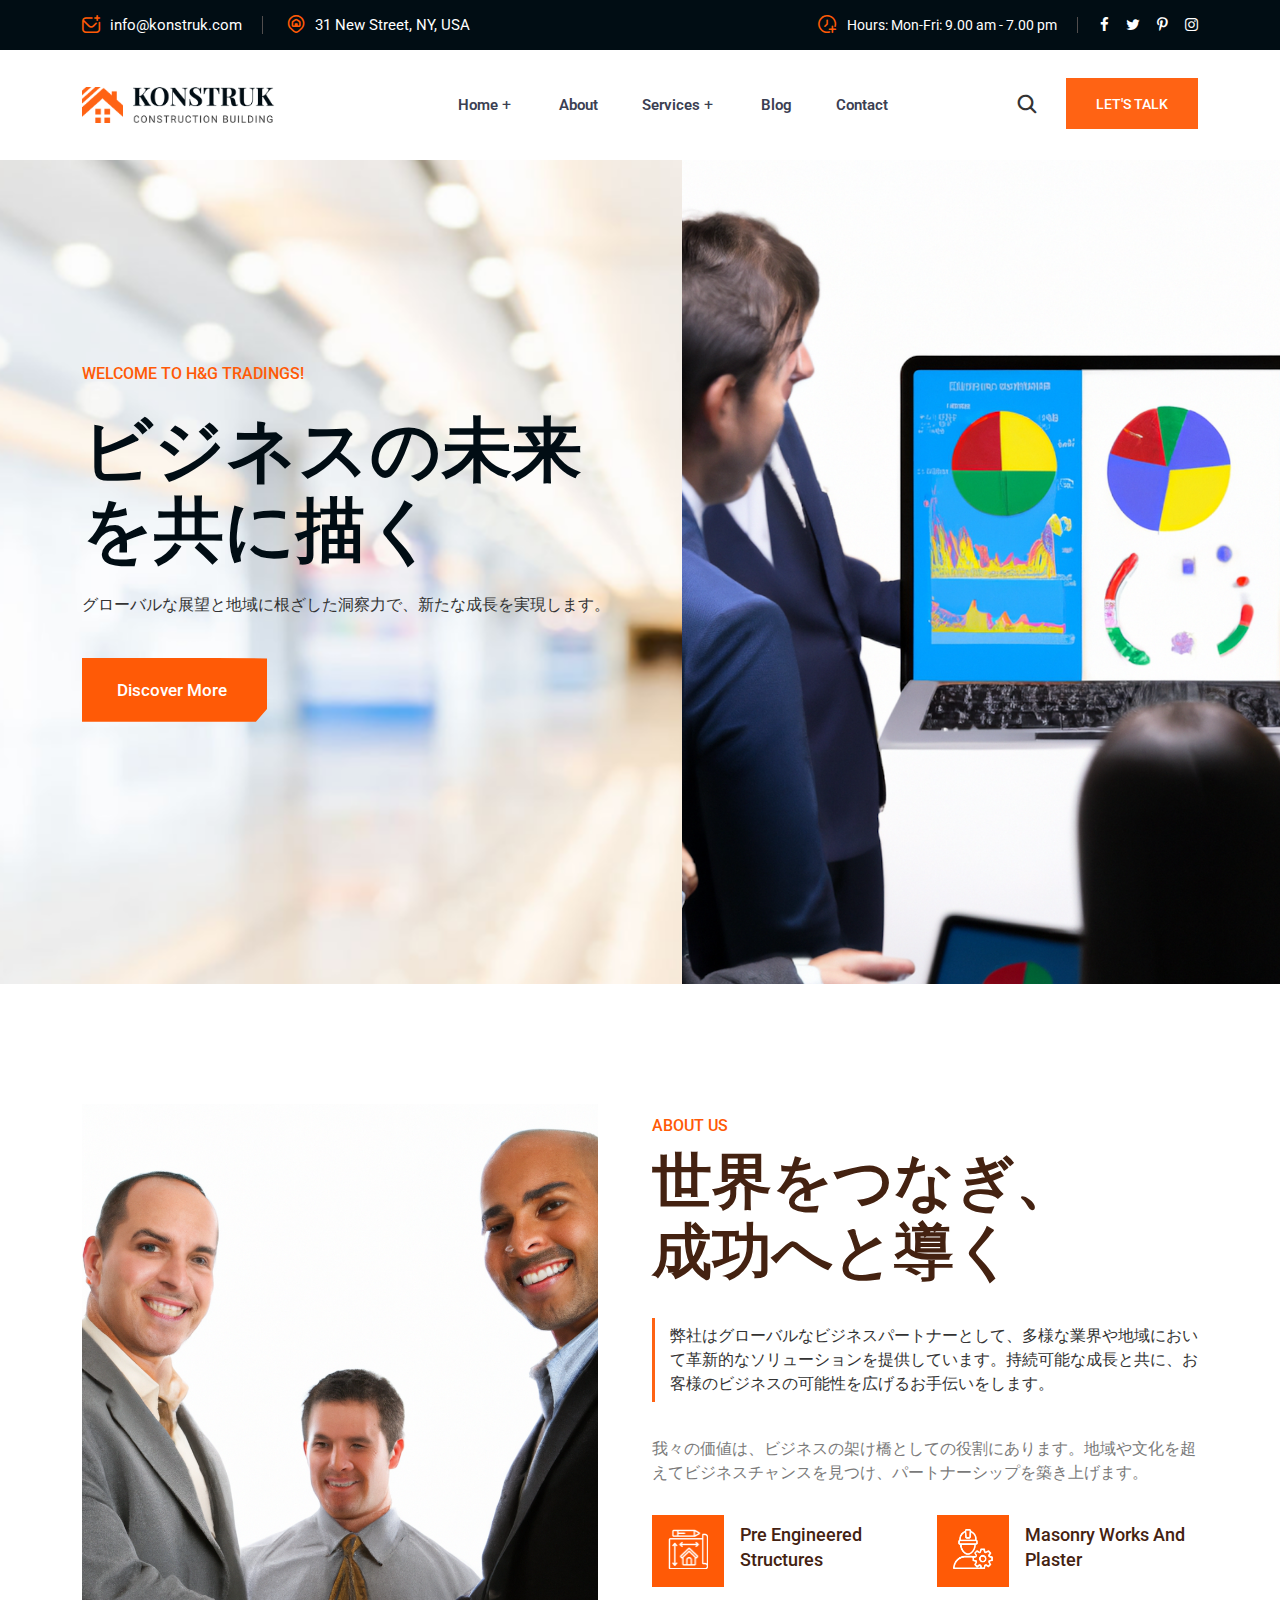
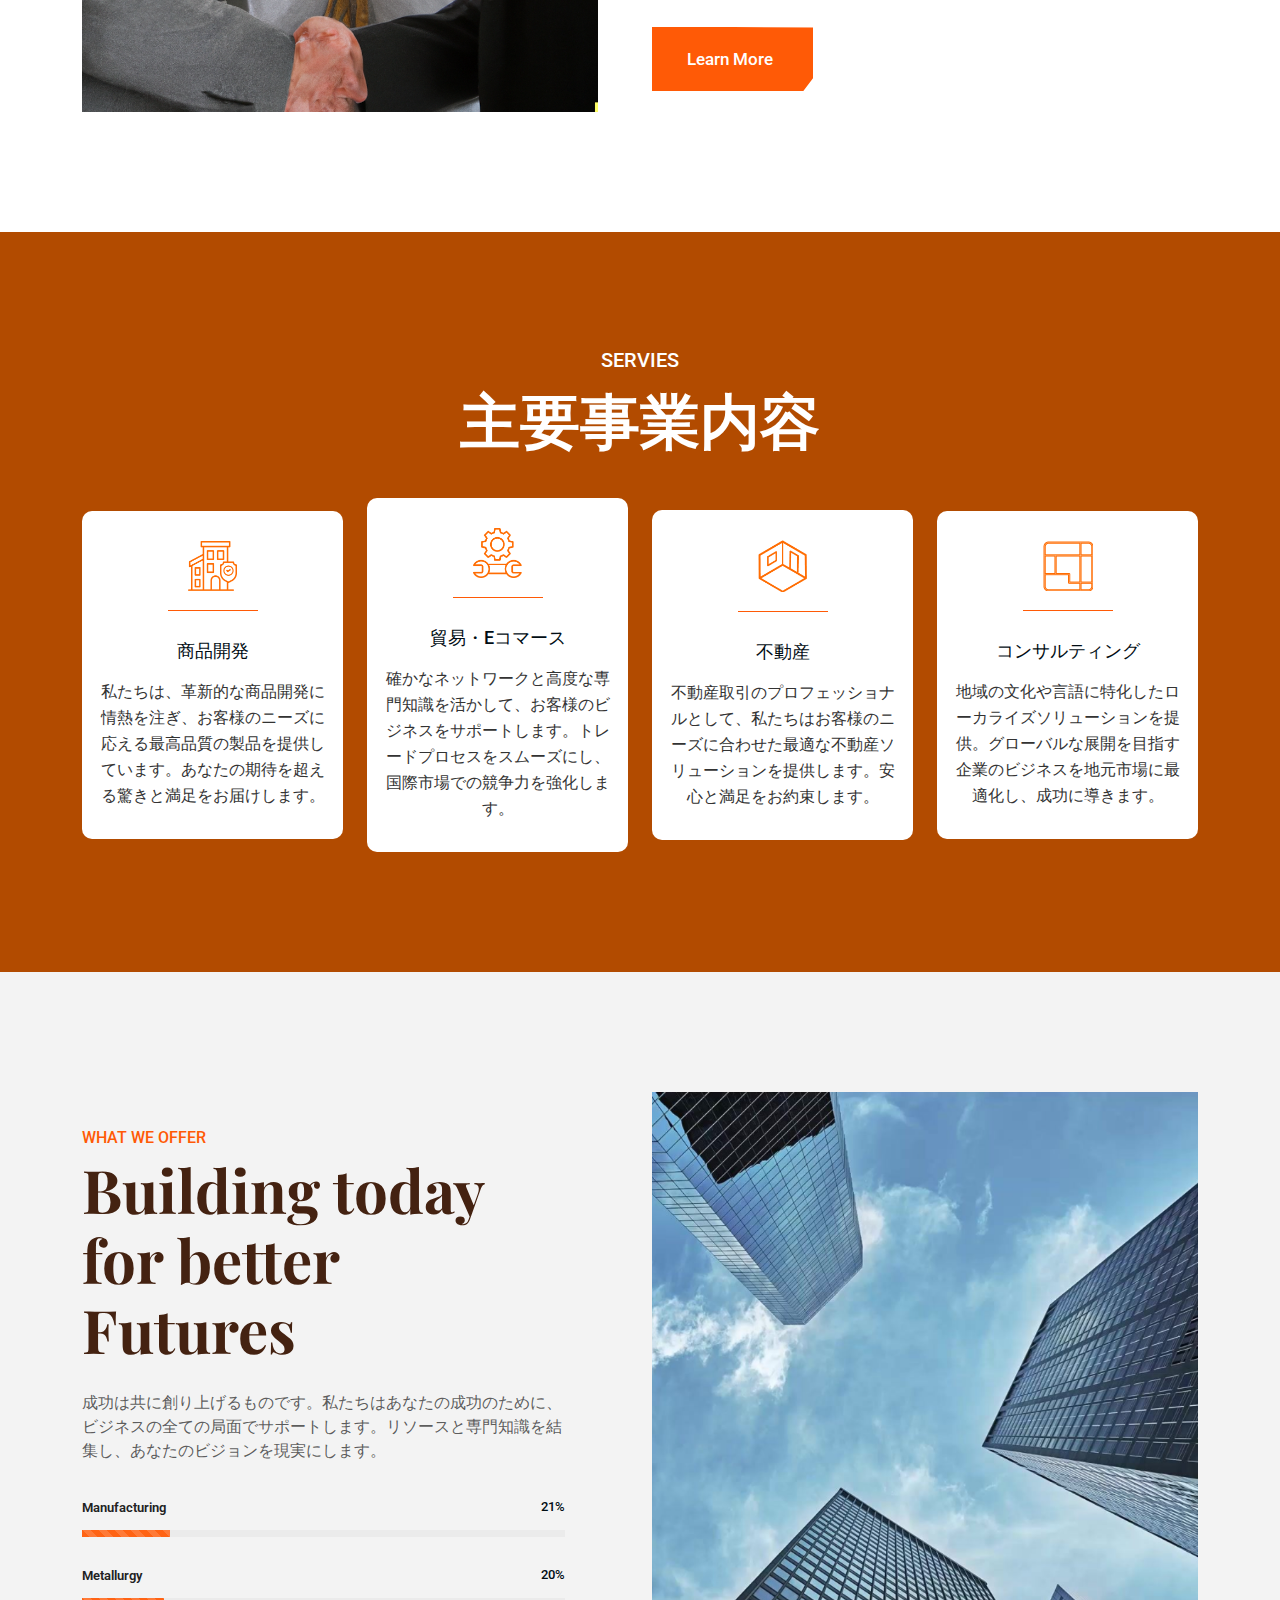
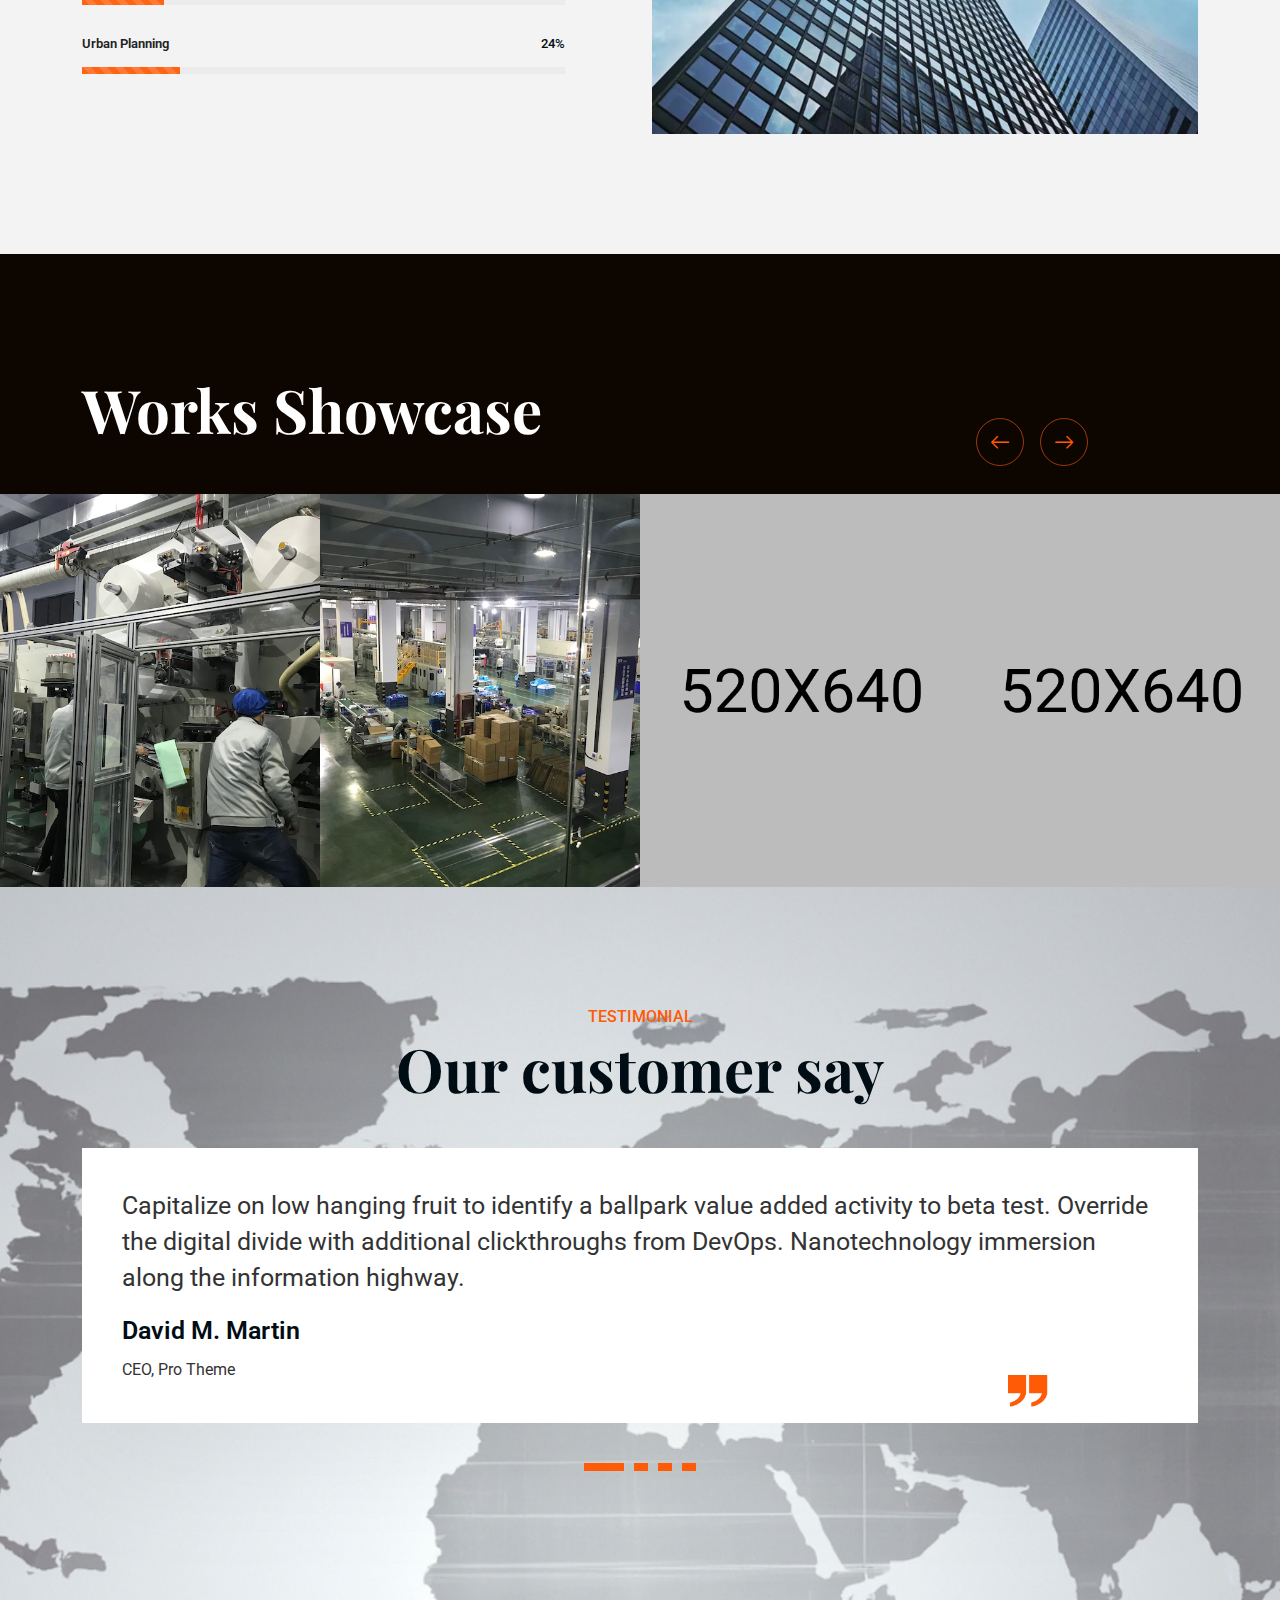
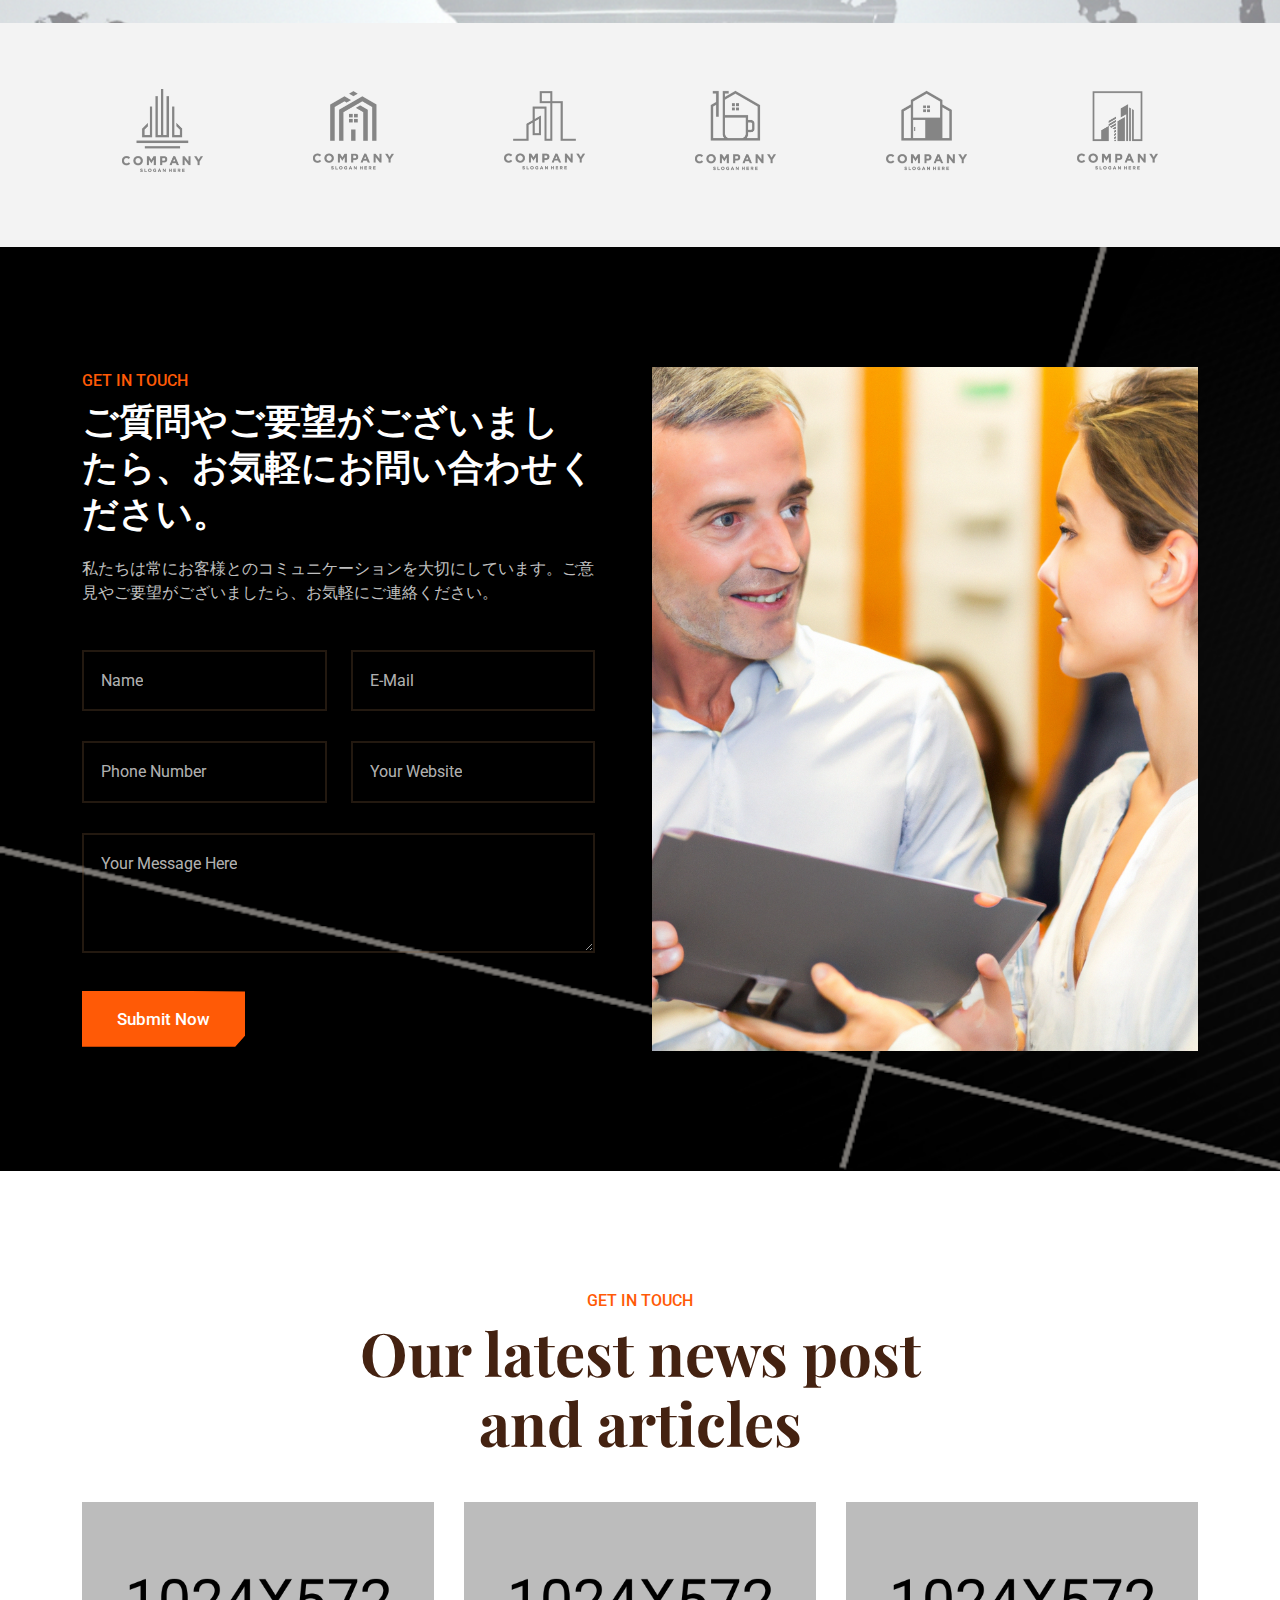
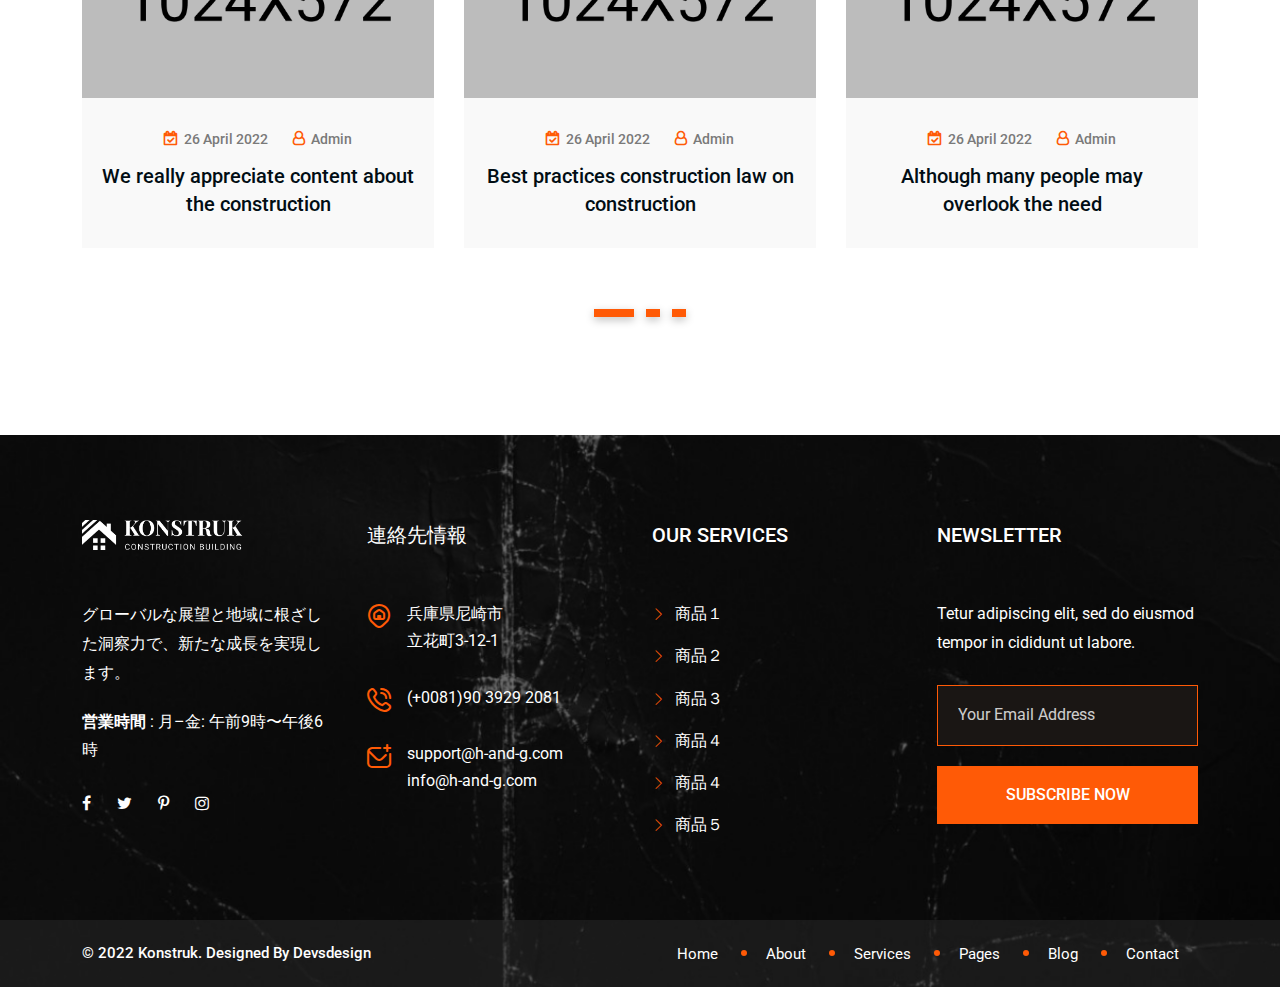
==== index.html @ 62e55e3c "initial commit" ====
<!DOCTYPE html>
<html lang="zxx"> 
	<head>
		<!-- meta tag -->
		<meta charset="utf-8">
		<title> Construction 7 - Konstruk - Construction & Building HTML Template</title>
		<meta name="description" content="">
		<!-- responsive tag -->
		<meta http-equiv="x-ua-compatible" content="ie=edge">
		<meta name="viewport" content="width=device-width, initial-scale=1">
		<!-- favicon -->
		<link rel="apple-touch-icon" href="apple-touch-icon.png">
		<link rel="shortcut icon" type="image/x-icon" href="assets/images/fav.png">
		<!-- Bootstrap v4.4.1 css -->
		<link rel="stylesheet" type="text/css" href="assets/css/bootstrap.min.css">
		<!-- font-awesome css -->
		<link rel="stylesheet" type="text/css" href="assets/css/font-awesome.min.css">
		<!-- Uicons Regular Rounded css -->
		<link rel="stylesheet" type="text/css" href="assets/css/uicons-regular-rounded.css">
		<!-- flaticon css -->
		<link rel="stylesheet" type="text/css" href="assets/fonts/flaticon.css">
		<!-- animate css -->
		<link rel="stylesheet" type="text/css" href="assets/css/animate.css">
		<!-- slick css -->
		<link rel="stylesheet" type="text/css" href="assets/css/slick.css">
		<!-- owl.carousel css -->
		<link rel="stylesheet" type="text/css" href="assets/css/owl.carousel.css">
		<!-- off canvas css -->
		<link rel="stylesheet" type="text/css" href="assets/css/off-canvas.css">
		<!-- magnific popup css -->
		<link rel="stylesheet" type="text/css" href="assets/css/magnific-popup.css">
		<!-- Main Menu css -->
		<link rel="stylesheet" href="assets/css/rsmenu-main.css">
		<!-- spacing css -->
		<link rel="stylesheet" type="text/css" href="assets/css/rs-spacing.css">
		<!-- style css -->
		<link rel="stylesheet" type="text/css" href="style.css"> <!-- This stylesheet dynamically changed from style.less -->
		<!-- responsive css -->
		<link rel="stylesheet" type="text/css" href="assets/css/responsive.css">
		
	</head>
	<body class="home-orange-color3">
		
		<div class="offwrap"></div>

		<!--Preloader start here-->
	   	<div id="pre-load">
            <div id="loader" class="loader">
                <div class="loader-container">
                    <div class="loader-icon"><img src="assets/images/fav.png" alt="Konstruk - Construction & Building Html Template "></div>
                </div>
            </div>              
        </div>
		<!--Preloader area end here-->
			
		<!-- Main content Start -->
		<div class="main-content">

			<!--Full width header Start-->
			<div class="full-width-header">
				<!--Header Start-->
				<header id="rs-header" class="rs-header header-style2 header-orange-modify2">
					<!-- Toolbar Area Start -->
					<div class="toolbar-area topbar-style1 topber-modify6 hidden-md">
						<div class="container">
							<div class="row rs-vertical-middle">
							   <div class="col-lg-7">
									<div class="toolbar-contact">
										<ul class="rs-contact-info">                   
											<li>
					                            <i class="fi fi-rr-envelope-plus"></i>                  
					                            <a href="mailto:info@konstruk.com">info@konstruk.com</a>               
					                        </li>
                                            <li>
                                              	<i class="fi-rr-map-marker-home"></i>                                      
                                                31 New Street, NY, USA             
                                            </li>
										</ul>
									</div>
								</div>
								<div class="col-lg-5">
									<div class="toolbar-sl-share">
										<ul class="clearfix">
											<li class="opening"> <em><i class="fi fi-rr-time-add"></i> Hours: Mon-Fri: 9.00 am - 7.00 pm</em> </li>
											<li><a href="#"><i class="fa fa-facebook"></i></a></li>
											<li><a href="#"><i class="fa fa-twitter"></i></a></li>
											<li><a href="#"><i class="fa fa-pinterest-p"></i></a></li>
											<li><a href="#"><i class="fa fa-instagram"></i></a></li>
										</ul>
									</div>
								</div>
							</div>
						</div>
					</div>
					<!-- Toolbar Area End -->
					
					<!-- Menu Start -->
					<div class="menu-area menu-sticky">
						<div class="container">
							<div class="row-table">
								<div class="col-cell header-logo">                                  
								    <div class="logo-area">
								        <a href="index.html">
								            <img class="normal-logo" src="assets/images/logo-orange2.png" alt="logo">  
								            <img class="sticky-logo" src="assets/images/logo-orange2.png" alt="logo">
								        </a>
								    </div>
								</div>
								<div class="col-cell">
									<div class="rs-menu-area">
										<div class="main-menu">
											<nav class="rs-menu hidden-md">
												<ul class="nav-menu">
													<li class="menu-item-has-children">
														<a href="index.html">Home</a>
														<ul class="sub-menu">
															<li><a href="#">Japanese</a></li>
															<li><a href="#">Chinese</a></li>
														</ul>
													</li>
													<li>
														<a href="about.html">About</a>
													</li>
													<li class="menu-item-has-children">
														<a href="services.html">Services</a>
														<ul class="sub-menu">
															
															<li class="last-item menu-item-has-children">
															    <a href="#">商品開発</a>
															    <ul class="sub-menu">
															        <li><a href="nursing.html">介護用品</a></li>
															        <li><a href="property-maintenance.html">ペット用品</a></li>
															        <li><a href="preconstruction.html">ガーデニング用品</a></li>
															    </ul>
															</li>

															<li><a href="services-style1.html">貿易・Eコマース</a></li>
															<li><a href="services-style2.html">不動産</a></li>
														</ul>
													</li>
													
													<li>
														<a href="blog.html">Blog</a>
													</li>
													<li>
														<a href="contact.html">Contact</a>
													</li>
												</ul> <!-- //.nav-menu -->
											</nav>
										</div> <!-- //.main-menu -->
									</div>
								</div>
								<div class="col-cell">
									<div class="expand-btn-inner">
										<ul>
											<li class="search-parent">
											    <a class="hidden-xs rs-search" href="#">
											        <i class="fi fi-rr-search"></i>
											    </a>
											    <div class="sticky_form">
											        <form role="search" class="bs-search search-form" method="get">
											            <div class="search-wrap">
											                 <label class="screen-reader-text active">
											                     Search for:     </label>
											                 <input type="search" placeholder="Searching..." name="s" class="search-input" value="">
											                 <button type="submit" value="Search"><i class="fi fi-rr-search"></i></button>
											             </div>
											         </form>
											     </div>
											</li>
                                            <li class="btn-quote"><a class="quote-button" href="#">Let's Talk</a></li>
											<li class="humburger">
											    <a id="nav-expander" class="nav-expander bar" href="#">
											        <div class="bar">
											            <span class="dot1"></span>
											            <span class="dot2"></span>
											            <span class="dot3"></span>
											            <span class="dot4"></span>
											            <span class="dot5"></span>
											            <span class="dot6"></span>
											            <span class="dot7"></span>
											            <span class="dot8"></span>
											            <span class="dot9"></span>
											        </div>
											    </a>
											</li>
										</ul>
									</div>
								</div>
							</div>
						</div>
					</div>
					<!-- Menu End -->

					<!-- Canvas Mobile Menu start -->
					<nav class="right_menu_togle mobile-navbar-menu" id="mobile-navbar-menu">
					    <div class="close-btn">
					        <a id="nav-close2" class="nav-close">
					            <div class="line">
					                <span class="line1"></span>
					                <span class="line2"></span>
					            </div>
					        </a>
					    </div>
					    <ul class="nav-menu">
					    	<li class="menu-item-has-children current-menu-item">
					    		<a href="index.html">Home</a>
					    		<ul class="sub-menu">
					    			<li><a href="#">Multipages</a></li>
					    			<li><a href="#">Onepages</a></li>
					    		</ul>
					    	</li>
					    	<li>
					    		<a href="about.html">About</a>
					    	</li>
					    	<li class="menu-item-has-children">
					    		<a href="services.html">Services</a>
					    		<ul class="sub-menu">
					    			<li><a href="services-style1.html">Services Style 1</a></li>
					    			<li><a href="services-style2.html">Services Style 2</a></li>
					    			<li class="last-item menu-item-has-children">
					    			    <a href="#">Service Single</a>
					    			    <ul class="sub-menu">
					    			        <li><a href="general-construction.html">General Construction</a></li>
					    			        <li><a href="property-maintenance.html">Property Maintenance</a></li>
					    			        <li><a href="preconstruction.html">Preconstruction</a></li>
					    			        <li><a href="virtual-design-build.html">Virtual Design & Build</a></li>
					    			        <li><a href="project-managment.html">Project Managment</a></li>
					    			        <li><a href="design-build.html">Design Build</a></li>
					    			    </ul>
					    			</li>
					    		</ul>
					    	</li>
					    	<li>
					    		<a href="blog.html">Blog</a>
					    	</li>
					    	<li>
					    		<a href="contact.html">Contact</a>
					    	</li>
					    </ul> 
					    <!-- //.nav-menu -->
					   
					    <!-- //.nav-menu -->
					    <div class="canvas-contact">
					          <div class="address-area">
					              <div class="address-list">
					                  <div class="info-icon">
					                      <i class="fi fi-rr-map-marker-home"></i>
					                  </div>
					                  <div class="info-content">
					                      <h4 class="title">Contact</h4>
					                      <em>31 New Street, NY, USA</em>
					                  </div>
					              </div>
					              <div class="address-list">
					                  <div class="info-icon">
					                      <i class="fi fi-rr-envelope-plus"></i>
					                  </div>
					                  <div class="info-content">
					                      <h4 class="title">Email</h4>
					                      <em><a href="mailto:info@konstruk.com">Info@konstruk.com</a></em>
					                  </div>
					              </div>
					              <div class="address-list">
					                  <div class="info-icon">
					                      <i class="fi fi-rr-phone-call"></i>
					                  </div>
					                  <div class="info-content">
					                      <h4 class="title">Free Call</h4>
					                      <em>+019988772</em>
					                  </div>
					              </div>
					          </div>
					    </div>
					</nav>
					<!-- Canvas Menu end -->
				</header>
				<!--Header End-->
			</div>
			<!--Full width header End-->

			<!-- Banner Start -->
			<div class="rs-banner banner-style3">
    			<div class="container">
    				<div class="row">
	    				<div class="col-lg-6">
			    			<div class="content-wrap">
			    				<span class="sub-title wow fadeInDown ">Welcome to H&G Tradings!</span>
			    				<h1 class="title wow fadeInLeft">
			    					ビジネスの未来を共に描く
			    				</h1>
			    				<div class="description wow fadeInLeft2">
			    				    <p>
										グローバルな展望と地域に根ざした洞察力で、新たな成長を実現します。
			    				 	</p>  
			    				</div>
			    				<div class="banner-btn mt-40 wow fadeInUp">
			    					<a class="readon more orange-btn2" href="contact.html">Discover More</a>
			    				</div>
			    			</div>
	    				</div>
	    				<div class="col-lg-6">
	    					<div class="banner-images">
	    						<img src="assets/images/banner/style1/img-14.png" alt="Images">
	    					</div>
	    				</div>
    				</div>
    			</div>
			</div>
			<!-- Banner End -->

			<!-- About Start -->
			<div class="rs-about about-style3 about-modify1 pt-120 pb-120 md-pt-80 md-pb-80">
				<div class="container">
					<div class="row y-middle">
						<div class="col-lg-6 md-mb-50">
							<div class="image-part2">
								<img src="assets/images/about/style5/about-14.png" alt="About">
							</div>
						</div>
						<div class="col-lg-6">
							<div class="sec-title">
								<span class="sub-text sub-text9">About Us</span>
								<h2 class="title title7 pb-30">
									世界をつなぎ、<br>
									成功へと導く
								</h2>
								<p class="desc desc9 desc-small">
									弊社はグローバルなビジネスパートナーとして、多様な業界や地域において革新的なソリューションを提供しています。持続可能な成長と共に、お客様のビジネスの可能性を広げるお手伝いをします。
								</p>
								<p class="desc desc6 pt-30">
									我々の価値は、ビジネスの架け橋としての役割にあります。地域や文化を超えてビジネスチャンスを見つけ、パートナーシップを築き上げます。
								</p>
								<!-- Services Start -->
								<div class="rs-services services-style19 pt-30 pb-40">
									<div class="row">
										<div class="col-lg-6 md-mb-30">
											<div class="services-item">
												<div class="services-icon">
													<img src="assets/images/about/style5/ser1.png" alt="Images">
												</div>
												<div class="services-text">
													<h4 class="title">Pre Engineered Structures</h4>
												</div>
											</div>
										</div>
										<div class="col-lg-6">
											<div class="services-item">
												<div class="services-icon">
													<img src="assets/images/about/style5/ser2.png" alt="Images">
												</div>
												<div class="services-text">
													<h4 class="title">Masonry Works And Plaster</h4>
												</div>
											</div>
										</div>
									</div>
								</div>
								<!-- Services End -->
								<div class="btn-part">
									<a class="readon more orange-btn2" href="contact.html">Learn More</a>
								</div>
							</div>
						</div>
					</div>
				</div>
			</div>
			<!-- About End -->

			<!-- Services Start -->
			<div id="rs-services" class="rs-services services-style18 services-modify1 gray-bg11 pt-115 pb-120 md-pt-75 md-pb-80">
				<div class="container">
					<div class="sec-title text-center mb-45">
						<span class="sub-text sub-text12">Servies</span>
						<h2 class="title title5 white-color">
			    			主要事業内容
			    		</h2>
					</div>
					<div class="row y-middle">
						<div class="col-xl-3 col-md-6 xl-mb-30">
							<div class="services-item">
								<div class="services-icon">
									<img src="assets/images/services/style16/orange-icons/ser-icon1.png" alt="Images">
								</div>
								<div class="services-text">
									<h3 class="title">商品開発</h3>
									<p class="services-txt">私たちは、革新的な商品開発に情熱を注ぎ、お客様のニーズに応える最高品質の製品を提供しています。あなたの期待を超える驚きと満足をお届けします。</p>
								</div>
							</div>
						</div>
						<div class="col-xl-3 col-md-6 xl-mb-30">
							<div class="services-item">
								<div class="services-icon">
									<img src="assets/images/services/style16/orange-icons/ser-icon2.png" alt="Images">
								</div>
								<div class="services-text">
									<h3 class="title">貿易・Eコマース</h3>
									<p class="services-txt">確かなネットワークと高度な専門知識を活かして、お客様のビジネスをサポートします。トレードプロセスをスムーズにし、国際市場での競争力を強化します。</p>
								</div>
							</div>
						</div>
						<div class="col-xl-3 col-md-6 sm-mb-30">
							<div class="services-item">
								<div class="services-icon">
									<img src="assets/images/services/style16/orange-icons/ser-icon3.png" alt="Images">
								</div>
								<div class="services-text">
									<h3 class="title">不動産</h3>
									<p class="services-txt">不動産取引のプロフェッショナルとして、私たちはお客様のニーズに合わせた最適な不動産ソリューションを提供します。安心と満足をお約束します。</p>
								</div>
							</div>
						</div>
						<div class="col-xl-3 col-md-6">
							<div class="services-item">
								<div class="services-icon">
									<img src="assets/images/services/style16/orange-icons/ser-icon4.png" alt="Images">
								</div>
								<div class="services-text">
									<h3 class="title">コンサルティング</h3>
									<p class="services-txt">地域の文化や言語に特化したローカライズソリューションを提供。グローバルな展開を目指す企業のビジネスを地元市場に最適化し、成功に導きます。</p>
								</div>
							</div>
						</div>
					</div>
				</div>
			</div>
			<!-- Services End -->

			<!-- Skillbar Start -->
			<div class="rs-skillbar skillbar-style1 skillbar-modify1 orange-skillbar gray-bg7 pt-120 pb-120 md-pt-80 md-pb-60">
				<div class="container">
					<div class="row y-middle">
						<div class="col-lg-6 pr-75 md-pr-15 md-mb-50">
							<div class="sec-title">
								<span class="sub-text sub-text9">WHAT WE OFFER</span>
								<h2 class="title title7 pb-27">
									Building today for better Futures
								</h2>
								<p class="desc desc10">
									成功は共に創り上げるものです。私たちはあなたの成功のために、ビジネスの全ての局面でサポートします。リソースと専門知識を結集し、あなたのビジョンを現実にします。
								</p>
	                	        <!-- Skillbar Section Start -->
		        				<div class="cl-skill-bar pt-30">
		        				    <!-- Start Skill Bar -->
		        				    <span class="skillbar-title">Manufacturing</span>
		        				    <div class="skillbar" data-percent="85">
		        				        <p class="skillbar-bar"></p>
		        				        <span class="skill-bar-percent">85%</span> 
		        				    </div> 
		        				    <!-- Start Skill Bar -->
		        				    <span class="skillbar-title">Metallurgy</span>
		        				    <div class="skillbar" data-percent="80">
		        				        <p class="skillbar-bar"></p>
		        				        <span class="skill-bar-percent">80%</span> 
		        				    </div> 
		        				    <!-- Start Skill Bar -->
		        				    <span class="skillbar-title">Urban Planning</span>
		        				    <div class="skillbar" data-percent="95">
		        				        <p class="skillbar-bar"></p>
		        				        <span class="skill-bar-percent">95%</span> 
		        				    </div> 
		        				</div>
	                	        <!-- Skillbar Section End -->
							</div>
						</div>
						<div class="col-lg-6">
							<div class="skill-imag">
								<img src="assets/images/skillbar/skill-4.png" alt="About">
							</div>
						</div>
					</div>
				</div>
			</div>
			<!-- Skillbar End -->

			<!-- Project Section Start -->
			<div class="rs-project project-style4 orange-modify3 project-orange2 blue-bg5 pt-120 md-pt-80">
			    <div class="container">
			    	<div class="sec-title mb-50 md-mb-35">
			    		<h2 class="title title5 white-color">
			    			Works Showcase
			    		</h2>
			    	</div>
			    </div>
			    <div class="slider project-slide-1">
			    	<div class="project-item">
			    	    <div class="project-img">
			    	        <img src="assets/images/project/style7/pro-1.jpg" alt="images">
			    	    </div>
			    	    <div class="project-content"> 
			    	        <div class="project-inner">
			    	        	<h3 class="title"><a href="projects-single.html">Construction Challenges</a></h3>
			    	        	<span class="category"><a href="projects-single.html">Construction</a></span>
			    	        </div>
			    	    </div>
			    	</div>
			    	<div class="project-item">
			    	    <div class="project-img">
			    	        <img src="assets/images/project/style7/pro-2.jpg" alt="images">
			    	    </div>
			    	    <div class="project-content"> 
			    	        <div class="project-inner">
			    	        	<h3 class="title"><a href="projects-single.html">Construction Plans</a></h3>
			    	        	<span class="category"><a href="projects-single.html">Construction</a></span>
			    	        </div>
			    	    </div>
			    	</div>
			    	<div class="project-item">
			    	    <div class="project-img">
			    	        <img src="assets/images/project/style7/pro-3.jpg" alt="images">
			    	    </div>
			    	    <div class="project-content"> 
			    	        <div class="project-inner">
			    	        	<h3 class="title"><a href="projects-single.html">Construction Project</a></h3>
			    	        	<span class="category"><a href="projects-single.html">Construction</a></span>
			    	        </div>
			    	    </div>
			    	</div>
			    	<div class="project-item">
			    	    <div class="project-img">
			    	        <img src="assets/images/project/style7/pro-4.jpg" alt="images">
			    	    </div>
			    	    <div class="project-content"> 
			    	        <div class="project-inner">
			    	        	<h3 class="title"><a href="projects-single.html">Construction Management</a></h3>
			    	        	<span class="category"><a href="projects-single.html">Construction</a></span>
			    	        </div>
			    	    </div>
			    	</div>
			    	<div class="project-item">
			    	    <div class="project-img">
			    	        <img src="assets/images/project/style7/pro-1.jpg" alt="images">
			    	    </div>
			    	    <div class="project-content"> 
			    	        <div class="project-inner">
			    	        	<h3 class="title"><a href="projects-single.html">Construction Challenges</a></h3>
			    	        	<span class="category"><a href="projects-single.html">Construction</a></span>
			    	        </div>
			    	    </div>
			    	</div>
			    </div>
			</div>
			<!-- Project Section End -->

			<!-- Testimonial Section Start -->
			<div class="rs-testimonial testimonial-style9 testimonial-modify6 bg32 pt-120 pb-200 md-pt-80 md-pb-80 sm-pb-60">
			    <div class="container custom7">
	    			<div class="sec-title text-center mb-45">
	    				<span class="sub-text sub-text9">Testimonial</span>
	    				<h2 class="title title5">
	    	    			Our customer say
	    	    		</h2>
	    			</div>
			        <div class="slider testi-slide-2">
			        	<div class="testi-wrap">
			        		<div class="testi-item">
			        		    <div class="item-content">
			        		    	<img class="quote" src="assets/images/testimonial/style1/quote10.png" alt="">           
			        		        <div class="desc">Capitalize on low hanging fruit to identify a ballpark value added activity to beta test. Override the digital divide with additional clickthroughs from DevOps. Nanotechnology immersion along the information highway.</div>
			        		    </div>
			        		    <div class="testi-content">
			        		        <div class="testi-information">
			        		           	<div class="testi-name">David M. Martin</div>
			        		           	<span class="designation">CEO, Pro Theme</span>
			        		        </div>
			        		    </div>
			        		</div>
			        	</div>
			        	<div class="testi-wrap">
			        		<div class="testi-item">
			        		    <div class="item-content">
			        		    	<img class="quote" src="assets/images/testimonial/style1/quote10.png" alt="">           
			        		        <div class="desc">Capitalize on low hanging fruit to identify a ballpark value added activity to beta test. Override the digital divide with additional clickthroughs from DevOps. Nanotechnology immersion along the information highway.</div>
			        		    </div>
			        		    <div class="testi-content">
			        		        <div class="testi-information">
			        		           	<div class="testi-name">Mike Hotten</div>
			        		           	<span class="designation">CEO, Brick Consulting</span>
			        		        </div>
			        		    </div>
			        		</div>
			        	</div>
			        	<div class="testi-wrap">
			        		<div class="testi-item">
			        		    <div class="item-content">
			        		    	<img class="quote" src="assets/images/testimonial/style1/quote10.png" alt="">           
			        		        <div class="desc">Capitalize on low hanging fruit to identify a ballpark value added activity to beta test. Override the digital divide with additional clickthroughs from DevOps. Nanotechnology immersion along the information highway.</div>
			        		    </div>
			        		    <div class="testi-content">
			        		        <div class="testi-information">
			        		           	<div class="testi-name">Jen Johnson</div>
			        		           	<span class="designation">Manager</span>
			        		        </div>
			        		    </div>
			        		</div>
			        	</div>
			        	<div class="testi-wrap">
			        		<div class="testi-item">
			        		    <div class="item-content">
			        		    	<img class="quote" src="assets/images/testimonial/style1/quote10.png" alt="">           
			        		        <div class="desc">Capitalize on low hanging fruit to identify a ballpark value added activity to beta test. Override the digital divide with additional clickthroughs from DevOps. Nanotechnology immersion along the information highway.</div>
			        		    </div>
			        		    <div class="testi-content">
			        		        <div class="testi-information">
			        		           	<div class="testi-name">Lisa Duncan</div>
			        		           	<span class="designation">CEO, Keen IT Solution</span>
			        		        </div>
			        		    </div>
			        		</div>
			        	</div>
			        </div>
			        <div class="testi-shapes">
			        	<div class="testi-animate one">
			        		<img src="assets/images/testimonial/style2/left-man.png" alt="images">
			        	</div>
			        	<div class="testi-animate two">
			        		<img src="assets/images/testimonial/style2/right-man.png" alt="images">
			        	</div>
			        </div>
			    </div>
			</div>
			<!-- Testimonial Section End -->

			<!-- Partner Start -->
			<div class="rs-partner partner-main-home partner-modify10">
			    <div class="container">               
			        <div class="partner-content-widget">
			        	<div class="rs-carousel owl-carousel" 
			        	    data-loop="true" 
			        	    data-items="6" 
			        	    data-margin="30" 
			        	    data-autoplay="true" 
			        	    data-hoverpause="true" 
			        	    data-autoplay-timeout="5000" 
			        	    data-smart-speed="800" 
			        	    data-dots="false" 
			        	    data-nav="false" 
			        	    data-nav-speed="false" 

			        	    data-md-device="6" 
			        	    data-md-device-nav="false" 
			        	    data-md-device-dots="false" 
			        	    data-center-mode="false"

			        	    data-ipad-device2="4" 
			        	    data-ipad-device-nav2="false" 
			        	    data-ipad-device-dots2="false"

			        	    data-ipad-device="4" 
			        	    data-ipad-device-nav="false" 
			        	    data-ipad-device-dots="false" 

			        	    data-mobile-device="2" 
			        	    data-mobile-device-nav="false" 
			        	    data-mobile-device-dots="false">  
			        	    <div class="logo-img">
			        	        <a href="https://devsdesign.net">
			        	            <img class="hovers-logos rs-grid-img" src="assets/images/partner/style1/1.png" title="" alt="">
			        	            <img class="mains-logos rs-grid-img " src="assets/images/partner/style1/1.png" title="" alt="">
			        	        </a>
			        	    </div>
			        	    <div class="logo-img">
			        	        <a href="https://devsdesign.net">
			        	            <img class="hovers-logos rs-grid-img" src="assets/images/partner/style1/2.png" title="" alt="">
			        	            <img class="mains-logos rs-grid-img " src="assets/images/partner/style1/2.png" title="" alt="">
			        	        </a>
			        	    </div>
			        	    <div class="logo-img">
			        	        <a href="https://devsdesign.net">
			        	            <img class="hovers-logos rs-grid-img" src="assets/images/partner/style1/3.png" title="" alt="">
			        	            <img class="mains-logos rs-grid-img " src="assets/images/partner/style1/3.png" title="" alt="">
			        	        </a>
			        	    </div>
			        	    <div class="logo-img">
			        	        <a href="https://devsdesign.net">
			        	            <img class="hovers-logos rs-grid-img" src="assets/images/partner/style1/4.png" title="" alt="">
			        	            <img class="mains-logos rs-grid-img " src="assets/images/partner/style1/4.png" title="" alt="">
			        	        </a>
			        	    </div>
			        	    <div class="logo-img">
			        	        <a href="https://devsdesign.net">
			        	            <img class="hovers-logos rs-grid-img" src="assets/images/partner/style1/5.png" title="" alt="">
			        	            <img class="mains-logos rs-grid-img " src="assets/images/partner/style1/5.png" title="" alt="">
			        	        </a>
			        	    </div>
			        	    <div class="logo-img">
			        	        <a href="https://devsdesign.net">
			        	            <img class="hovers-logos rs-grid-img" src="assets/images/partner/style1/6.png" title="" alt="">
			        	            <img class="mains-logos rs-grid-img " src="assets/images/partner/style1/6.png" title="" alt="">
			        	        </a>
			        	    </div>
			        	    <div class="logo-img">
			        	        <a href="https://devsdesign.net">
			        	            <img class="hovers-logos rs-grid-img" src="assets/images/partner/style1/7.png" title="" alt="">
			        	            <img class="mains-logos rs-grid-img " src="assets/images/partner/style1/7.png" title="" alt="">
			        	        </a>
			        	    </div>
			        	</div>
			        </div>
			    </div>
			</div>
			<!-- Partner End -->

			<!-- Contact Section Start -->
			<div class="rs-contact contact-style1 contact-modify6 bg33 pt-120 pb-120 md-pt-75 md-pb-75">
				<div class="contact-bg-overlay"></div>
	   	    	<div class="container">
		   	    	<div class="row y-middle">
		   	    		<div class="col-lg-6 md-mb-50">
							<div class="contact-section">
			                    <div class="contact-wrap">
			                    	<div class="sec-title mb-45">
			                    		<span class="sub-text sub-text9">Get In Touch</span>
			                    		<h2 class="title title6 white-color pb-23">
			                    			ご質問やご要望がございましたら、お気軽にお問い合わせください。
			                    		</h2>
			                    		<p class="desc desc7">
			                    			私たちは常にお客様とのコミュニケーションを大切にしています。ご意見やご要望がございましたら、お気軽にご連絡ください。
			                    		</p>
			                    	</div>
			                        <div id="form-messages"></div>
			                        <form id="contact-form" method="post" action="mailer.php">
			                            <fieldset>
			                                <div class="row">
			                                    <div class="col-lg-6 col-md-6 col-sm-6 mb-30">
			                                        <input class="from-control" type="text" id="name" name="name" placeholder="Name" required="">
			                                    </div> 
			                                    <div class="col-lg-6 col-md-6 col-sm-6 mb-30">
			                                        <input class="from-control" type="text" id="email" name="email" placeholder="E-Mail" required="">
			                                    </div>   
			                                    <div class="col-lg-6 col-md-6 col-sm-6 mb-30">
			                                        <input class="from-control" type="text" id="phone" name="phone" placeholder="Phone Number" required="">
			                                    </div>
			                                    <div class="col-lg-6 col-md-6 col-sm-6 mb-30">
			                                        <input class="from-control" type="text" id="website" name="website" placeholder="Your Website" required="">
			                                    </div>
			                                    <div class="col-lg-12 mb-30">
			                                        <textarea class="from-control" id="message" name="message" placeholder="Your Message Here" required=""></textarea>
			                                    </div>
			                                </div>
			                                <div class="btn-part">                                            
			                                    <div class="form-group mb-0">
			                                        <input class="readon more submit submit-orange3" type="submit" value="Submit Now">
			                                    </div>
			                                </div> 
			                            </fieldset>
			                        </form> 
			                    </div>
			                </div>
		   	    		</div>
		   	    		<div class="col-lg-6">
		   	    			<div class="contact-img">
		   	    				<img src="assets/images/contact/contact-12.png" alt="Images">
		   	    			</div>
		   	    		</div>
		   	    	</div>
	   	    	</div>
			</div>
			<!-- Contact Section End -->

			<!-- Blog Section Start -->
			<div id="rs-blog" class="rs-blog blog-main-home blog-modify12 pt-120 pb-110 md-pt-80 md-pb-70">
			    <div class="container">  
	        		<div class="sec-title mb-45 text-center">
	        			<span class="sub-text sub-text9">Get In Touch</span>
						<h2 class="title title7">
							Our latest news post<br>
							and articles
						</h2>
	        		</div>
			        <div class="rs-carousel owl-carousel" data-loop="true" data-items="3" data-margin="30" data-autoplay="true" data-hoverpause="true" data-autoplay-timeout="5000" data-smart-speed="800" data-dots="true" data-nav="false" data-nav-speed="false" data-center-mode="false" data-mobile-device="1" data-mobile-device-nav="false" data-mobile-device-dots="true" data-ipad-device="2" data-ipad-device-nav="false" data-ipad-device-dots="false" data-ipad-device2="2" data-ipad-device-nav2="false" data-ipad-device-dots2="true" data-md-device="3" data-md-device-nav="false" data-md-device-dots="true">
			            <div class="blog-item">
			                <div class="image-wrap">
			                    <a href="blog-single.html"><img src="assets/images/blog/style3/bl-1.jpg" alt=""></a>
			                </div>
			                <div class="blog-content">
			                	<ul class="blog-meta">
			                		<li class="date"><i class="fa fa-calendar-check-o"></i>26 April 2022</li>
	                           		<li class="admin"><i class="fa fa-user-o"></i>Admin</li>
	                           	</ul>
			                    <h3 class="blog-title"><a href="blog-single.html">We really appreciate content about the construction</a></h3>
			                </div>
			            </div>
			            <div class="blog-item">
			                <div class="image-wrap">
			                    <a href="blog-single.html"><img src="assets/images/blog/style3/bl-2.jpg" alt=""></a>
			                </div>
			                <div class="blog-content">
			                	<ul class="blog-meta">
			                		<li class="date"><i class="fa fa-calendar-check-o"></i>26 April 2022</li>
	                           		<li class="admin"><i class="fa fa-user-o"></i>Admin</li>
	                           	</ul>
			                    <h3 class="blog-title"><a href="blog-single.html">Best practices construction law on construction</a></h3>
			                </div>
			            </div>
			            <div class="blog-item">
			                <div class="image-wrap">
			                    <a href="blog-single.html"><img src="assets/images/blog/style3/bl-3.jpg" alt=""></a>
			                </div>
			                <div class="blog-content">
			                	<ul class="blog-meta">
			                		<li class="date"><i class="fa fa-calendar-check-o"></i>26 April 2022</li>
	                           		<li class="admin"><i class="fa fa-user-o"></i>Admin</li>
	                           	</ul>
			                    <h3 class="blog-title"><a href="blog-single.html">Although many people may overlook the need</a></h3>
			                </div>
			            </div>
			            <div class="blog-item">
			                <div class="image-wrap">
			                    <a href="blog-single.html"><img src="assets/images/blog/style3/bl-4.jpg" alt=""></a>
			                </div>
			                <div class="blog-content">
			                	<ul class="blog-meta">
			                		<li class="date"><i class="fa fa-calendar-check-o"></i>26 April 2022</li>
	                           		<li class="admin"><i class="fa fa-user-o"></i>Admin</li>
	                           	</ul>
			                    <h3 class="blog-title"><a href="blog-single.html">Construction executive holds a very special place</a></h3>
			                </div>
			            </div>
			            <div class="blog-item">
			                <div class="image-wrap">
			                    <a href="blog-single.html"><img src="assets/images/blog/style3/bl-5.jpg" alt=""></a>
			                </div>
			                <div class="blog-content">
			                	<ul class="blog-meta">
			                		<li class="date"><i class="fa fa-calendar-check-o"></i>26 April 2022</li>
	                           		<li class="admin"><i class="fa fa-user-o"></i>Admin</li>
	                           	</ul>
			                    <h3 class="blog-title"><a href="blog-single.html">This is another massive sites with a ton of information</a></h3>
			                </div>
			            </div>
			            <div class="blog-item">
			                <div class="image-wrap">
			                    <a href="blog-single.html"><img src="assets/images/blog/style3/bl-6.jpg" alt=""></a>
			                </div>
			                <div class="blog-content">
			                	<ul class="blog-meta">
			                		<li class="date"><i class="fa fa-calendar-check-o"></i>26 April 2022</li>
	                           		<li class="admin"><i class="fa fa-user-o"></i>Admin</li>
	                           	</ul>
			                    <h3 class="blog-title"><a href="blog-single.html">The construction business the owner site is jam-packed</a></h3>
			                </div>
			            </div>
    		            <div class="blog-item">
    		                <div class="image-wrap">
    		                    <a href="blog-single.html"><img src="assets/images/blog/style3/bl-1.jpg" alt=""></a>
    		                </div>
    		                <div class="blog-content">
    		                	<ul class="blog-meta">
    		                		<li class="date"><i class="fa fa-calendar-check-o"></i>26 April 2022</li>
                               		<li class="admin"><i class="fa fa-user-o"></i>Admin</li>
                               	</ul>
    		                    <h3 class="blog-title"><a href="blog-single.html">We really appreciate content about the construction</a></h3>
    		                </div>
    		            </div>
    		            <div class="blog-item">
    		                <div class="image-wrap">
    		                    <a href="blog-single.html"><img src="assets/images/blog/style3/bl-2.jpg" alt=""></a>
    		                </div>
    		                <div class="blog-content">
    		                	<ul class="blog-meta">
    		                		<li class="date"><i class="fa fa-calendar-check-o"></i>26 April 2022</li>
                               		<li class="admin"><i class="fa fa-user-o"></i>Admin</li>
                               	</ul>
    		                    <h3 class="blog-title"><a href="blog-single.html">Best practices construction law on construction</a></h3>
    		                </div>
    		            </div>
			        </div>
			    </div>
			</div>
			<!-- Blog Section End -->
		</div> 
		<!-- Main content End -->
	 
		<!-- Footer Start -->
		<footer id="rs-footer" class="rs-footer footer-main-home footer-style11">
			<div class="footer-top">
				<div class="container">
					<div class="row">
						<div class="col-lg-3 pr-20 md-pr-15 md-mb-20">
							<div class="footer-logo mb-51 md-mb-30">
								<a href="index.html"><img src="assets/images/logo-white2.png" alt=""></a>
							</div>
							<div class="textwidget">
								<p class="pb-20">グローバルな展望と地域に根ざした洞察力で、新たな成長を実現します。</p>
								<p class="pb-25"><strong>営業時間</strong> : 月–金: 午前9時〜午後6時</p>
							</div>
							<ul class="footer-social md-mb-30">  
                                <li><a href="#"><i class="fa fa-facebook"></i></a></li>                     
                                <li><a href="#"><i class="fa fa-twitter"></i></a></li>                     
                                <li><a href="#"><i class="fa fa-pinterest-p"></i></a></li>                     
                                <li><a href="#"><i class="fa fa-instagram"></i></a></li>                     
                          	</ul>
						</div>
						<div class="col-lg-3 md-mb-10">
							<h3 class="footer-title">連絡先情報</h3>
							<ul class="address-widget">
                                <li>
                                    <i class="fi fi-rr-map-marker-home"></i>
                                    <div class="desc">
                                    	兵庫県尼崎市<br>
                                    	立花町3-12-1
									</div>
                                </li>
                                <li>
                                    <i class="fi fi-rr-phone-call"></i>
                                    <div class="desc">
                                       
                                       <a href="tel:(+880)15569569366">(+0081)90 3929 2081</a>
                                    </div>
                                </li>
                                <li>
                                    <i class="fi fi-rr-envelope-plus"></i>
                                    <div class="desc">
                                        <a href="mailto:support@devsdesign.com">support@h-and-g.com</a><br>
                                        <a href="mailto:infoname@gmail.com">info@h-and-g.com</a>
                                    </div>
                                </li>
                            </ul>
						</div>
						<div class="col-lg-3 md-mb-10">
							<h3 class="footer-title">Our Services</h3>
							<ul class="site-map">
                                <li><a href="general-construction.html">商品１</a></li>
                                <li><a href="property-maintenance.html">商品２</a></li>
                                <li><a href="project-managment.html">商品３</a></li>
                                <li><a href="virtual-design-build.html">商品４</a></li>
                                <li><a href="preconstruction.html">商品４</a></li>
                                <li><a href="design-build.html">商品５</a></li>
                            </ul>
						</div>
						<div class="col-lg-3">
							<h3 class="footer-title">Newsletter</h3>
							<p class="widget-desc">Tetur adipiscing elit, sed do eiusmod tempor in cididunt ut labore.</p>
							<p>
                                <input type="email" name="email" placeholder="Your Email Address" required="">
                                <input type="submit" value="Subscribe Now">
                            </p>
						</div>
					</div>
				</div>
			</div>
			<div class="footer-bottom">
                <div class="container">                    
                    <div class="row y-middle">
                        <div class="col-lg-6 md-mb-10 text-lg-end text-center order-last">
                            <ul class="copy-right-menu">
                                <li><a href="index.html">Home</a></li>
                                <li><a href="about.html">About</a></li>
                                <li><a href="services.html">Services</a></li>
                                <li><a href="#">Pages</a></li>
                                <li><a href="blog.html">Blog</a></li>
                                <li><a href="contact.html">Contact</a></li>
                            </ul>
                        </div>
                        <div class="col-lg-6">
                            <div class="copyright text-lg-start text-center">
                                <p>© 2022 Konstruk.  Designed By <a href="https://devsdesign.net" target="blank">Devsdesign</a></p>
                            </div>
                        </div>
                    </div>
                </div>
            </div>
		</footer>
		<!-- Footer End -->

		<!-- start scrollUp  -->
		<div id="scrollUp" class="orange-color2">
			<i class="fa fa-angle-up"></i>
		</div>
		<!-- End scrollUp  -->

		<!-- Search Modal Start -->
		<div aria-hidden="true" class="modal fade search-modal" role="dialog" tabindex="-1">
		    <div class="modal-dialog modal-dialog-centered">
		        <div class="modal-content">
		            <div class="search-block clearfix">
		                <form>
		                    <div class="form-group">
		                        <input class="form-control" placeholder="Search Here..." type="text">
		                    </div>
		                </form>
		            </div>
		        </div>
		    </div>
		</div>
		<!-- Search Modal End -->

		<!-- modernizr js -->
		<script src="assets/js/modernizr-2.8.3.min.js"></script>
		<!-- jquery latest version -->
		<script src="assets/js/jquery.min.js"></script>
		<!-- Bootstrap v4.4.1 js -->
		<script src="assets/js/bootstrap.min.js"></script>
		<!-- op nav js -->
		<script src="assets/js/jquery.nav.js"></script>
		<!-- owl.carousel js -->
		<script src="assets/js/owl.carousel.min.js"></script>
		<!-- wow js -->
		<script src="assets/js/wow.min.js"></script>
		<!-- Skill bar js -->
		<script src="assets/js/skill.bars.jquery.js"></script>
		<!-- imagesloaded js -->
		<script src="assets/js/imagesloaded.pkgd.min.js"></script>
		<!-- Slick js -->
		<script src="assets/js/slick.min.js"></script>
		<!-- waypoints.min js -->
		<script src="assets/js/waypoints.min.js"></script>
		<!-- magnific popup js -->
		<script src="assets/js/jquery.magnific-popup.min.js"></script>
		<!-- counterup.min js -->
		<script src="assets/js/jquery.counterup.min.js"></script> 
		<!-- contact form js -->
		<script src="assets/js/contact.form.js"></script>
		<!-- main js -->
		<script src="assets/js/main.js"></script>
	</body>
</html>
---- assets/css/uicons-regular-rounded.css ----
@font-face {
font-family: "uicons-regular-rounded";
src: url("../fonts/uicons-regular-rounded.eot#iefix") format("embedded-opentype"),
url("../fonts/uicons-regular-rounded.woff2") format("woff2"),
url("../fonts/uicons-regular-rounded.woff") format("woff");
}

    i[class^="fi-rr-"]:before, i[class*=" fi-rr-"]:before, span[class^="fi-rr-"]:before, span[class*="fi-rr-"]:before {
font-family: uicons-regular-rounded !important;
font-style: normal;
font-weight: normal !important;
font-variant: normal;
text-transform: none;
line-height: 1;
-webkit-font-smoothing: antialiased;
-moz-osx-font-smoothing: grayscale;
}

        .fi-rr-add:before {
    content: "\f101";
    }
        .fi-rr-address-book:before {
    content: "\f102";
    }
        .fi-rr-alarm-clock:before {
    content: "\f103";
    }
        .fi-rr-align-center:before {
    content: "\f104";
    }
        .fi-rr-align-justify:before {
    content: "\f105";
    }
        .fi-rr-align-left:before {
    content: "\f106";
    }
        .fi-rr-align-right:before {
    content: "\f107";
    }
        .fi-rr-ambulance:before {
    content: "\f108";
    }
        .fi-rr-angle-double-left:before {
    content: "\f109";
    }
        .fi-rr-angle-double-right:before {
    content: "\f10a";
    }
        .fi-rr-angle-double-small-left:before {
    content: "\f10b";
    }
        .fi-rr-angle-double-small-right:before {
    content: "\f10c";
    }
        .fi-rr-angle-down:before {
    content: "\f10d";
    }
        .fi-rr-angle-left:before {
    content: "\f10e";
    }
        .fi-rr-angle-right:before {
    content: "\f10f";
    }
        .fi-rr-angle-small-down:before {
    content: "\f110";
    }
        .fi-rr-angle-small-left:before {
    content: "\f111";
    }
        .fi-rr-angle-small-right:before {
    content: "\f112";
    }
        .fi-rr-angle-small-up:before {
    content: "\f113";
    }
        .fi-rr-angle-up:before {
    content: "\f114";
    }
        .fi-rr-apple:before {
    content: "\f115";
    }
        .fi-rr-apps-add:before {
    content: "\f116";
    }
        .fi-rr-apps-delete:before {
    content: "\f117";
    }
        .fi-rr-apps-sort:before {
    content: "\f118";
    }
        .fi-rr-apps:before {
    content: "\f119";
    }
        .fi-rr-archive:before {
    content: "\f11a";
    }
        .fi-rr-arrow-down:before {
    content: "\f11b";
    }
        .fi-rr-arrow-from-bottom:before {
    content: "\f11c";
    }
        .fi-rr-arrow-left:before {
    content: "\f11d";
    }
        .fi-rr-arrow-right:before {
    content: "\f11e";
    }
        .fi-rr-arrow-small-down:before {
    content: "\f11f";
    }
        .fi-rr-arrow-small-left:before {
    content: "\f120";
    }
        .fi-rr-arrow-small-right:before {
    content: "\f121";
    }
        .fi-rr-arrow-small-up:before {
    content: "\f122";
    }
        .fi-rr-arrow-up:before {
    content: "\f123";
    }
        .fi-rr-asterik:before {
    content: "\f124";
    }
        .fi-rr-at:before {
    content: "\f125";
    }
        .fi-rr-backpack:before {
    content: "\f126";
    }
        .fi-rr-badge:before {
    content: "\f127";
    }
        .fi-rr-balloons:before {
    content: "\f128";
    }
        .fi-rr-ban:before {
    content: "\f129";
    }
        .fi-rr-band-aid:before {
    content: "\f12a";
    }
        .fi-rr-bank:before {
    content: "\f12b";
    }
        .fi-rr-barber-shop:before {
    content: "\f12c";
    }
        .fi-rr-baseball:before {
    content: "\f12d";
    }
        .fi-rr-basketball:before {
    content: "\f12e";
    }
        .fi-rr-bed:before {
    content: "\f12f";
    }
        .fi-rr-beer:before {
    content: "\f130";
    }
        .fi-rr-bell-ring:before {
    content: "\f131";
    }
        .fi-rr-bell-school:before {
    content: "\f132";
    }
        .fi-rr-bell:before {
    content: "\f133";
    }
        .fi-rr-bike:before {
    content: "\f134";
    }
        .fi-rr-billiard:before {
    content: "\f135";
    }
        .fi-rr-bold:before {
    content: "\f136";
    }
        .fi-rr-book-alt:before {
    content: "\f137";
    }
        .fi-rr-book:before {
    content: "\f138";
    }
        .fi-rr-bookmark:before {
    content: "\f139";
    }
        .fi-rr-bowling:before {
    content: "\f13a";
    }
        .fi-rr-box-alt:before {
    content: "\f13b";
    }
        .fi-rr-box:before {
    content: "\f13c";
    }
        .fi-rr-bread-slice:before {
    content: "\f13d";
    }
        .fi-rr-briefcase:before {
    content: "\f13e";
    }
        .fi-rr-broom:before {
    content: "\f13f";
    }
        .fi-rr-browser:before {
    content: "\f140";
    }
        .fi-rr-brush:before {
    content: "\f141";
    }
        .fi-rr-bug:before {
    content: "\f142";
    }
        .fi-rr-building:before {
    content: "\f143";
    }
        .fi-rr-bulb:before {
    content: "\f144";
    }
        .fi-rr-butterfly:before {
    content: "\f145";
    }
        .fi-rr-cake-birthday:before {
    content: "\f146";
    }
        .fi-rr-cake-wedding:before {
    content: "\f147";
    }
        .fi-rr-calculator:before {
    content: "\f148";
    }
        .fi-rr-calendar:before {
    content: "\f149";
    }
        .fi-rr-call-history:before {
    content: "\f14a";
    }
        .fi-rr-call-incoming:before {
    content: "\f14b";
    }
        .fi-rr-call-missed:before {
    content: "\f14c";
    }
        .fi-rr-call-outgoing:before {
    content: "\f14d";
    }
        .fi-rr-camera:before {
    content: "\f14e";
    }
        .fi-rr-camping:before {
    content: "\f14f";
    }
        .fi-rr-car:before {
    content: "\f150";
    }
        .fi-rr-caret-down:before {
    content: "\f151";
    }
        .fi-rr-caret-left:before {
    content: "\f152";
    }
        .fi-rr-caret-right:before {
    content: "\f153";
    }
        .fi-rr-caret-up:before {
    content: "\f154";
    }
        .fi-rr-carrot:before {
    content: "\f155";
    }
        .fi-rr-chart-connected:before {
    content: "\f156";
    }
        .fi-rr-chart-histogram:before {
    content: "\f157";
    }
        .fi-rr-chart-network:before {
    content: "\f158";
    }
        .fi-rr-chart-pie-alt:before {
    content: "\f159";
    }
        .fi-rr-chart-pie:before {
    content: "\f15a";
    }
        .fi-rr-chart-pyramid:before {
    content: "\f15b";
    }
        .fi-rr-chart-set-theory:before {
    content: "\f15c";
    }
        .fi-rr-chart-tree:before {
    content: "\f15d";
    }
        .fi-rr-chat-arrow-down:before {
    content: "\f15e";
    }
        .fi-rr-chat-arrow-grow:before {
    content: "\f15f";
    }
        .fi-rr-check:before {
    content: "\f160";
    }
        .fi-rr-checkbox:before {
    content: "\f161";
    }
        .fi-rr-cheese:before {
    content: "\f162";
    }
        .fi-rr-chess-piece:before {
    content: "\f163";
    }
        .fi-rr-child-head:before {
    content: "\f164";
    }
        .fi-rr-circle-small:before {
    content: "\f165";
    }
        .fi-rr-circle:before {
    content: "\f166";
    }
        .fi-rr-clip:before {
    content: "\f167";
    }
        .fi-rr-clock:before {
    content: "\f168";
    }
        .fi-rr-cloud-check:before {
    content: "\f169";
    }
        .fi-rr-cloud-disabled:before {
    content: "\f16a";
    }
        .fi-rr-cloud-download:before {
    content: "\f16b";
    }
        .fi-rr-cloud-share:before {
    content: "\f16c";
    }
        .fi-rr-cloud-upload:before {
    content: "\f16d";
    }
        .fi-rr-cloud:before {
    content: "\f16e";
    }
        .fi-rr-clouds:before {
    content: "\f16f";
    }
        .fi-rr-cocktail:before {
    content: "\f170";
    }
        .fi-rr-coffee:before {
    content: "\f171";
    }
        .fi-rr-comment-alt:before {
    content: "\f172";
    }
        .fi-rr-comment-check:before {
    content: "\f173";
    }
        .fi-rr-comment-heart:before {
    content: "\f174";
    }
        .fi-rr-comment-info:before {
    content: "\f175";
    }
        .fi-rr-comment-user:before {
    content: "\f176";
    }
        .fi-rr-comment:before {
    content: "\f177";
    }
        .fi-rr-comments:before {
    content: "\f178";
    }
        .fi-rr-compress-alt:before {
    content: "\f179";
    }
        .fi-rr-compress:before {
    content: "\f17a";
    }
        .fi-rr-computer:before {
    content: "\f17b";
    }
        .fi-rr-confetti:before {
    content: "\f17c";
    }
        .fi-rr-cookie:before {
    content: "\f17d";
    }
        .fi-rr-copy-alt:before {
    content: "\f17e";
    }
        .fi-rr-copy:before {
    content: "\f17f";
    }
        .fi-rr-copyright:before {
    content: "\f180";
    }
        .fi-rr-cow:before {
    content: "\f181";
    }
        .fi-rr-cream:before {
    content: "\f182";
    }
        .fi-rr-credit-card:before {
    content: "\f183";
    }
        .fi-rr-croissant:before {
    content: "\f184";
    }
        .fi-rr-cross-circle:before {
    content: "\f185";
    }
        .fi-rr-cross-small:before {
    content: "\f186";
    }
        .fi-rr-cross:before {
    content: "\f187";
    }
        .fi-rr-crown:before {
    content: "\f188";
    }
        .fi-rr-cube:before {
    content: "\f189";
    }
        .fi-rr-cupcake:before {
    content: "\f18a";
    }
        .fi-rr-cursor-finger:before {
    content: "\f18b";
    }
        .fi-rr-cursor-plus:before {
    content: "\f18c";
    }
        .fi-rr-cursor-text-alt:before {
    content: "\f18d";
    }
        .fi-rr-cursor-text:before {
    content: "\f18e";
    }
        .fi-rr-cursor:before {
    content: "\f18f";
    }
        .fi-rr-dart:before {
    content: "\f190";
    }
        .fi-rr-dashboard:before {
    content: "\f191";
    }
        .fi-rr-data-transfer:before {
    content: "\f192";
    }
        .fi-rr-database:before {
    content: "\f193";
    }
        .fi-rr-delete:before {
    content: "\f194";
    }
        .fi-rr-diamond:before {
    content: "\f195";
    }
        .fi-rr-dice:before {
    content: "\f196";
    }
        .fi-rr-diploma:before {
    content: "\f197";
    }
        .fi-rr-disco-ball:before {
    content: "\f198";
    }
        .fi-rr-disk:before {
    content: "\f199";
    }
        .fi-rr-doctor:before {
    content: "\f19a";
    }
        .fi-rr-document-signed:before {
    content: "\f19b";
    }
        .fi-rr-document:before {
    content: "\f19c";
    }
        .fi-rr-dollar:before {
    content: "\f19d";
    }
        .fi-rr-download:before {
    content: "\f19e";
    }
        .fi-rr-drink-alt:before {
    content: "\f19f";
    }
        .fi-rr-drumstick:before {
    content: "\f1a0";
    }
        .fi-rr-duplicate:before {
    content: "\f1a1";
    }
        .fi-rr-e-learning:before {
    content: "\f1a2";
    }
        .fi-rr-earnings:before {
    content: "\f1a3";
    }
        .fi-rr-edit-alt:before {
    content: "\f1a4";
    }
        .fi-rr-edit:before {
    content: "\f1a5";
    }
        .fi-rr-envelope-ban:before {
    content: "\f1a6";
    }
        .fi-rr-envelope-download:before {
    content: "\f1a7";
    }
        .fi-rr-envelope-marker:before {
    content: "\f1a8";
    }
        .fi-rr-envelope-open:before {
    content: "\f1a9";
    }
        .fi-rr-envelope-plus:before {
    content: "\f1aa";
    }
        .fi-rr-envelope:before {
    content: "\f1ab";
    }
        .fi-rr-euro:before {
    content: "\f1ac";
    }
        .fi-rr-exclamation:before {
    content: "\f1ad";
    }
        .fi-rr-expand:before {
    content: "\f1ae";
    }
        .fi-rr-eye-crossed:before {
    content: "\f1af";
    }
        .fi-rr-eye-dropper:before {
    content: "\f1b0";
    }
        .fi-rr-eye:before {
    content: "\f1b1";
    }
        .fi-rr-feather:before {
    content: "\f1b2";
    }
        .fi-rr-ferris-wheel:before {
    content: "\f1b3";
    }
        .fi-rr-file-add:before {
    content: "\f1b4";
    }
        .fi-rr-file-ai:before {
    content: "\f1b5";
    }
        .fi-rr-file-check:before {
    content: "\f1b6";
    }
        .fi-rr-file-delete:before {
    content: "\f1b7";
    }
        .fi-rr-file-eps:before {
    content: "\f1b8";
    }
        .fi-rr-file-gif:before {
    content: "\f1b9";
    }
        .fi-rr-file-music:before {
    content: "\f1ba";
    }
        .fi-rr-file-psd:before {
    content: "\f1bb";
    }
        .fi-rr-file:before {
    content: "\f1bc";
    }
        .fi-rr-fill:before {
    content: "\f1bd";
    }
        .fi-rr-film:before {
    content: "\f1be";
    }
        .fi-rr-filter:before {
    content: "\f1bf";
    }
        .fi-rr-fingerprint:before {
    content: "\f1c0";
    }
        .fi-rr-fish:before {
    content: "\f1c1";
    }
        .fi-rr-flag:before {
    content: "\f1c2";
    }
        .fi-rr-flame:before {
    content: "\f1c3";
    }
        .fi-rr-flip-horizontal:before {
    content: "\f1c4";
    }
        .fi-rr-flower-bouquet:before {
    content: "\f1c5";
    }
        .fi-rr-flower-tulip:before {
    content: "\f1c6";
    }
        .fi-rr-flower:before {
    content: "\f1c7";
    }
        .fi-rr-folder-add:before {
    content: "\f1c8";
    }
        .fi-rr-folder:before {
    content: "\f1c9";
    }
        .fi-rr-following:before {
    content: "\f1ca";
    }
        .fi-rr-football:before {
    content: "\f1cb";
    }
        .fi-rr-form:before {
    content: "\f1cc";
    }
        .fi-rr-forward:before {
    content: "\f1cd";
    }
        .fi-rr-fox:before {
    content: "\f1ce";
    }
        .fi-rr-frown:before {
    content: "\f1cf";
    }
        .fi-rr-ftp:before {
    content: "\f1d0";
    }
        .fi-rr-gallery:before {
    content: "\f1d1";
    }
        .fi-rr-gamepad:before {
    content: "\f1d2";
    }
        .fi-rr-gas-pump:before {
    content: "\f1d3";
    }
        .fi-rr-gem:before {
    content: "\f1d4";
    }
        .fi-rr-gift:before {
    content: "\f1d5";
    }
        .fi-rr-glass-cheers:before {
    content: "\f1d6";
    }
        .fi-rr-glasses:before {
    content: "\f1d7";
    }
        .fi-rr-globe-alt:before {
    content: "\f1d8";
    }
        .fi-rr-globe:before {
    content: "\f1d9";
    }
        .fi-rr-golf:before {
    content: "\f1da";
    }
        .fi-rr-graduation-cap:before {
    content: "\f1db";
    }
        .fi-rr-graphic-tablet:before {
    content: "\f1dc";
    }
        .fi-rr-grid-alt:before {
    content: "\f1dd";
    }
        .fi-rr-grid:before {
    content: "\f1de";
    }
        .fi-rr-guitar:before {
    content: "\f1df";
    }
        .fi-rr-gym:before {
    content: "\f1e0";
    }
        .fi-rr-hamburger:before {
    content: "\f1e1";
    }
        .fi-rr-hand-holding-heart:before {
    content: "\f1e2";
    }
        .fi-rr-hastag:before {
    content: "\f1e3";
    }
        .fi-rr-hat-birthday:before {
    content: "\f1e4";
    }
        .fi-rr-head-side-thinking:before {
    content: "\f1e5";
    }
        .fi-rr-headphones:before {
    content: "\f1e6";
    }
        .fi-rr-headset:before {
    content: "\f1e7";
    }
        .fi-rr-heart-arrow:before {
    content: "\f1e8";
    }
        .fi-rr-heart:before {
    content: "\f1e9";
    }
        .fi-rr-home-location-alt:before {
    content: "\f1ea";
    }
        .fi-rr-home-location:before {
    content: "\f1eb";
    }
        .fi-rr-home:before {
    content: "\f1ec";
    }
        .fi-rr-hourglass-end:before {
    content: "\f1ed";
    }
        .fi-rr-hourglass:before {
    content: "\f1ee";
    }
        .fi-rr-ice-cream:before {
    content: "\f1ef";
    }
        .fi-rr-ice-skate:before {
    content: "\f1f0";
    }
        .fi-rr-id-badge:before {
    content: "\f1f1";
    }
        .fi-rr-inbox:before {
    content: "\f1f2";
    }
        .fi-rr-incognito:before {
    content: "\f1f3";
    }
        .fi-rr-indent:before {
    content: "\f1f4";
    }
        .fi-rr-infinity:before {
    content: "\f1f5";
    }
        .fi-rr-info:before {
    content: "\f1f6";
    }
        .fi-rr-interactive:before {
    content: "\f1f7";
    }
        .fi-rr-interlining:before {
    content: "\f1f8";
    }
        .fi-rr-interrogation:before {
    content: "\f1f9";
    }
        .fi-rr-italic:before {
    content: "\f1fa";
    }
        .fi-rr-jpg:before {
    content: "\f1fb";
    }
        .fi-rr-key:before {
    content: "\f1fc";
    }
        .fi-rr-keyboard:before {
    content: "\f1fd";
    }
        .fi-rr-kite:before {
    content: "\f1fe";
    }
        .fi-rr-label:before {
    content: "\f1ff";
    }
        .fi-rr-laptop:before {
    content: "\f200";
    }
        .fi-rr-lasso:before {
    content: "\f201";
    }
        .fi-rr-laugh:before {
    content: "\f202";
    }
        .fi-rr-layers:before {
    content: "\f203";
    }
        .fi-rr-layout-fluid:before {
    content: "\f204";
    }
        .fi-rr-leaf:before {
    content: "\f205";
    }
        .fi-rr-letter-case:before {
    content: "\f206";
    }
        .fi-rr-life-ring:before {
    content: "\f207";
    }
        .fi-rr-line-width:before {
    content: "\f208";
    }
        .fi-rr-link:before {
    content: "\f209";
    }
        .fi-rr-lipstick:before {
    content: "\f20a";
    }
        .fi-rr-list-check:before {
    content: "\f20b";
    }
        .fi-rr-list:before {
    content: "\f20c";
    }
        .fi-rr-location-alt:before {
    content: "\f20d";
    }
        .fi-rr-lock-alt:before {
    content: "\f20e";
    }
        .fi-rr-lock:before {
    content: "\f20f";
    }
        .fi-rr-luggage-rolling:before {
    content: "\f210";
    }
        .fi-rr-magic-wand:before {
    content: "\f211";
    }
        .fi-rr-makeup-brush:before {
    content: "\f212";
    }
        .fi-rr-man-head:before {
    content: "\f213";
    }
        .fi-rr-map-marker-cross:before {
    content: "\f214";
    }
        .fi-rr-map-marker-home:before {
    content: "\f215";
    }
        .fi-rr-map-marker-minus:before {
    content: "\f216";
    }
        .fi-rr-map-marker-plus:before {
    content: "\f217";
    }
        .fi-rr-map-marker:before {
    content: "\f218";
    }
        .fi-rr-map:before {
    content: "\f219";
    }
        .fi-rr-marker-time:before {
    content: "\f21a";
    }
        .fi-rr-marker:before {
    content: "\f21b";
    }
        .fi-rr-mars-double:before {
    content: "\f21c";
    }
        .fi-rr-mars:before {
    content: "\f21d";
    }
        .fi-rr-mask-carnival:before {
    content: "\f21e";
    }
        .fi-rr-medicine:before {
    content: "\f21f";
    }
        .fi-rr-megaphone:before {
    content: "\f220";
    }
        .fi-rr-meh:before {
    content: "\f221";
    }
        .fi-rr-menu-burger:before {
    content: "\f222";
    }
        .fi-rr-menu-dots-vertical:before {
    content: "\f223";
    }
        .fi-rr-menu-dots:before {
    content: "\f224";
    }
        .fi-rr-microphone-alt:before {
    content: "\f225";
    }
        .fi-rr-microphone:before {
    content: "\f226";
    }
        .fi-rr-minus-small:before {
    content: "\f227";
    }
        .fi-rr-minus:before {
    content: "\f228";
    }
        .fi-rr-mobile:before {
    content: "\f229";
    }
        .fi-rr-mode-landscape:before {
    content: "\f22a";
    }
        .fi-rr-mode-portrait:before {
    content: "\f22b";
    }
        .fi-rr-money:before {
    content: "\f22c";
    }
        .fi-rr-moon:before {
    content: "\f22d";
    }
        .fi-rr-mountains:before {
    content: "\f22e";
    }
        .fi-rr-mouse:before {
    content: "\f22f";
    }
        .fi-rr-mug-alt:before {
    content: "\f230";
    }
        .fi-rr-music-alt:before {
    content: "\f231";
    }
        .fi-rr-music:before {
    content: "\f232";
    }
        .fi-rr-navigation:before {
    content: "\f233";
    }
        .fi-rr-network-cloud:before {
    content: "\f234";
    }
        .fi-rr-network:before {
    content: "\f235";
    }
        .fi-rr-notebook:before {
    content: "\f236";
    }
        .fi-rr-opacity:before {
    content: "\f237";
    }
        .fi-rr-package:before {
    content: "\f238";
    }
        .fi-rr-paint-brush:before {
    content: "\f239";
    }
        .fi-rr-palette:before {
    content: "\f23a";
    }
        .fi-rr-paper-plane:before {
    content: "\f23b";
    }
        .fi-rr-password:before {
    content: "\f23c";
    }
        .fi-rr-pause:before {
    content: "\f23d";
    }
        .fi-rr-paw:before {
    content: "\f23e";
    }
        .fi-rr-pencil:before {
    content: "\f23f";
    }
        .fi-rr-pharmacy:before {
    content: "\f240";
    }
        .fi-rr-phone-call:before {
    content: "\f241";
    }
        .fi-rr-phone-cross:before {
    content: "\f242";
    }
        .fi-rr-phone-pause:before {
    content: "\f243";
    }
        .fi-rr-phone-slash:before {
    content: "\f244";
    }
        .fi-rr-physics:before {
    content: "\f245";
    }
        .fi-rr-picture:before {
    content: "\f246";
    }
        .fi-rr-ping-pong:before {
    content: "\f247";
    }
        .fi-rr-pizza-slice:before {
    content: "\f248";
    }
        .fi-rr-plane:before {
    content: "\f249";
    }
        .fi-rr-play-alt:before {
    content: "\f24a";
    }
        .fi-rr-play:before {
    content: "\f24b";
    }
        .fi-rr-playing-cards:before {
    content: "\f24c";
    }
        .fi-rr-plus-small:before {
    content: "\f24d";
    }
        .fi-rr-plus:before {
    content: "\f24e";
    }
        .fi-rr-poker-chip:before {
    content: "\f24f";
    }
        .fi-rr-portrait:before {
    content: "\f250";
    }
        .fi-rr-pound:before {
    content: "\f251";
    }
        .fi-rr-power:before {
    content: "\f252";
    }
        .fi-rr-presentation:before {
    content: "\f253";
    }
        .fi-rr-print:before {
    content: "\f254";
    }
        .fi-rr-protractor:before {
    content: "\f255";
    }
        .fi-rr-pulse:before {
    content: "\f256";
    }
        .fi-rr-pyramid:before {
    content: "\f257";
    }
        .fi-rr-quote-right:before {
    content: "\f258";
    }
        .fi-rr-rainbow:before {
    content: "\f259";
    }
        .fi-rr-raindrops:before {
    content: "\f25a";
    }
        .fi-rr-rec:before {
    content: "\f25b";
    }
        .fi-rr-receipt:before {
    content: "\f25c";
    }
        .fi-rr-record-vinyl:before {
    content: "\f25d";
    }
        .fi-rr-rectabgle-vertical:before {
    content: "\f25e";
    }
        .fi-rr-rectangle-horizontal:before {
    content: "\f25f";
    }
        .fi-rr-rectangle-panoramic:before {
    content: "\f260";
    }
        .fi-rr-recycle:before {
    content: "\f261";
    }
        .fi-rr-redo-alt:before {
    content: "\f262";
    }
        .fi-rr-redo:before {
    content: "\f263";
    }
        .fi-rr-reflect:before {
    content: "\f264";
    }
        .fi-rr-refresh:before {
    content: "\f265";
    }
        .fi-rr-resize:before {
    content: "\f266";
    }
        .fi-rr-resources:before {
    content: "\f267";
    }
        .fi-rr-rewind:before {
    content: "\f268";
    }
        .fi-rr-rhombus:before {
    content: "\f269";
    }
        .fi-rr-rings-wedding:before {
    content: "\f26a";
    }
        .fi-rr-road:before {
    content: "\f26b";
    }
        .fi-rr-rocket:before {
    content: "\f26c";
    }
        .fi-rr-room-service:before {
    content: "\f26d";
    }
        .fi-rr-rotate-right:before {
    content: "\f26e";
    }
        .fi-rr-rugby:before {
    content: "\f26f";
    }
        .fi-rr-sad:before {
    content: "\f270";
    }
        .fi-rr-salad:before {
    content: "\f271";
    }
        .fi-rr-scale:before {
    content: "\f272";
    }
        .fi-rr-school-bus:before {
    content: "\f273";
    }
        .fi-rr-school:before {
    content: "\f274";
    }
        .fi-rr-scissors:before {
    content: "\f275";
    }
        .fi-rr-screen:before {
    content: "\f276";
    }
        .fi-rr-search-alt:before {
    content: "\f277";
    }
        .fi-rr-search-heart:before {
    content: "\f278";
    }
        .fi-rr-search:before {
    content: "\f279";
    }
        .fi-rr-settings-sliders:before {
    content: "\f27a";
    }
        .fi-rr-settings:before {
    content: "\f27b";
    }
        .fi-rr-share:before {
    content: "\f27c";
    }
        .fi-rr-shield-check:before {
    content: "\f27d";
    }
        .fi-rr-shield-exclamation:before {
    content: "\f27e";
    }
        .fi-rr-shield-interrogation:before {
    content: "\f27f";
    }
        .fi-rr-shield-plus:before {
    content: "\f280";
    }
        .fi-rr-shield:before {
    content: "\f281";
    }
        .fi-rr-ship-side:before {
    content: "\f282";
    }
        .fi-rr-ship:before {
    content: "\f283";
    }
        .fi-rr-shop:before {
    content: "\f284";
    }
        .fi-rr-shopping-bag-add:before {
    content: "\f285";
    }
        .fi-rr-shopping-bag:before {
    content: "\f286";
    }
        .fi-rr-shopping-cart-add:before {
    content: "\f287";
    }
        .fi-rr-shopping-cart-check:before {
    content: "\f288";
    }
        .fi-rr-shopping-cart:before {
    content: "\f289";
    }
        .fi-rr-shuffle:before {
    content: "\f28a";
    }
        .fi-rr-sign-in-alt:before {
    content: "\f28b";
    }
        .fi-rr-sign-in:before {
    content: "\f28c";
    }
        .fi-rr-sign-out-alt:before {
    content: "\f28d";
    }
        .fi-rr-sign-out:before {
    content: "\f28e";
    }
        .fi-rr-signal-alt-1:before {
    content: "\f28f";
    }
        .fi-rr-signal-alt-2:before {
    content: "\f290";
    }
        .fi-rr-signal-alt:before {
    content: "\f291";
    }
        .fi-rr-skateboard:before {
    content: "\f292";
    }
        .fi-rr-smartphone:before {
    content: "\f293";
    }
        .fi-rr-smile-wink:before {
    content: "\f294";
    }
        .fi-rr-smile:before {
    content: "\f295";
    }
        .fi-rr-snowflake:before {
    content: "\f296";
    }
        .fi-rr-soap:before {
    content: "\f297";
    }
        .fi-rr-soup:before {
    content: "\f298";
    }
        .fi-rr-spa:before {
    content: "\f299";
    }
        .fi-rr-speaker:before {
    content: "\f29a";
    }
        .fi-rr-sphere:before {
    content: "\f29b";
    }
        .fi-rr-spinner-alt:before {
    content: "\f29c";
    }
        .fi-rr-spinner:before {
    content: "\f29d";
    }
        .fi-rr-square-root:before {
    content: "\f29e";
    }
        .fi-rr-square:before {
    content: "\f29f";
    }
        .fi-rr-star-octogram:before {
    content: "\f2a0";
    }
        .fi-rr-star:before {
    content: "\f2a1";
    }
        .fi-rr-stats:before {
    content: "\f2a2";
    }
        .fi-rr-stethoscope:before {
    content: "\f2a3";
    }
        .fi-rr-sticker:before {
    content: "\f2a4";
    }
        .fi-rr-stop:before {
    content: "\f2a5";
    }
        .fi-rr-stopwatch:before {
    content: "\f2a6";
    }
        .fi-rr-subtitles:before {
    content: "\f2a7";
    }
        .fi-rr-sun:before {
    content: "\f2a8";
    }
        .fi-rr-sunrise:before {
    content: "\f2a9";
    }
        .fi-rr-surfing:before {
    content: "\f2aa";
    }
        .fi-rr-sword:before {
    content: "\f2ab";
    }
        .fi-rr-syringe:before {
    content: "\f2ac";
    }
        .fi-rr-tablet:before {
    content: "\f2ad";
    }
        .fi-rr-target:before {
    content: "\f2ae";
    }
        .fi-rr-taxi:before {
    content: "\f2af";
    }
        .fi-rr-tennis:before {
    content: "\f2b0";
    }
        .fi-rr-terrace:before {
    content: "\f2b1";
    }
        .fi-rr-test-tube:before {
    content: "\f2b2";
    }
        .fi-rr-test:before {
    content: "\f2b3";
    }
        .fi-rr-text-check:before {
    content: "\f2b4";
    }
        .fi-rr-text:before {
    content: "\f2b5";
    }
        .fi-rr-thermometer-half:before {
    content: "\f2b6";
    }
        .fi-rr-thumbs-down:before {
    content: "\f2b7";
    }
        .fi-rr-thumbs-up:before {
    content: "\f2b8";
    }
        .fi-rr-thumbtack:before {
    content: "\f2b9";
    }
        .fi-rr-ticket:before {
    content: "\f2ba";
    }
        .fi-rr-time-add:before {
    content: "\f2bb";
    }
        .fi-rr-time-check:before {
    content: "\f2bc";
    }
        .fi-rr-time-delete:before {
    content: "\f2bd";
    }
        .fi-rr-time-fast:before {
    content: "\f2be";
    }
        .fi-rr-time-forward-sixty:before {
    content: "\f2bf";
    }
        .fi-rr-time-forward-ten:before {
    content: "\f2c0";
    }
        .fi-rr-time-forward:before {
    content: "\f2c1";
    }
        .fi-rr-time-half-past:before {
    content: "\f2c2";
    }
        .fi-rr-time-oclock:before {
    content: "\f2c3";
    }
        .fi-rr-time-past:before {
    content: "\f2c4";
    }
        .fi-rr-time-quarter-past:before {
    content: "\f2c5";
    }
        .fi-rr-time-quarter-to:before {
    content: "\f2c6";
    }
        .fi-rr-time-twenty-four:before {
    content: "\f2c7";
    }
        .fi-rr-tool-crop:before {
    content: "\f2c8";
    }
        .fi-rr-tool-marquee:before {
    content: "\f2c9";
    }
        .fi-rr-tooth:before {
    content: "\f2ca";
    }
        .fi-rr-tornado:before {
    content: "\f2cb";
    }
        .fi-rr-train-side:before {
    content: "\f2cc";
    }
        .fi-rr-train:before {
    content: "\f2cd";
    }
        .fi-rr-transform:before {
    content: "\f2ce";
    }
        .fi-rr-trash:before {
    content: "\f2cf";
    }
        .fi-rr-treatment:before {
    content: "\f2d0";
    }
        .fi-rr-tree-christmas:before {
    content: "\f2d1";
    }
        .fi-rr-tree:before {
    content: "\f2d2";
    }
        .fi-rr-triangle:before {
    content: "\f2d3";
    }
        .fi-rr-trophy:before {
    content: "\f2d4";
    }
        .fi-rr-truck-side:before {
    content: "\f2d5";
    }
        .fi-rr-umbrella:before {
    content: "\f2d6";
    }
        .fi-rr-underline:before {
    content: "\f2d7";
    }
        .fi-rr-undo-alt:before {
    content: "\f2d8";
    }
        .fi-rr-undo:before {
    content: "\f2d9";
    }
        .fi-rr-unlock:before {
    content: "\f2da";
    }
        .fi-rr-upload:before {
    content: "\f2db";
    }
        .fi-rr-usb-pendrive:before {
    content: "\f2dc";
    }
        .fi-rr-user-add:before {
    content: "\f2dd";
    }
        .fi-rr-user-delete:before {
    content: "\f2de";
    }
        .fi-rr-user-remove:before {
    content: "\f2df";
    }
        .fi-rr-user-time:before {
    content: "\f2e0";
    }
        .fi-rr-user:before {
    content: "\f2e1";
    }
        .fi-rr-utensils:before {
    content: "\f2e2";
    }
        .fi-rr-vector-alt:before {
    content: "\f2e3";
    }
        .fi-rr-vector:before {
    content: "\f2e4";
    }
        .fi-rr-venus-double:before {
    content: "\f2e5";
    }
        .fi-rr-venus-mars:before {
    content: "\f2e6";
    }
        .fi-rr-venus:before {
    content: "\f2e7";
    }
        .fi-rr-video-camera:before {
    content: "\f2e8";
    }
        .fi-rr-volleyball:before {
    content: "\f2e9";
    }
        .fi-rr-volume:before {
    content: "\f2ea";
    }
        .fi-rr-wheelchair:before {
    content: "\f2eb";
    }
        .fi-rr-wifi-alt:before {
    content: "\f2ec";
    }
        .fi-rr-wind:before {
    content: "\f2ed";
    }
        .fi-rr-woman-head:before {
    content: "\f2ee";
    }
        .fi-rr-world:before {
    content: "\f2ef";
    }
        .fi-rr-yen:before {
    content: "\f2f0";
    }
        .fi-rr-zoom-in:before {
    content: "\f2f1";
    }
        .fi-rr-zoom-out:before {
    content: "\f2f2";
    }
---- assets/fonts/flaticon.css ----
/*
  	Flaticon icon font: Flaticon
  	Creation date: 10/09/2019 11:56
  	*/

@font-face {
  font-family: "Flaticon";
  src: url("./Flaticon.eot");
  src: url("./Flaticon.eot?#iefix") format("embedded-opentype"),
       url("./Flaticon.woff2") format("woff2"),
       url("./Flaticon.woff") format("woff"),
       url("./Flaticon.ttf") format("truetype"),
       url("./Flaticon.svg#Flaticon") format("svg");
  font-weight: normal;
  font-style: normal;
}

@media screen and (-webkit-min-device-pixel-ratio:0) {
  @font-face {
    font-family: "Flaticon";
    src: url("./Flaticon.svg#Flaticon") format("svg");
  }
}

[class^="flaticon-"]:before, [class*=" flaticon-"]:before,
[class^="flaticon-"]:after, [class*=" flaticon-"]:after {   
  font-family: Flaticon;
        font-size: 20px;
font-style: normal;
margin-left: 20px;
}

.flaticon-best:before { content: "\f100"; }
.flaticon-flower:before { content: "\f101"; }
.flaticon-timer:before { content: "\f102"; }
.flaticon-suitcase:before { content: "\f103"; }
.flaticon-chess-piece:before { content: "\f104"; }
.flaticon-clock:before { content: "\f105"; }
.flaticon-time-call:before { content: "\f106"; }
.flaticon-phone:before { content: "\f107"; }
.flaticon-call:before { content: "\f108"; }
.flaticon-email:before { content: "\f109"; }
.flaticon-location:before { content: "\f10a"; }
.flaticon-send:before { content: "\f10b"; }
.flaticon-bag:before { content: "\f10c"; }
.flaticon-supermarket:before { content: "\f10d"; }
.flaticon-basket:before { content: "\f10e"; }
.flaticon-shopping-bag:before { content: "\f10f"; }
.flaticon-right-arrow:before { content: "\f110"; }
.flaticon-left-arrow:before { content: "\f111"; }
.flaticon-back:before { content: "\f112"; }
.flaticon-right-arrow-1:before { content: "\f113"; }
.flaticon-next:before { content: "\f114"; }
.flaticon-back-1:before { content: "\f115"; }
.flaticon-upload:before { content: "\f116"; }
.flaticon-next-1:before { content: "\f117"; }
.flaticon-ui:before { content: "\f118"; }
.flaticon-next-2:before { content: "\f119"; }
.flaticon-back-2:before { content: "\f11a"; }
.flaticon-play-button:before { content: "\f11b"; }
.flaticon-play-button-1:before { content: "\f11c"; }
.flaticon-picture:before { content: "\f11d"; }
.flaticon-image:before { content: "\f11e"; }
.flaticon-gallery:before { content: "\f11f"; }
.flaticon-pictures:before { content: "\f120"; }
.flaticon-unlink:before { content: "\f121"; }
.flaticon-link:before { content: "\f122"; }
.flaticon-link-1:before { content: "\f123"; }
.flaticon-link-2:before { content: "\f124"; }
.flaticon-speaker:before { content: "\f125"; }
.flaticon-speaker-1:before { content: "\f126"; }
.flaticon-picture-1:before { content: "\f127"; }
.flaticon-picture-2:before { content: "\f128"; }
.flaticon-right-quote:before { content: "\f129"; }
.flaticon-error:before { content: "\f12a"; }
.flaticon-cross:before { content: "\f12b"; }
.flaticon-search:before { content: "\f12c"; }
.flaticon-shopping-bag-1:before { content: "\f12d"; }
.flaticon-eye:before { content: "\f12e"; }
.flaticon-user:before { content: "\f12f"; }
.flaticon-user-1:before { content: "\f130"; }
.flaticon-clock-1:before { content: "\f131"; }
.flaticon-comment:before { content: "\f132"; }
.flaticon-folder:before { content: "\f133"; }
.flaticon-price-tag:before { content: "\f134"; }
---- assets/css/off-canvas.css ----
@charset "utf-8";

/**
*
* -----------------------------------------------------------------------------
*
* Template : Konstruk - Construction & Building HTML Template
* Author : devsdesign
* Author URI : http://www.devsdesign.com/ 
*
* -----------------------------------------------------------------------------
*
**/


.rs-offcanvas-link {

}

a.nav-expander {
    background: transparent;
    color: #FFFFFF;
    display: block;
    font-size: 16px;
    font-weight: 400;
    height: auto;
    margin-right: 0;
    padding: 0;
    right: 0;
    text-decoration: none;
    text-transform: uppercase;
    top: 0;
    transition: right 0.3s ease-in-out 0s;
    width: auto;
    z-index: 12;
    transition: right 0.3s ease-in-out 0s;
    -webkit-transition: right 0.3s ease-in-out 0s;
    -moz-transition: right 0.3s ease-in-out 0s;
    -o-transition: right 0.3s ease-in-out 0s;
 
}
 
a.nav-expander:hover {
  cursor: pointer;
}

nav.right_menu_togle {
  background: rgba(0,0,0,0.9);
  display: block;
  height: 100%;
  overflow: auto;
  position: fixed;
  right: -520px;
  font-size: 15px;
  top: 0;
  width: 100%;
  max-width: 520px;
  z-index: 2000;
  transition: right 0.3s ease-in-out 0s;
  -webkit-transition: right 0.3s ease-in-out 0s;
  -moz-transition: right 0.3s ease-in-out 0s;
  -o-transition: right 0.3s ease-in-out 0s;
}
.nav-expanded nav {
  right: 0;
}

body.nav-expanded {
  margin-left: 0em;
  transition: right 0.4s ease-in-out 0s;
  -webkit-transition: right 0.4s ease-in-out 0s;
  -moz-transition: right 0.4s ease-in-out 0s;
  -o-transition: right 0.4s ease-in-out 0s;
}
.right_menu_togle .close-btn{
  overflow: hidden;
  padding: 2px 10px 2px;
}
.right_menu_togle .close-btn {
  overflow: hidden;
  padding: 20px 10px 20px;
}
.right_menu_togle .canvas-logo{
    padding-left: 24px;
    padding-bottom: 20px;
}
.right_menu_togle .search-wrap{
    padding: 20px 24px 0;
    position: relative;
}
.right_menu_togle .search-wrap label{
    display: block;
    font-size: 20px;
    color: #fff;
    position: relative;
}
.right_menu_togle .search-wrap input,
.right_menu_togle .search-wrap button{
    border: none;
    outline: none;
}
.right_menu_togle .search-wrap input{
    width: 100%;
    border-radius: 30px;
    background: #fff;
    padding: 7px 25px;
    margin-top: 6px;
}
.right_menu_togle .search-wrap button{
    position: absolute;
    right: 40px;
    background: transparent;
    cursor: pointer;
    bottom: 7px;
    font-size: 18px;
}

.sidebarnav_menu.main-menu li.menu-item-has-children:before{
  position: absolute;
    content: "\f078";
    font-family: FontAwesome;
    color: #ffffff;
    width: 32px;
    height: 32px;
    line-height: 30px;
    background: rgba(255,255,255,0.2);
    border: 1px solid rgba(255,255,255,0.3);
    right: 8px;
    top: 5px;
    cursor: pointer;
    z-index: 999;
    text-align: center;
    font-size: 15px;
  transition: 0.4s;
  -webkit-transition: 0.4s;
  -ms-transition: 0.4s;
}
.sidebarnav_menu.main-menu li.menu-item-has-children.open:before{
    content: "\f077";
  transition: 0.4s;
  -webkit-transition: 0.4s;
  -ms-transition: 0.4s;
}
.sidebarnav_menu.main-menu li.menu-item-has-children ul{
  display: none;
}
.sidebarnav_menu.main-menu li.menu-item-has-children ul li a{
    display: block;
    padding: 8px 45px;
    font-size: 14px;
}

.sidebarnav_menu.main-menu li ul li:hover a,
.sidebarnav_menu.main-menu li ul li.active a{
  background: rgba(0,0,0,0.15) !important;
}
.sidebarnav_menu.main-menu li {
  border-bottom: 1px solid rgba(255,255,255,0.15);
  font-size: 16px;
  position: relative;
  display: block;
}
.sidebarnav_menu.main-menu .list-unstyled li:last-child {
  border-bottom: 0;
}
.sidebarnav_menu.main-menu .list-unstyled {
  border-top: 1px solid rgba(255,255,255,0.15);
}
.sidebarnav_menu.main-menu .list-unstyled li {
  border: 0;
}
.sidebarnav_menu.main-menu li a {
  color: #fff;
  text-decoration: none;
  padding: 8px 24px;
  display: block;
  transition: 0.4s;
  -webkit-transition: 0.4s;
  -ms-transition: 0.4s;
}
.sidebarnav_menu.main-menu li ul li a {
  padding: 8px 0 8px 40px; 
}
.sidebarnav_menu.main-menu li a:hover {
  color: #FFFFFF;
  text-decoration: none;
}
 
.sidebarnav_menu.main-menu a .caret {
  width: 0;
  height: 0;
  display: inline-block;
  vertical-align: top;
  border-top: 4px solid #4f5963;
  border-right: 4px solid transparent;
  border-left: 4px solid transparent;
  content: "";
    margin-top: 8px;
}
 
.sidebarnav_menu.main-menu a:hover .caret {
  border-top-color: #4f5963;
}
 
.sidebarnav_menu.main-menu li.open > a > .caret {
  border-top: none;
  border-bottom: 4px solid #4f5963;
  border-right: 4px solid transparent;
  border-left: 4px solid transparent;
}
 
.sidebarnav_menu.main-menu li.open > a:hover > .caret {
  border-bottom-color: #4f5963;
}
 
.icon:before {
  font-family: 'FontAwesome';
  font-style: normal;
  font-variant: normal;
  font-weight: normal;
  line-height: 1;
  text-transform: none;
  content: '\f105';
}
 
.sidebarnav_menu.main-menu li > a > span.icon {
  float: right;
  margin: 0.1em 1.7em -0.1em 0;
  opacity: 0;
  -webkit-transition: all 0.2s ease-in-out;
  -moz-transition: all 0.2s ease-in-out;
  -o-transition: all 0.2s ease-in-out;
  transition: all 0.2s ease-in-out;
 
}
 
.sidebarnav_menu.main-menu li > a:hover > span.icon {
  float: right;
  margin: 0.1em 0.8em -0.1em 0;
  opacity: 1;
}

.sidebar_nav.navbar {
    position: absolute;
    min-height: auto;
    margin-bottom: 0;
    border: 0;
}
.rs-menu.rs-menu-close,
.sidebar_nav.navbar-inverse{
  background: transparent;
}


/* Menu */
.menu-wrap {
  position: absolute;
  z-index: 1001;
  width: 400px;
  top: -1px;
  height: 100vh;
  background: #373a47;
  padding: 46px 68px 50px 35px;
  font-size: 1.15em;
  -webkit-transform: translate3d(400px,0,0);
  transform: translate3d(400px,0,0);
  -webkit-transition: -webkit-transform 0.4s;
  transition: transform 0.4s;
  -webkit-transition-timing-function: cubic-bezier(0.7,0,0.3,1);
  transition-timing-function: cubic-bezier(0.7,0,0.3,1);
}
body.show-offcan{
  position: relative;
}
body.show-offcan .offwrap{
  position: absolute;
  width: 100%;
  background: #000;
  height: 100%;
  top: 0;
  bottom: 0;
  z-index: 9;
  opacity: .5;
}

.offwrapcon::before {
  position: absolute;
  top: 0;
  left: 0;
  z-index: 10;
  width: 100%;
  height: 100%;
  background: rgba(0,0,0,0.3);
  content: '';
  opacity: 1;
  -webkit-transform: translate3d(100%,0,0);
  transform: translate3d(100%,0,0);
  -webkit-transition: opacity 0.4s, -webkit-transform 0s 0.4s;
  transition: opacity 0.4s, transform 0s 0.4s;
  -webkit-transition-timing-function: cubic-bezier(0.7,0,0.3,1);
  transition-timing-function: cubic-bezier(0.7,0,0.3,1);
}

.icon-list {
  -webkit-transform: translate3d(0,100%,0);
  transform: translate3d(0,100%,0);
}

.icon-list {
  -webkit-transition: -webkit-transform 0s 0.4s;
  transition: transform 0s 0.4s;
  -webkit-transition-timing-function: cubic-bezier(0.7,0,0.3,1);
  transition-timing-function: cubic-bezier(0.7,0,0.3,1);
}

/* Shown menu */
.show-offcan .menu-wrap {
  -webkit-transform: translate3d(0,0,0);
  transform: translate3d(0,0,0);
  -webkit-transition: -webkit-transform 0.8s;
  transition: transform 0.8s;
  -webkit-transition-timing-function: cubic-bezier(0.7,0,0.3,1);
  transition-timing-function: cubic-bezier(0.7,0,0.3,1);
}

.show-offcan .icon-list {
  -webkit-transform: translate3d(0,0,0);
  transform: translate3d(0,0,0);
  -webkit-transition: -webkit-transform 0.8s;
  transition: transform 0.8s;
  -webkit-transition-timing-function: cubic-bezier(0.7,0,0.3,1);
  transition-timing-function: cubic-bezier(0.7,0,0.3,1);
}

.show-offcan .icon-list{
  -webkit-transition-duration: 0.9s;
  transition-duration: 0.9s;
}
---- assets/css/rsmenu-main.css ----
/*
Template : Template : Konstruk - Construction & Building HTML Template
Author : devsdesign
Author URI : http://www.devsdesign.com/
Description: RS Menu is a fully responsive, easy-to-use, highly customized and creative Mega Menu
Version: 1.0.0
*/
/*-----------------------------------------------------------------------------------*/
/*	GLOBAL CSS THAT ARE APPLIED FOR ALL SCREEN SIZES
/*-----------------------------------------------------------------------------------*/

/*Topbar Part*/

.rs-topbar-part {
  background: transparent;
  padding: 15px 0;
}
.rs-topbar-part .rs-contact-info {
  display: flex;
}
.rs-topbar-part .rs-contact-info .contact-part {
  display: inline-block;
  margin-right: 25px;
}
.rs-topbar-part .rs-contact-info .contact-part i {
  margin-right: 10px;
}
.rs-topbar-part .rs-contact-info .contact-part i:before {
  font-size: 15px;
  color: #ffffff;
}
.rs-topbar-part .rs-contact-info .contact-part a {
  font-size: 14px;
  line-height: 40px;
  font-weight: 400;
  color: #ffffff;
}
.rs-topbar-part .rs-contact-info .contact-part .address {
  font-size: 14px;
  line-height: 40px;
  font-weight: 400;
  color: #ffffff;
}
.rs-topbar-part .rs-contact-info .contact-part:last-child {
  margin: 0;
}
.rs-topbar-part .topbar-sl-share .icon-part {
  color: #0b2ba7;
}
.rs-topbar-part .topbar-sl-share .icon-part li {
  display: inline-block;
  margin-right: 15px;
  font-size: 14px;
  line-height: 20px;
  font-weight: 400;
  color: #ffffff;
}
.rs-topbar-part .topbar-sl-share .icon-part li a i {
  font-size: 14px;
  line-height: 40px;
  font-weight: 400;
  color: #ffffff;
}
.rs-topbar-part .topbar-sl-share .icon-part li:last-child {
  margin: 0;
}


.main-menu {
    position: relative;
}

.main-menu::after {
    display: block;
    clear: both;
    content: "";
}
.rs-menu {
   float: left;
   clear: both;
   width: 100%;
   font-size: 0;
}

.rs-menu ul,
.rs-menu li,
.rs-menu p,
.rs-menu a,
.rs-menu div,
.rs-menu i {
   border: 0;
   margin: 0;
   padding: 0;
}

.rs-menu li {
   display: block;
   position: relative;
}

.rs-menu a {
   display: block;
   padding: 16px;
}

.rs-menu .row {
    float: left;
    width: 100%;
    position: relative;
}


.rs-header .menu-area .logo-area {
    position: relative;
}
.rs-header .menu-area .logo-area img{
    max-width: 100%;
    max-height: 25px;
    transition: 0.4s;
    -webkit-transition: 0.4s;
}
.rs-header .menu-area .main-menu .rs-menu ul.nav-menu li {
  display: inline-block;
  margin-right: 45px;
  padding: 0;
}

body .full-width-header .rs-header .menu-area .main-menu .rs-menu ul.nav-menu li.menu-item-has-children.current-menu-item:after{
	width: 35px;
}
body .full-width-header .rs-header .menu-area .main-menu .rs-menu ul.nav-menu li.menu-item-has-children.current-menu-item:hover:after{
	width: 70px;
}




.rs-header .menu-area .main-menu .rs-menu ul.nav-menu li a {
  transition: all 0.3s ease 0s;
  text-transform: capitalize;
  color: #fff;
}
.rs-header .menu-area .main-menu .rs-menu ul.nav-menu li a:hover {
  color: #ffa000;
}
.rs-header .menu-area .main-menu .rs-menu ul.nav-menu li:last-child {
  margin-right: 0!important;
}
.rs-header .menu-area .main-menu .rs-menu ul.nav-menu li:last-child i {
  margin: 0;
}
.rs-header .menu-area .main-menu .rs-menu ul li a:hover,
.rs-header .menu-area .main-menu .rs-menu ul li.active a,
.rs-header .menu-area .main-menu .rs-menu ul li.current-menu-item > a {
  color: #ffa000;
}


/*-----------------------------------------------------------------------------------*/
/*	SUB-MENUS SETTINGS 
/*-----------------------------------------------------------------------------------*/
/* Hide sub-menus */
.rs-menu ul ul {
	position: absolute;
	top: 100%;
	width: 100%;
	background-color: #111111; 
}
.rs-menu ul ul.visible, .rs-menu ul .rs-mega-menu ul.visible ul.sub-menu {	
	display:block;
   z-index: 110;
}

/* Adjust position of mega-menu */
.rs-menu li:hover > ul.mega-menu > li > ul {
    position:relative;
}

.rs-header .menu-area .main-menu .rs-menu ul.sub-menu {
  background-color: #ffffff;
  margin: 0;
  padding: 15px 0;
  -webkit-box-shadow: 0 0 20px rgba(0,0,0,.15);
  -moz-box-shadow: 0 0 20px rgba(0,0,0,.15);
  -ms-box-shadow:  0 0 20px rgba(0,0,0,.15);
  -o-box-shadow:  0 0 20px rgba(0,0,0,.15);
  box-shadow:  0 0 20px rgba(0,0,0,.15);
  z-index: 99;
}
.rs-header .menu-area .main-menu .rs-menu ul.sub-menu li {
  margin: 0;
  border: none;
}
.rs-header .menu-area .main-menu .rs-menu ul.sub-menu li a {
  padding: 10px 30px;
  height: unset;
  text-transform: capitalize;
  line-height: unset;
  color: #0a0a0a;
  font-weight: 400;
}
.rs-header .menu-area .main-menu .rs-menu ul.sub-menu li a:hover {
  color: #ffa000;
}
.rs-header .menu-area .main-menu .rs-menu ul.sub-menu li.active a {
  color: #ffa000;
}



/*-----------------------------------------------------------------------------------*/
/*  APPEARANCE SETTINGS 
/*-----------------------------------------------------------------------------------*/
.rs-menu a {
    color:#bbb;
	
	/* Remove the blue Webkit background when element is tapped */
	-webkit-tap-highlight-color:rgba(0,0,0,0);
}

/* Modifies position of icons on the menu */
.rs-menu li i {
	margin-right:10px;
	font-size:16px;
	/* Make the font smoother for Chrome */
	transform:translate3d(0, 0, 0);    
}

/* Put down arrows */
.nav-menu .rs-mega-menu > a span:after, .nav-menu > .menu-item-has-children > a span:after {
    content:"\f107";
    font-family:FontAwesome;
    float:right;
    margin:2px 0 0 5px;
}

.mega-menu h1, .mega-menu h2, .mega-menu h3 {
	margin-bottom:24px;
}

/*-----------------------------------------------------------------------------------*/
/*  Typography
/*-----------------------------------------------------------------------------------*/
.rs-menu li {
    font-size:14px;
}

.rs-menu .sub-menu li a {
	padding: 10px 14px;
}

/* Sub-menus - font size and text alignment*/
.rs-menu ul ul a {   
    font-size: 15px;	
    text-align: left;
}


/*-----------------------------------------------------------------------------------*/
/*  MEGA MENU
/*-----------------------------------------------------------------------------------*/
.rs-header .menu-area .main-menu .rs-menu .nav-menu .mega-menu {
	position: absolute;
	right: 0;  
	background-color: #ffffff;
	min-width: 1240px;
}


.rs-header .menu-area .main-menu .rs-menu .nav-menu .mega-menu .mega-menu-container {
	float:left;
	width:100%;
	position:relative;
    padding: 0;
    margin: 0;
}

.rs-header .menu-area .main-menu .rs-menu .nav-menu .mega-menu .sub-menu {
    display:block;
    position:relative;
	width:auto;
    padding:0;
    min-height:initial;
    box-shadow:none;   
}
.rs-header .menu-area .main-menu .rs-menu .nav-menu .mega-menu .sub-menu li, 
.rs-header .menu-area .main-menu .rs-menu .nav-menu .mega-menu .sub-menu a {
    width:100%;
}
.rs-header .menu-area .main-menu .rs-menu .nav-menu .mega-menu .single-megamenu {
  width: 33%;
  float: left;
}
.rs-header .menu-area .main-menu .rs-menu .nav-menu .mega-menu .single-megamenu .sub-menu {
	box-shadow: none;
	text-align: left;
}
.rs-header .menu-area .main-menu .rs-menu .nav-menu .mega-menu .single-megamenu .sub-menu .menu-title {
  font-size: 20px;
  font-weight: 700;
  padding: 10px 30px;
  color: #0a0a0a;
}
.rs-header .menu-area .main-menu .rs-menu .nav-menu .mega-menu .single-megamenu:hover .sub-menu .menu-title {
  color: #043d72;
}



/*-----------------------------------------------------------------------------------*/
/*  Off Canvas Part CSS
/*-----------------------------------------------------------------------------------*/
/*Nav Expandar Part*/

.expand-btn {
  float: right;
  position: relative;
  z-index: 1;
  transition: all 0.3s ease 0s;
  top: 50%;
  transform: translateY(-50%)
}
.expand-btn span {
  display: inline-block;
  margin-right: 20px;
}
.expand-btn span a {
  padding: 0;
}
.expand-btn span a i:before {
  font-size: 15px;
  margin: 0;
}
.expand-btn span a.nav-expander i {
  font-weight: 700;
}
.expand-btn span a.nav-expander i:before {
  font-size: 21px;
  margin-left: 20px;
}
.expand-btn span:last-child {
  margin: 0;
}
.expand-btn .header-btn {
  padding: 10px 40px;
  background: #ffa000;
  color: #fff;
  display: inline-block;
  border-radius: 5px;
  font-weight: 600;
  font-family: 'Nunito', sans-serif;
}
.expand-btn .header-btn:hover {
  background: #fff;
  color: #333333;
}

.expand-btn .offcanvas-icon li span {
  background: #fff;
  height: 2px;
  width: 20px;
  display: block !important;
  margin: 0 0 4px 0 !important;
  border-radius: 30px;
  transition: all 0.3s ease 0s;
  cursor: pointer;
  list-style: none;
}
.expand-btn .offcanvas-icon li span:last-child {
  margin: 0 !important;
}
.expand-btn .offcanvas-icon:hover li span:nth-child(1) {
  width: 10px;
}
.expand-btn .offcanvas-icon:hover li span:nth-child(2) {
  width: 15px;
  transform: rotate(180deg);
}


/*Off Canvas Menu*/
.nav-expanded {
	position: relative;
}
.nav-expanded nav {
    right: 0 !important;
}
.off-wrap {	
	position: absolute;
	width: 100%;
	background: #000;
	height: 100%;
	top: 0;
	bottom: 0;
	opacity: 0;
	z-index: -1;
	transition: all 0.5s ease 0s;
}
.nav-expanded .off-wrap {
	opacity: 0.5;
	z-index: 99;
}

/*-----------------------------------------------------------------------------------*/
/*  TRANSITIONS AND EFECTS
/*-----------------------------------------------------------------------------------*/



/*-----------------------------------------------------------------------------------*/
/*  MEDIA QUERIES
/*-----------------------------------------------------------------------------------*/
@media screen and (min-width: 992px) {
	
	/*RESPONSE MENU*/
	.rs-menu {
	    height: auto !important;
	}
	.rs-menu li {
    	display:inline-block;
	}
	
	.nav-menu .rs-mega-menu {
    	position: static;
	}
	
	.rs-menu ul ul.visible {
		visibility: hidden;
    	opacity:0;
	}
	
	/* Remove arrows if not in mobile */
	.nav-menu .menu-item-has-children > span, 
	.nav-menu .rs-mega-menu > span {
		display:none;
	}
	
	/* Remove Menu Toggle if not in mobile */	
	.rs-menu-toggle {
		display:none;
	}
	
	/* Remove Menu Close if not in mobile */
	.nav-menu div.sub-menu-close {
		display:none;
	}
	
	
	/* Show sub-menus in hover */
	.rs-menu li:active > ul, 
	.rs-menu li:focus > ul, 
	.rs-menu li:hover > ul, 
	.rs-menu li:hover > ul.mega-menu > li > ul, 
	.rs-menu li:hover ul.mega-menu .sub-menu {		
		display:block;
		z-index: 17;	
	}

	/* Adjust position the sub-menus in the left */
	.rs-menu ul ul li > ul {
		left: 100%;
	}
	
	/* Adjust position the sub-menus on the top */
	.rs-menu ul ul ul {
		top: 0;
	}	
	
	.rs-menu ul ul {
		width:auto;
	}
	
	/* Sub-menus - width */
	.rs-menu ul ul a {
		width: 260px;	/* <- Modify for width change */
	}
	
    .nav-menu .mega-menu li div.mega-menu-innner .single-magemenu {
        width: 25%;
        float: left;
        padding: 0 12px;
    }

    .rs-header .menu-area.menu-sticky {
        transition: all 0.3s ease 0s;
    }
    .rs-header .menu-area.menu-sticky.sticky {
		background: #fff;
		position: fixed;
		z-index: 999;
		margin: 0 auto;
		border: none;
		padding: 0;
		top: 0;
		left: 0;
		right: 0;
		width: 100%;
		-webkit-box-shadow: 0 0 5px 0 rgba(0, 0, 0, 0.2);
		box-shadow: 0 0 5px 0 rgba(0, 0, 0, 0.2);
		-webkit-animation-duration: .5s;
		animation-duration: .5s;
		-webkit-animation-name: sticky-animation;
		animation-name: sticky-animation;
		-webkit-animation-timing-function: ease-out;
		animation-timing-function: ease-out;
		-webkit-animation-fill-mode: both;
		animation-fill-mode: both;
    }
    .rs-header .menu-area.sticky .main-menu .rs-menu ul li > a {
      color: #161616;
    }
    .rs-header .menu-area.sticky .main-menu .rs-menu ul li.current-menu-item > a {
      color: #ffa000;
    }
    .rs-header .menu-area.sticky .expand-btn .header-btn:hover {
      background: #161616;
      color: #fff;
    }

	/* Menu Transition*/
	.rs-menu ul ul {
		opacity: 0;
		visibility: hidden;	
		transform: translateY(-10px);
		transform: scaleY(0);
		transform-origin: 0 0 0;
	}

	.rs-menu li:active > ul, .rs-menu li:focus > ul, .rs-menu li:hover > ul, .rs-menu li:hover > ul.mega-menu > li > ul {    
		 opacity: 1;
		 visibility:visible;		
		 transform: translateY(0px);
		 transform: scaleY(1);
	}

	ul.mega-menu .sub-menu {
		transform: unset;
	}

	.rs-menu li:hover ul.mega-menu .sub-menu {
		transform: unset;
		opacity: 1;
		visibility: visible;
		transform: scaleY(1);
	}
		
}

@media only screen and (max-width: 991px) {
	
	.rs-header .expand-btn {
		display: none;
	}

    .rs-menu {
        position: absolute;
        z-index: 999;
    }
    .rs-menu .row [class*="col-"] {
        float: left!important;
        width: 100%!important;
        margin-left: 0!important;
        margin-right: 0!important;
    }
   	
	.nav-menu > li > a {
		border-bottom:1px solid #131313;
		text-align: left;
	}	
	.nav-menu > li:last-child a {
    	border-bottom:none;
	}

	.rs-menu ul ul {
	    display: none;
	}

	/*Options Menu Closed*/
	.nav-menu div.sub-menu-close {
		float:left;
		width:100%;
		cursor:pointer;
		background:#f6f3ed;		
		color:#000;
		font-size:14px;
		text-align:center;	
		height: 50px;
		line-height: 50px;
	}
	.nav-menu div.sub-menu-close i {		
		font-size:16px;
		margin-right: 5px;
	}

	.rs-header .menu-area .main-menu .rs-menu ul.nav-menu {
		background: #fff;
	}
	.rs-header .menu-area .main-menu .rs-menu ul.nav-menu li {
		display: block !important;
		margin-right: 0 !important;
	}

	.rs-header .menu-area .main-menu .rs-menu ul.nav-menu li a {
		height: 50px !important;
		line-height: 50px !important;
		padding: 0 0 0 20px !important;
	}

	.rs-header .menu-area .main-menu .rs-menu ul.sub-menu {
		padding: 15px 0 0 !important;
	}
	.rs-header .menu-area .main-menu .rs-menu ul.sub-menu li a {
		height: 50px !important;
		line-height: 50px !important;
		padding: 0 0 0 20px !important;
	}
	.rs-menu .rs-mega-menu .sub-menu div.sub-menu-close {
	    display: none;
	}

	.rs-header .menu-area .main-menu .rs-menu .nav-menu .mega-menu {
	    min-width: unset;
	    width: 100%;
	}
	.rs-header .menu-area .main-menu .rs-menu .nav-menu .mega-menu ul.sub-menu {
		padding: 0;
	}
	.rs-header .menu-area .main-menu .rs-menu .nav-menu .mega-menu .mega-menu-container .single-megamenu {
		width: 100% !important;
        padding: 0 !important;
	}
	.rs-header .menu-area .main-menu .rs-menu .nav-menu .mega-menu .single-megamenu ul.sub-menu {
		box-shadow: none;
	}
	.rs-header .menu-area .main-menu .rs-menu .nav-menu .mega-menu .mega-menu-container .single-megamenu .sub-menu .menu-title {
		padding: 10px 15px;
	}

	.nav-menu > .menu-item-has-children > span.rs-menu-parent {		
		display: block;
		position: absolute;
		right: 0;
		top: 0;
		height: 49px;
		line-height: 49px;
		width: 45px;
		text-align: center;
		cursor:pointer;
		background: #ddd;
		z-index: 9;
		
		/* Remove the blue Webkit background when element is tapped */
		-webkit-tap-highlight-color:rgba(0,0,0,0);    
	}	
	.nav-menu > .menu-item-has-children .sub-menu .menu-item-has-children span.rs-menu-parent {		
		display: block;
		position: absolute;
		background: #ddd;
		right: 0;
		top: 0;
		height: 50px;
		line-height: 50px;
		width: 45px;
		text-align: center;
		cursor: pointer;
		border-left:none;	
		z-index: 9;	
		/* Remove the blue Webkit background when element is tapped */
		-webkit-tap-highlight-color:rgba(0,0,0,0);    
	}
	.nav-menu span.rs-menu-parent i { 
		margin:0;
	}

	.rs-menu-close {
    	height: 0;		
    	overflow: hidden!important;
	}
	
	/*Menu Toggle Appearance*/
	.rs-menu-toggle {
		display: block;
		text-align: right;
		position: relative;
		height: auto;
		line-height: auto;
		cursor:pointer;		
		color: #333;
		font-size: 22px;
		text-transform: uppercase;	
		-webkit-tap-highlight-color:rgba(0,0,0,0);
	}	
	
}

@media only screen and (max-width: 1080px) {	
	.nav-menu > li > a i {
		display:none;
	}
}
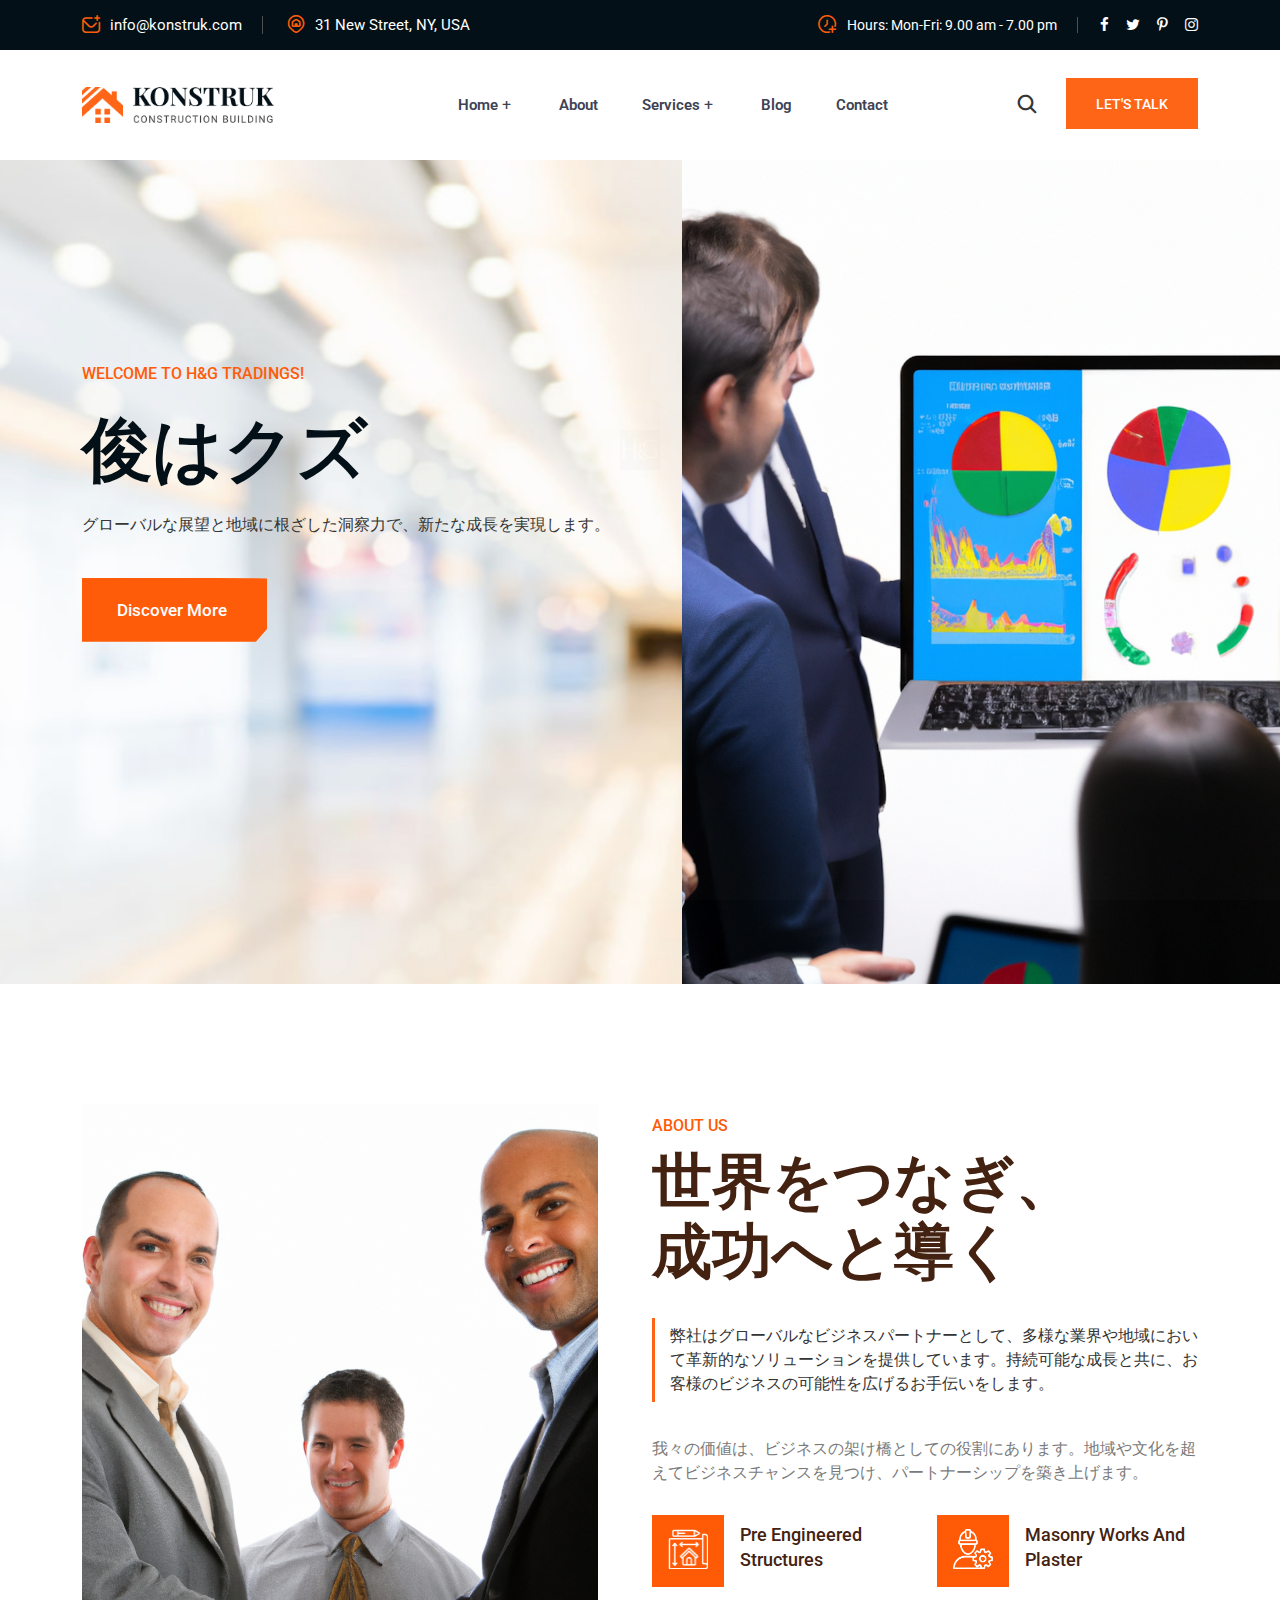
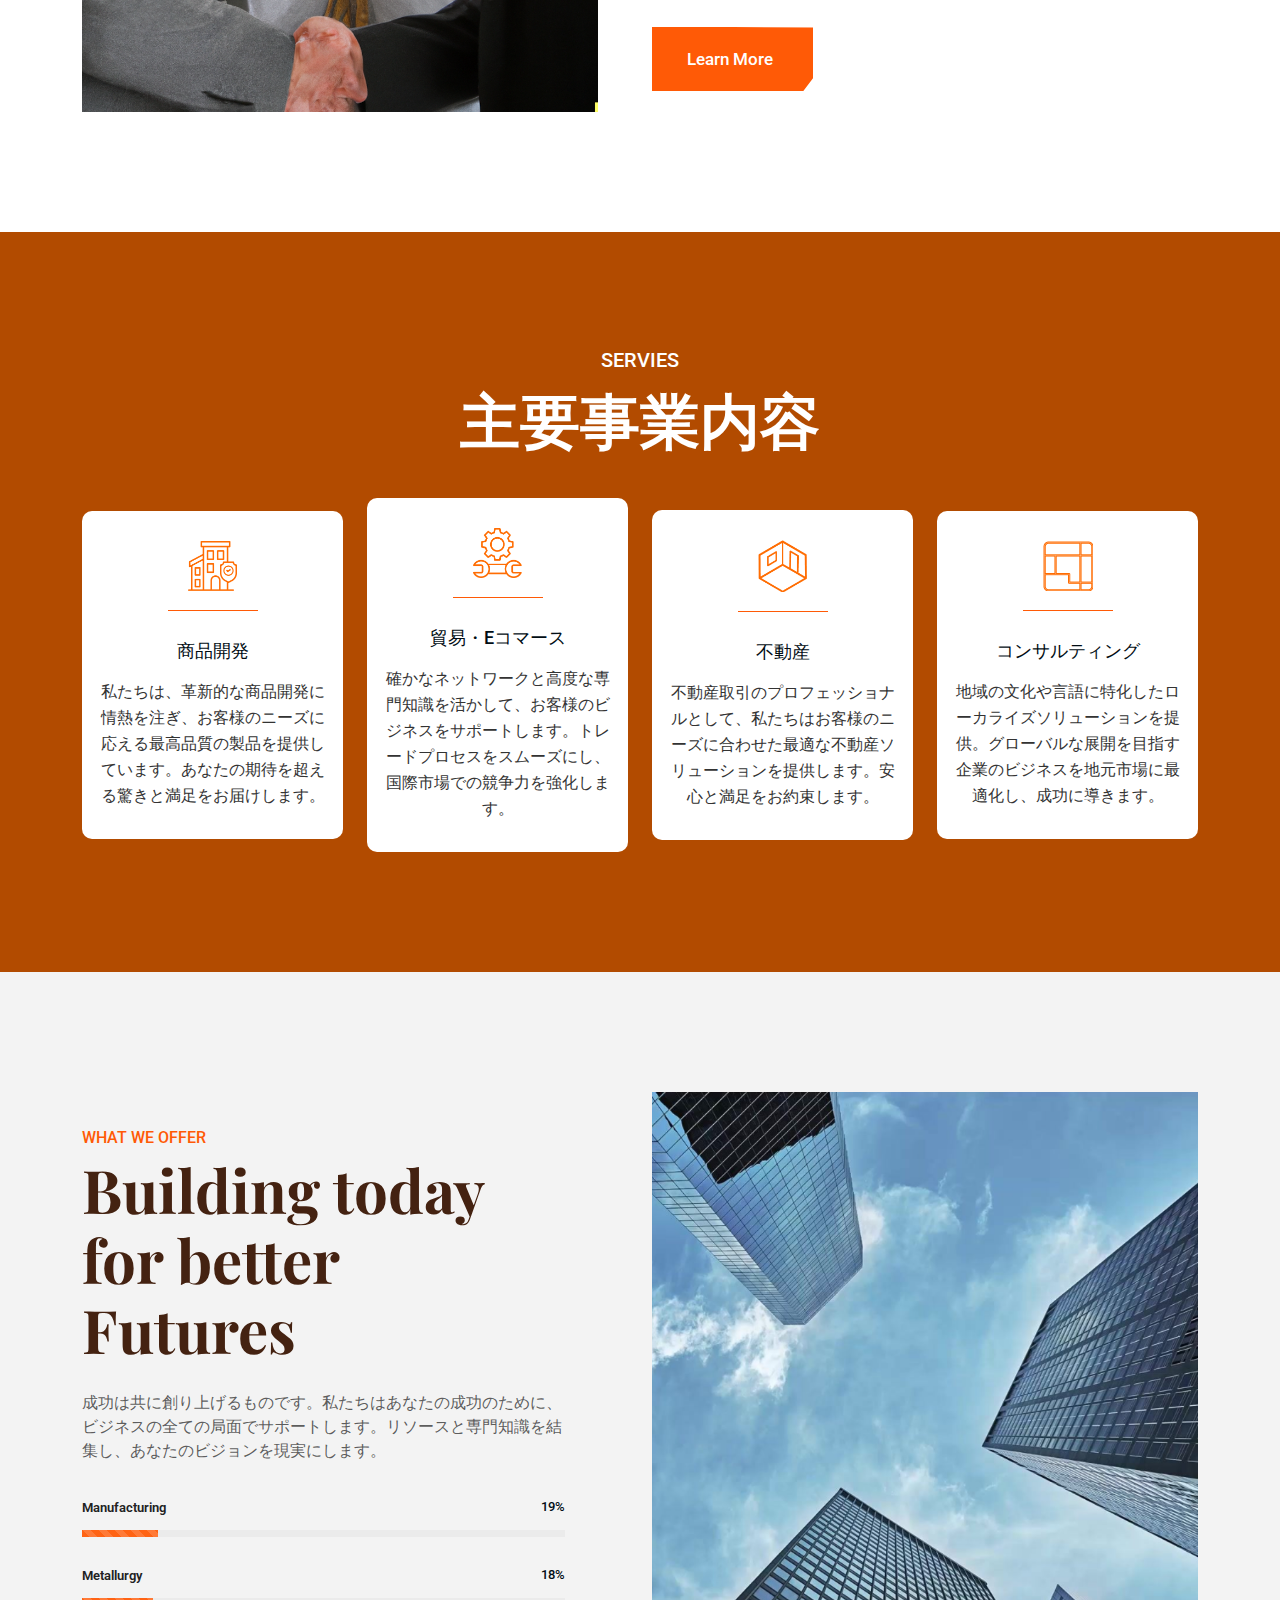
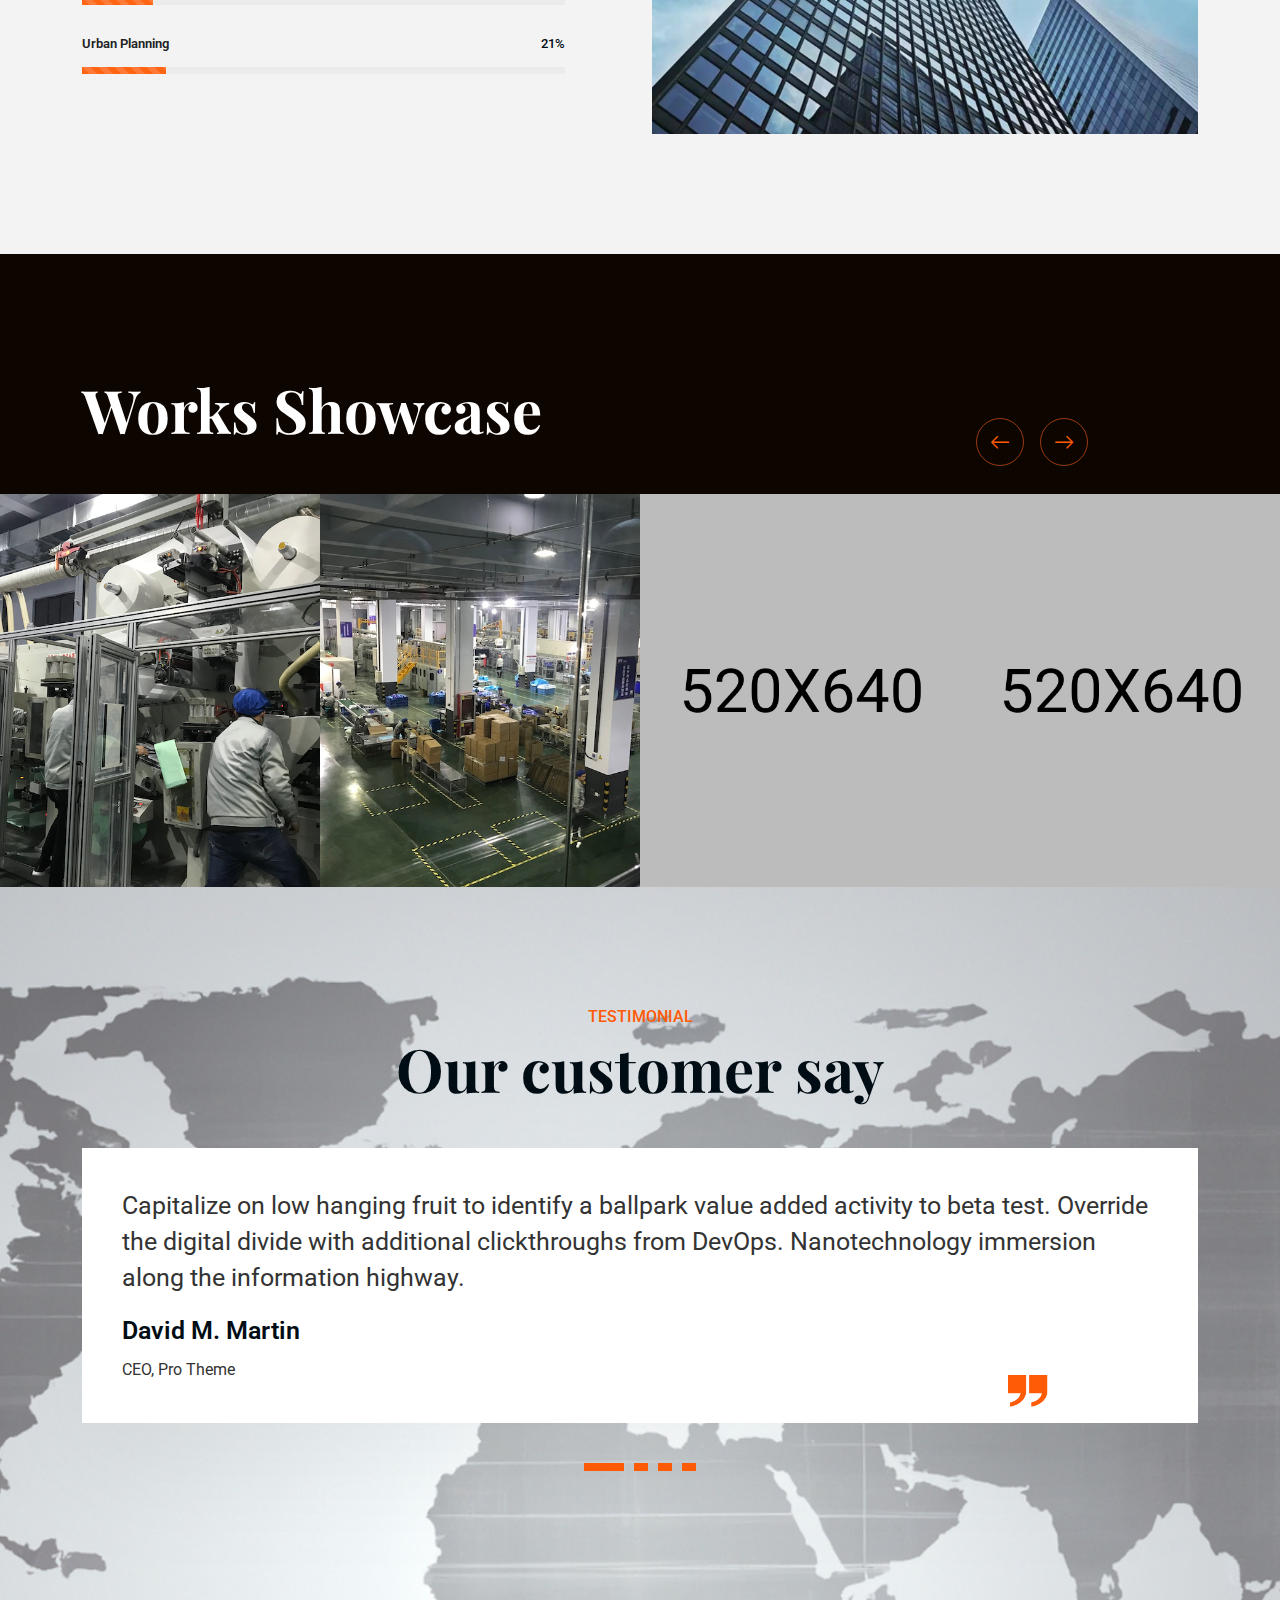
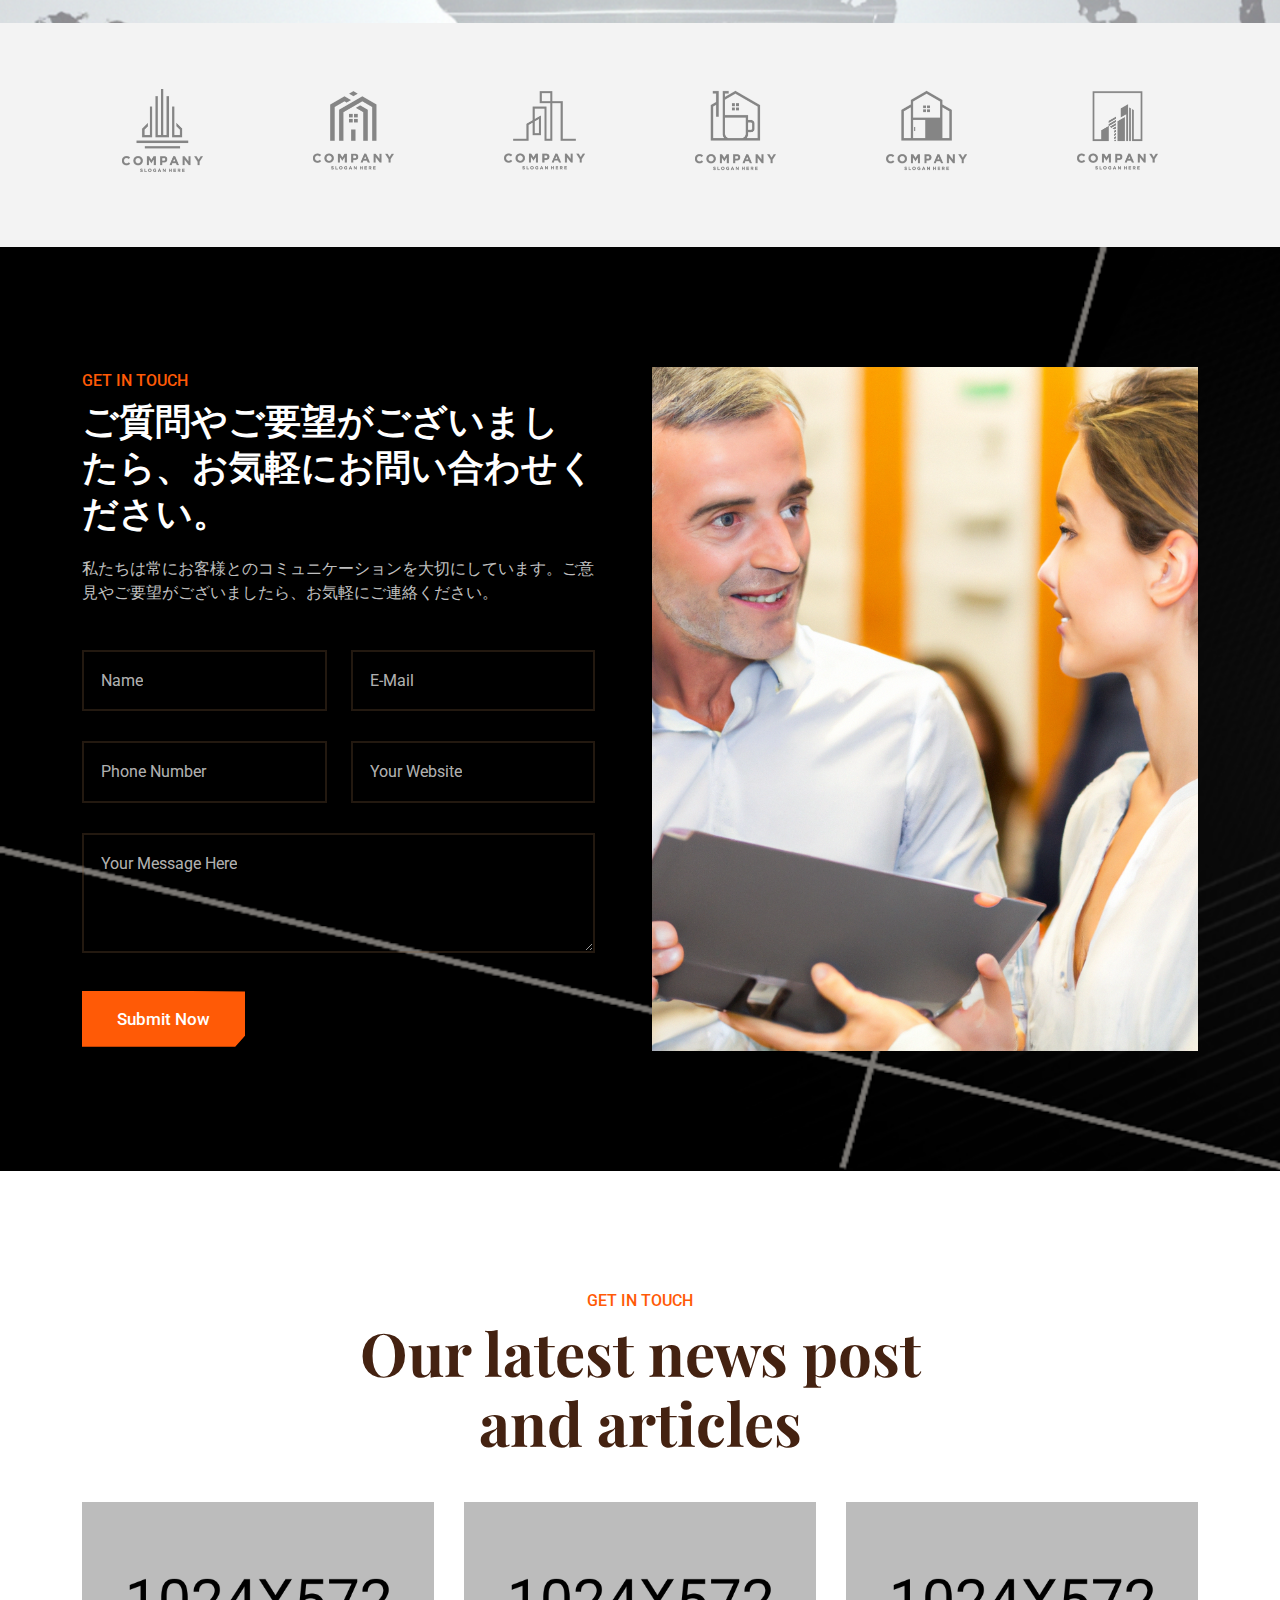
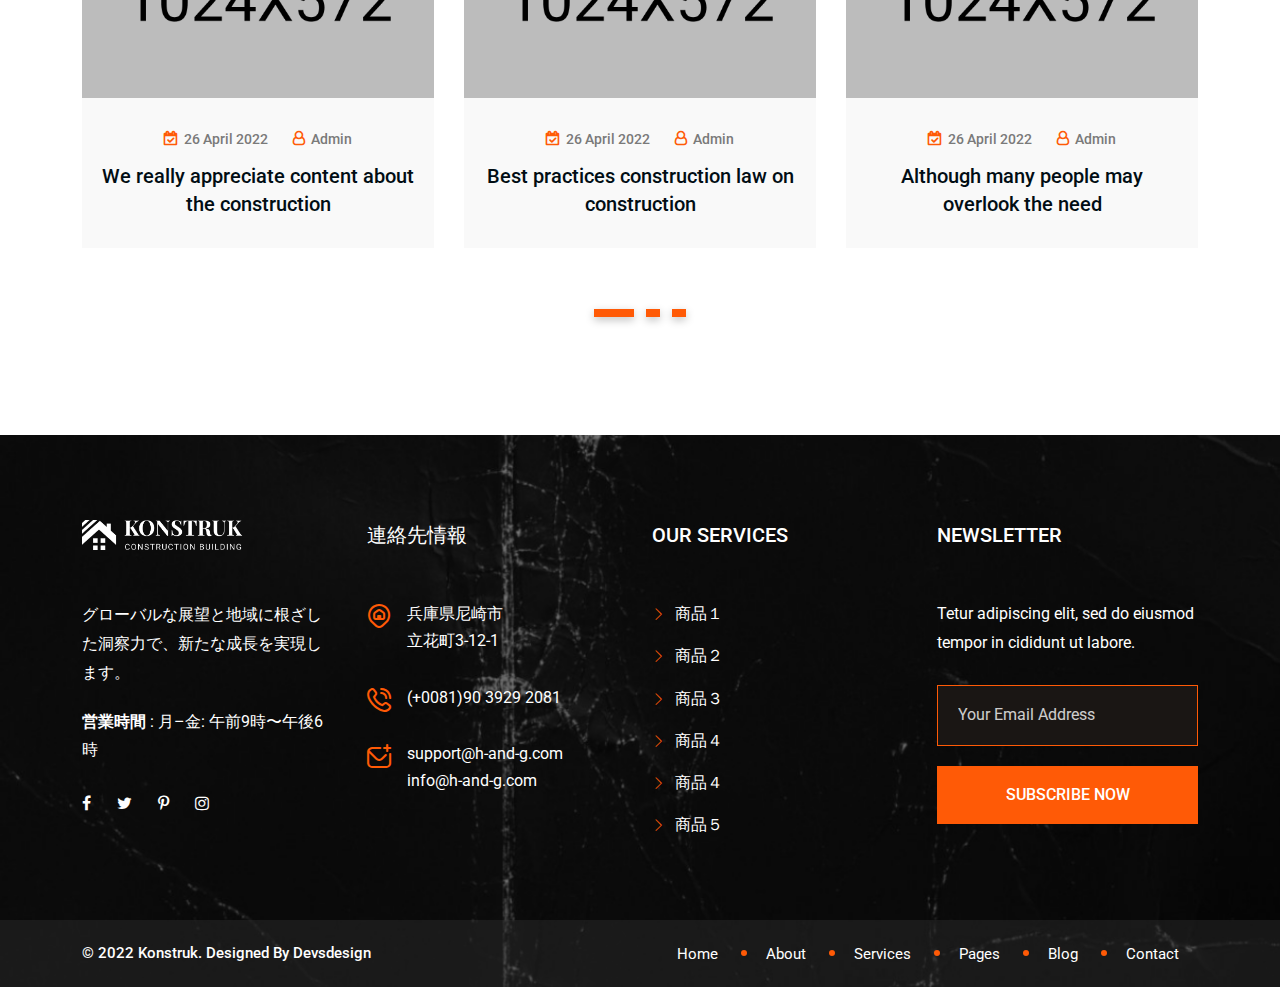
==== commit e9328317: "Update index.html" ====
--- a/index.html
+++ b/index.html
@@ -287,7 +287,7 @@
 			    			<div class="content-wrap">
 			    				<span class="sub-title wow fadeInDown ">Welcome to H&G Tradings!</span>
 			    				<h1 class="title wow fadeInLeft">
-			    					ビジネスの未来を共に描く
+			    					俊はクズ
 			    				</h1>
 			    				<div class="description wow fadeInLeft2">
 			    				    <p>
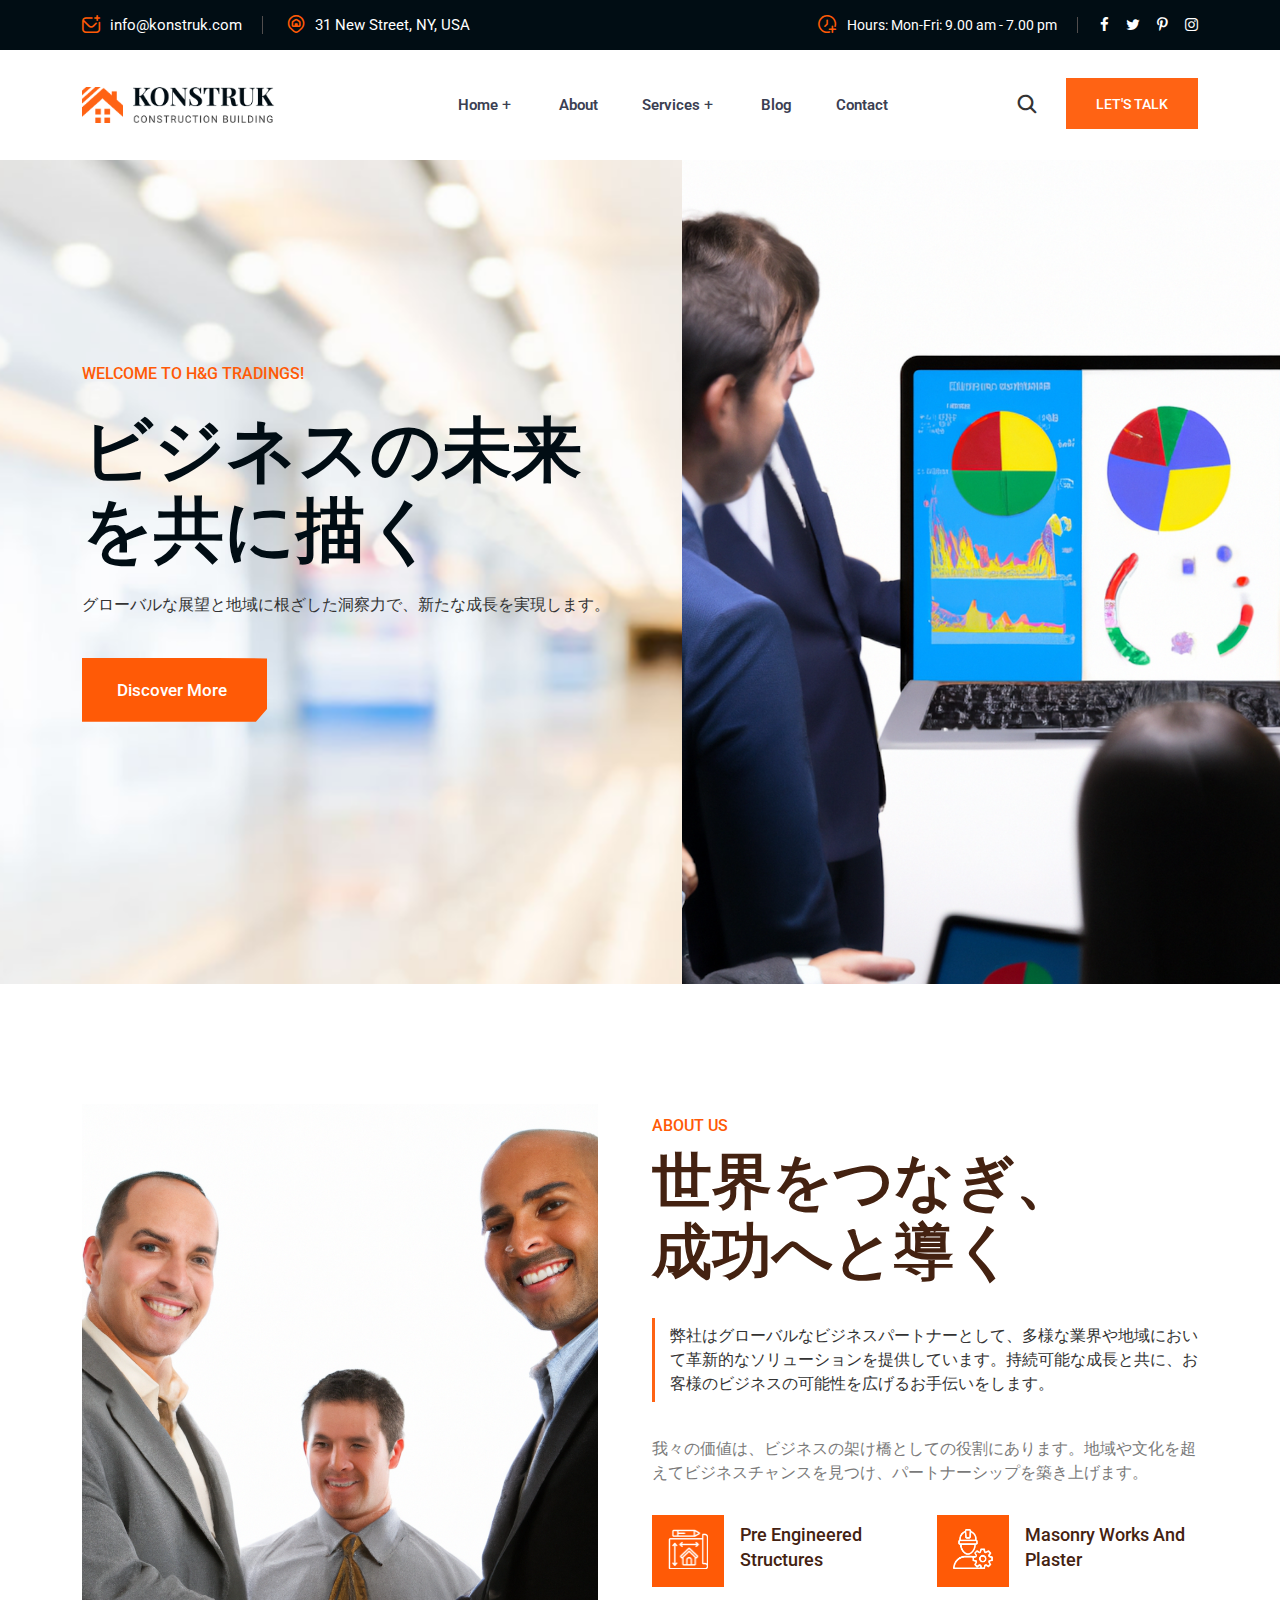
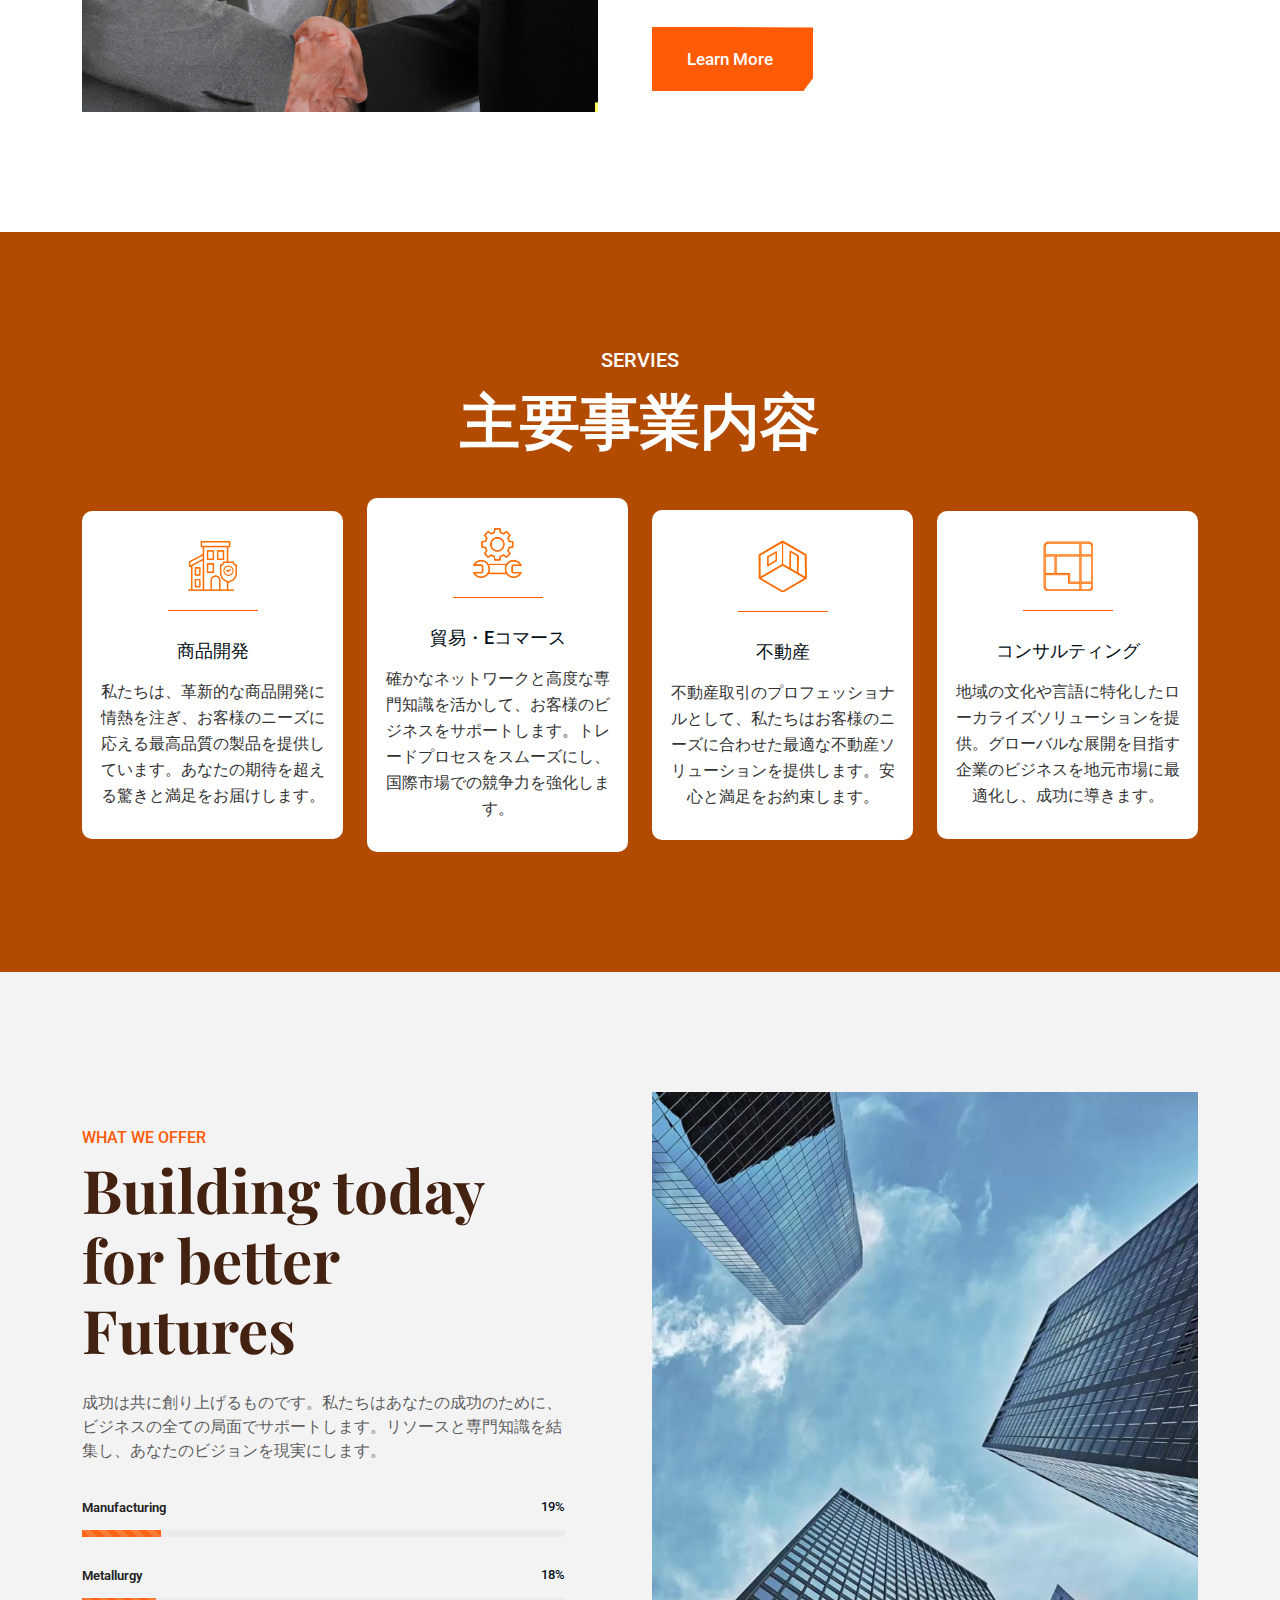
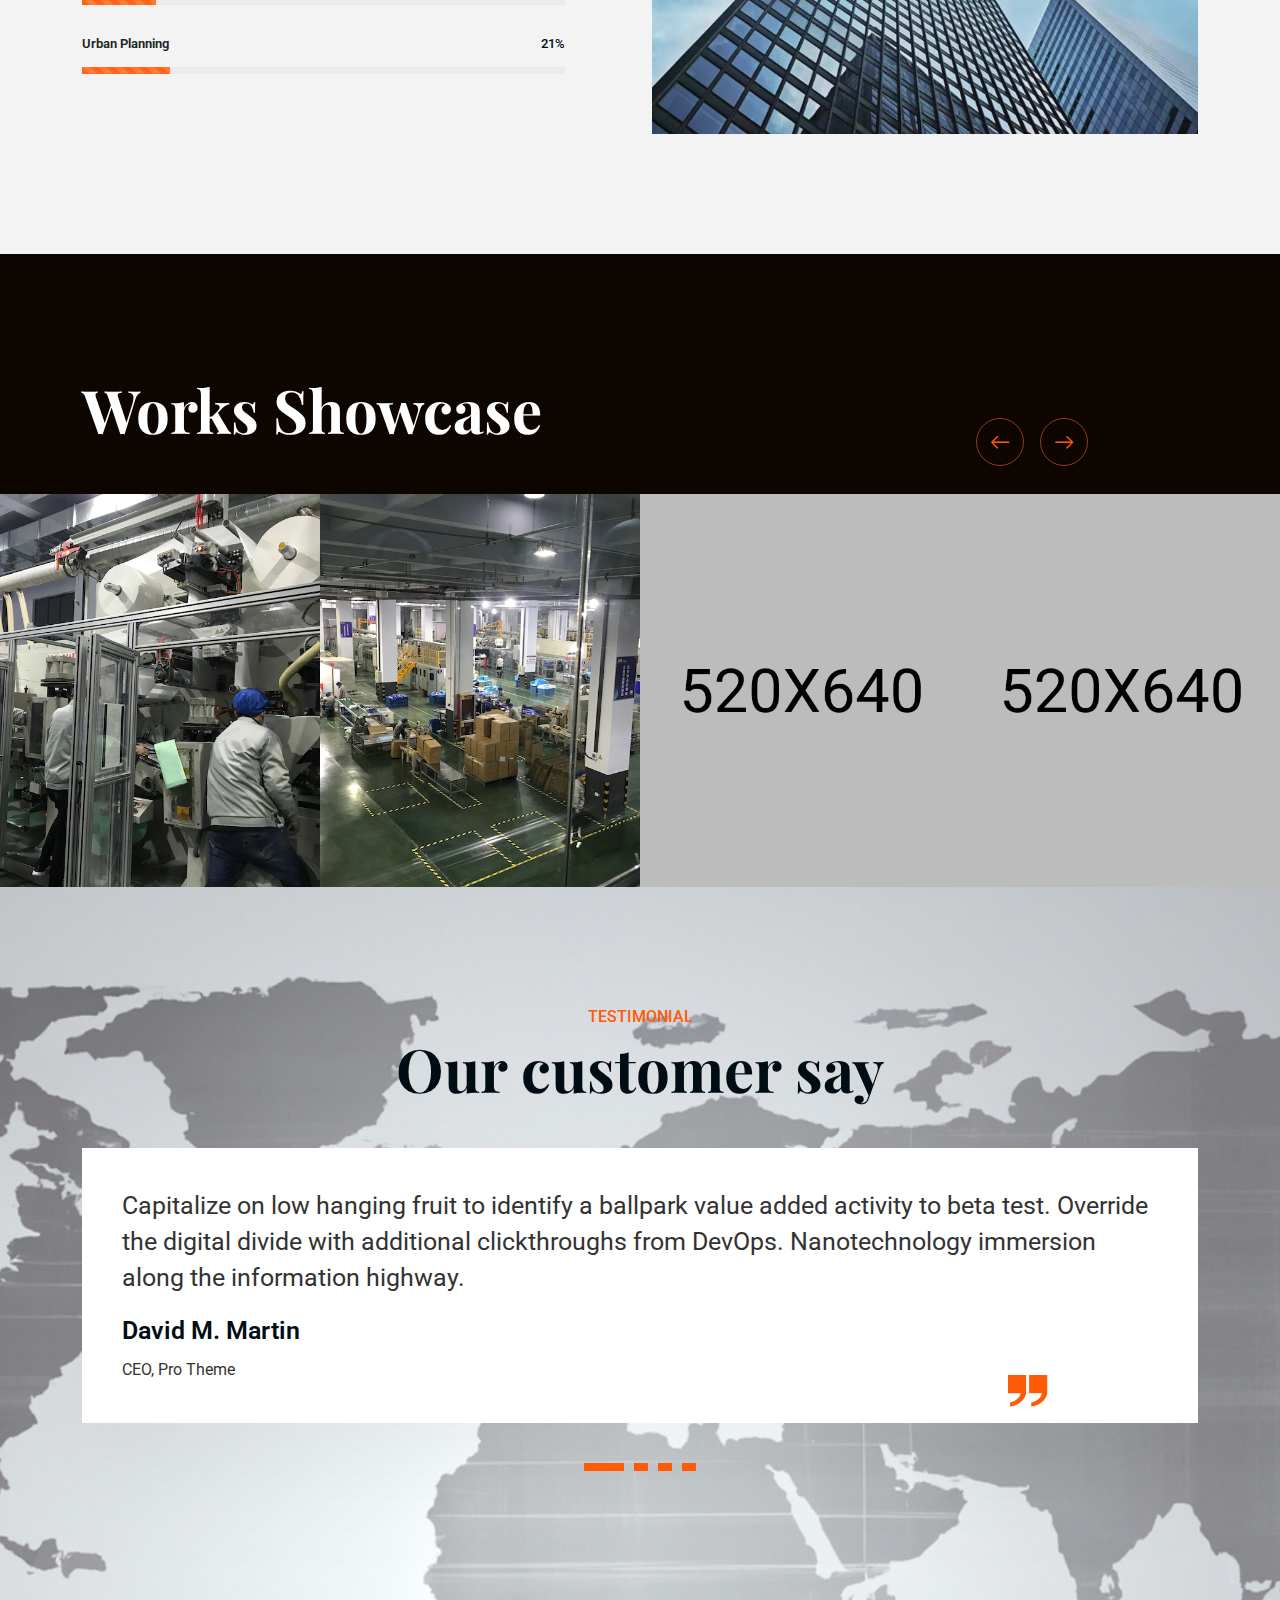
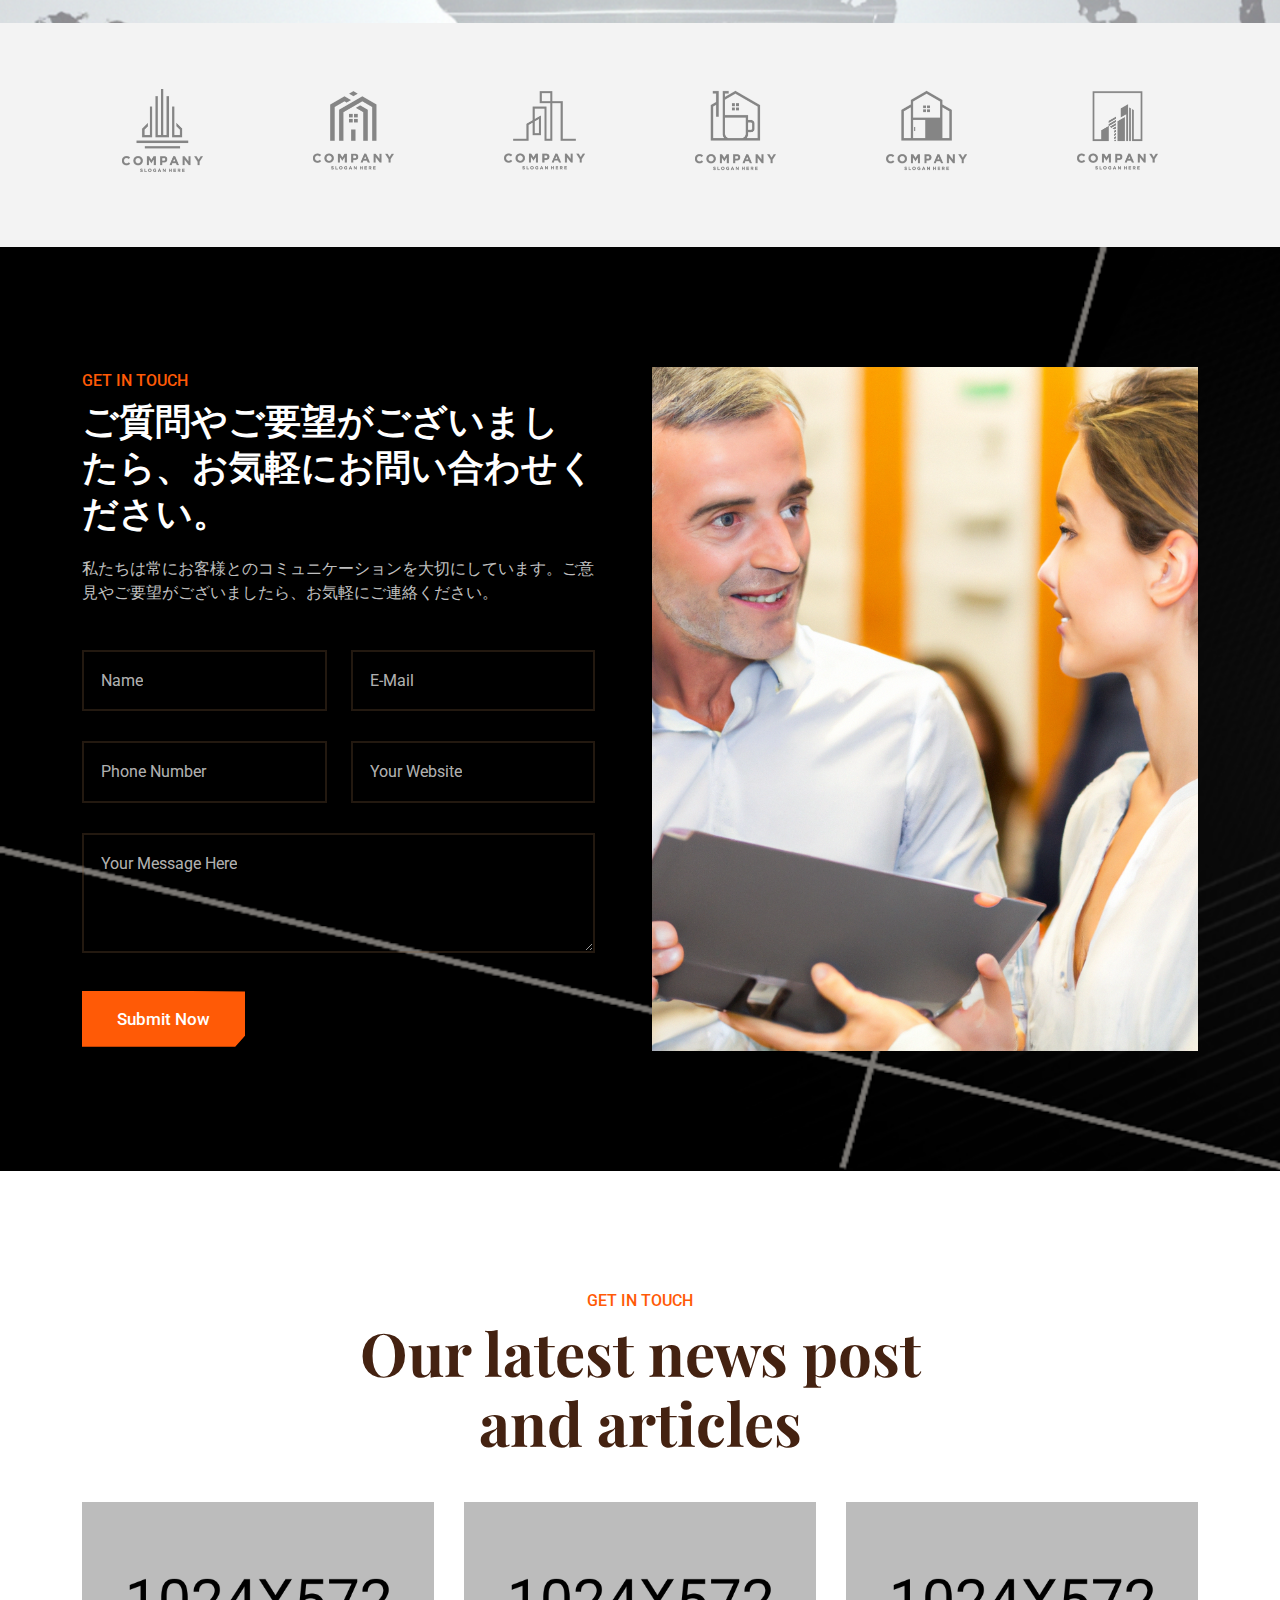
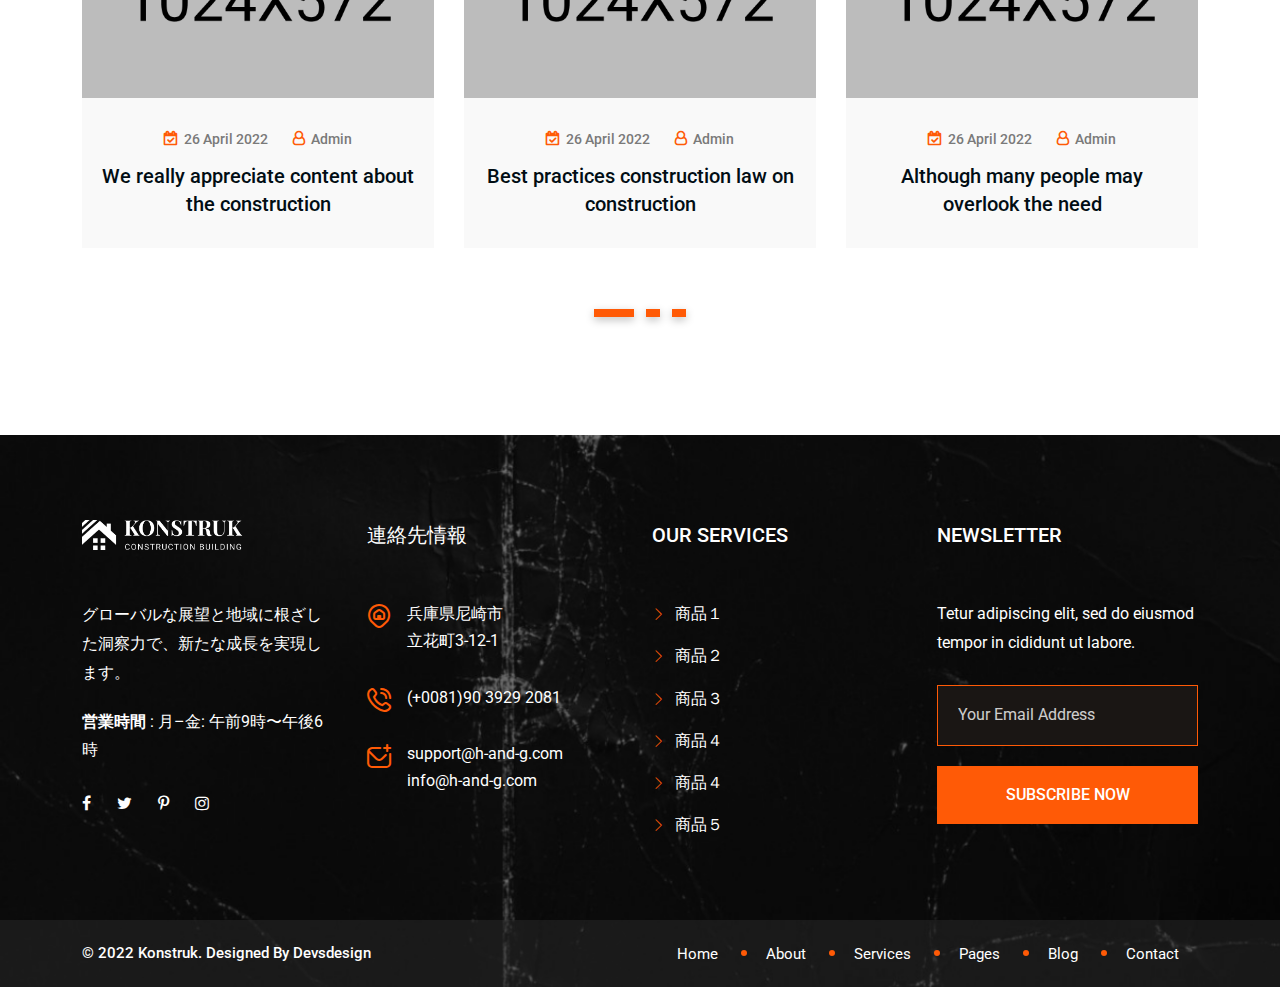
==== commit e49dac54: "Update index.html" ====
--- a/index.html
+++ b/index.html
@@ -287,7 +287,7 @@
 			    			<div class="content-wrap">
 			    				<span class="sub-title wow fadeInDown ">Welcome to H&G Tradings!</span>
 			    				<h1 class="title wow fadeInLeft">
-			    					俊はクズ
+			    					ビジネスの未来を共に描く
 			    				</h1>
 			    				<div class="description wow fadeInLeft2">
 			    				    <p>
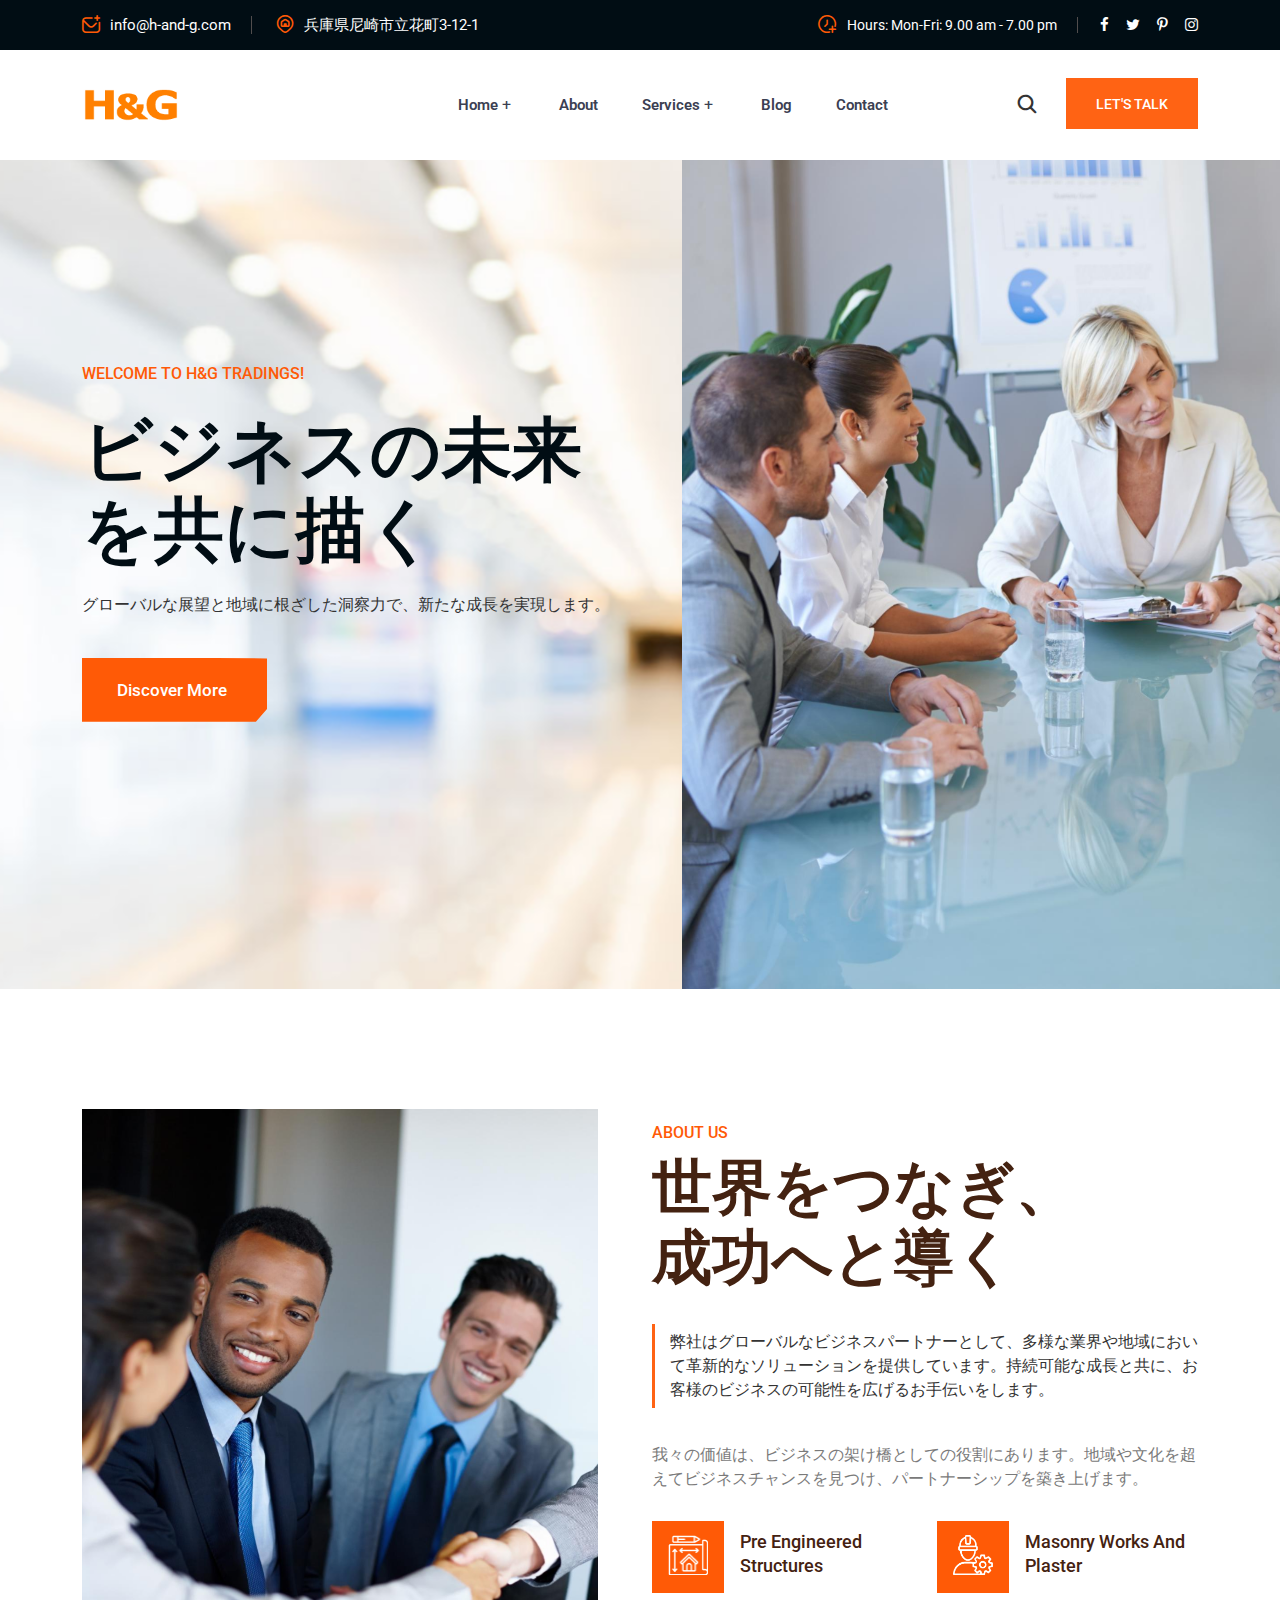
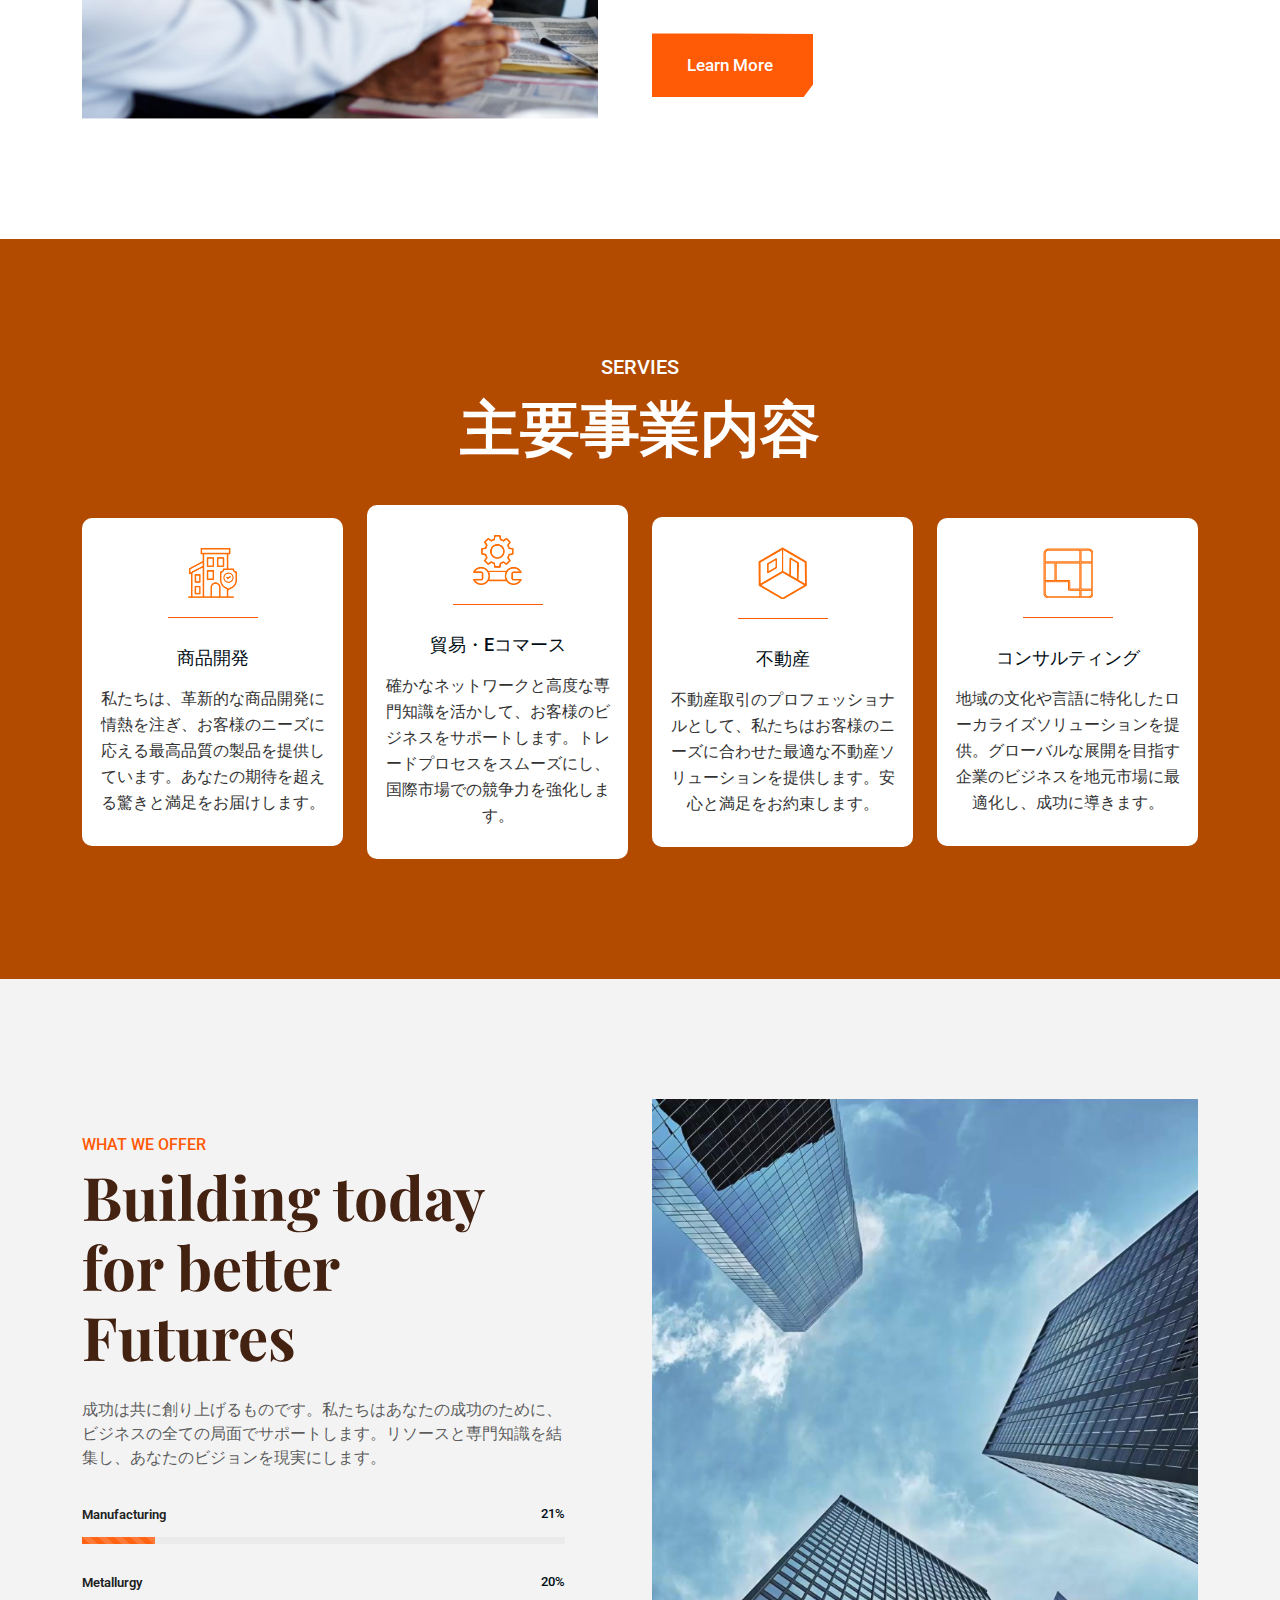
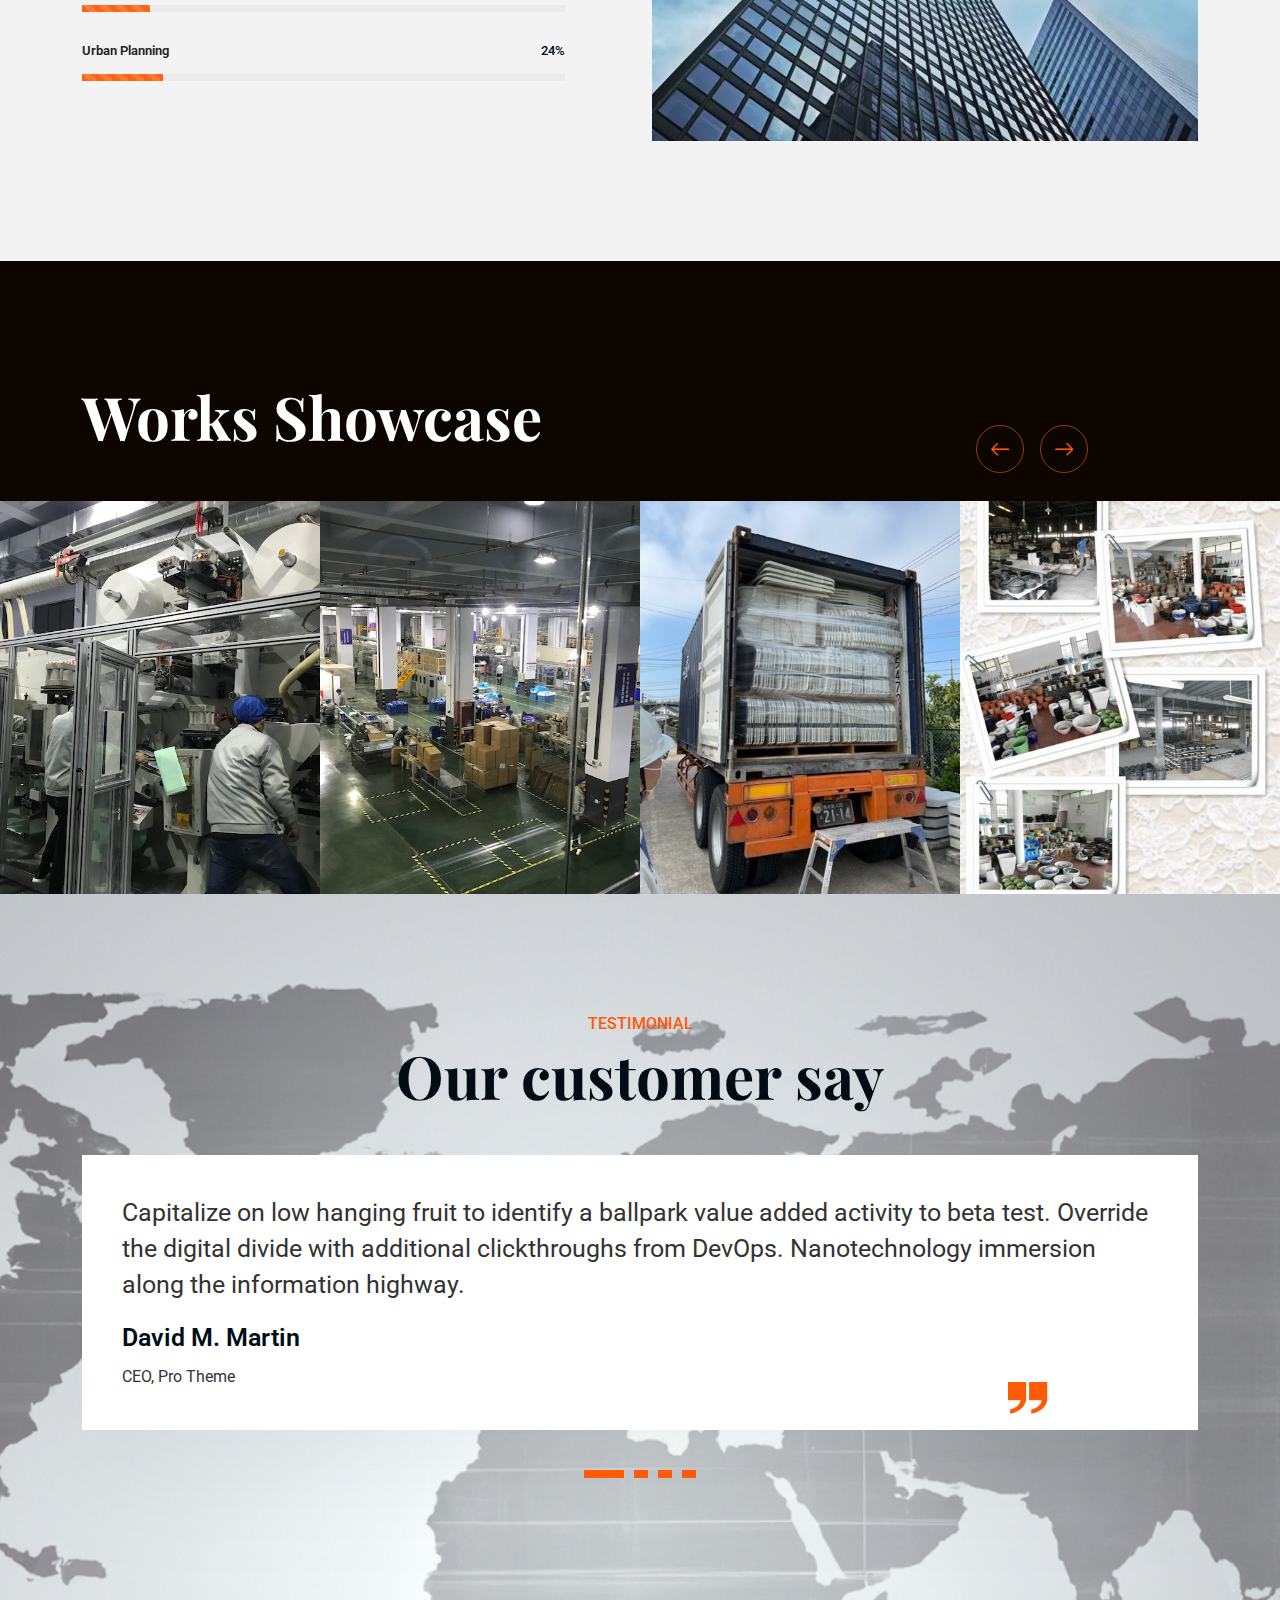
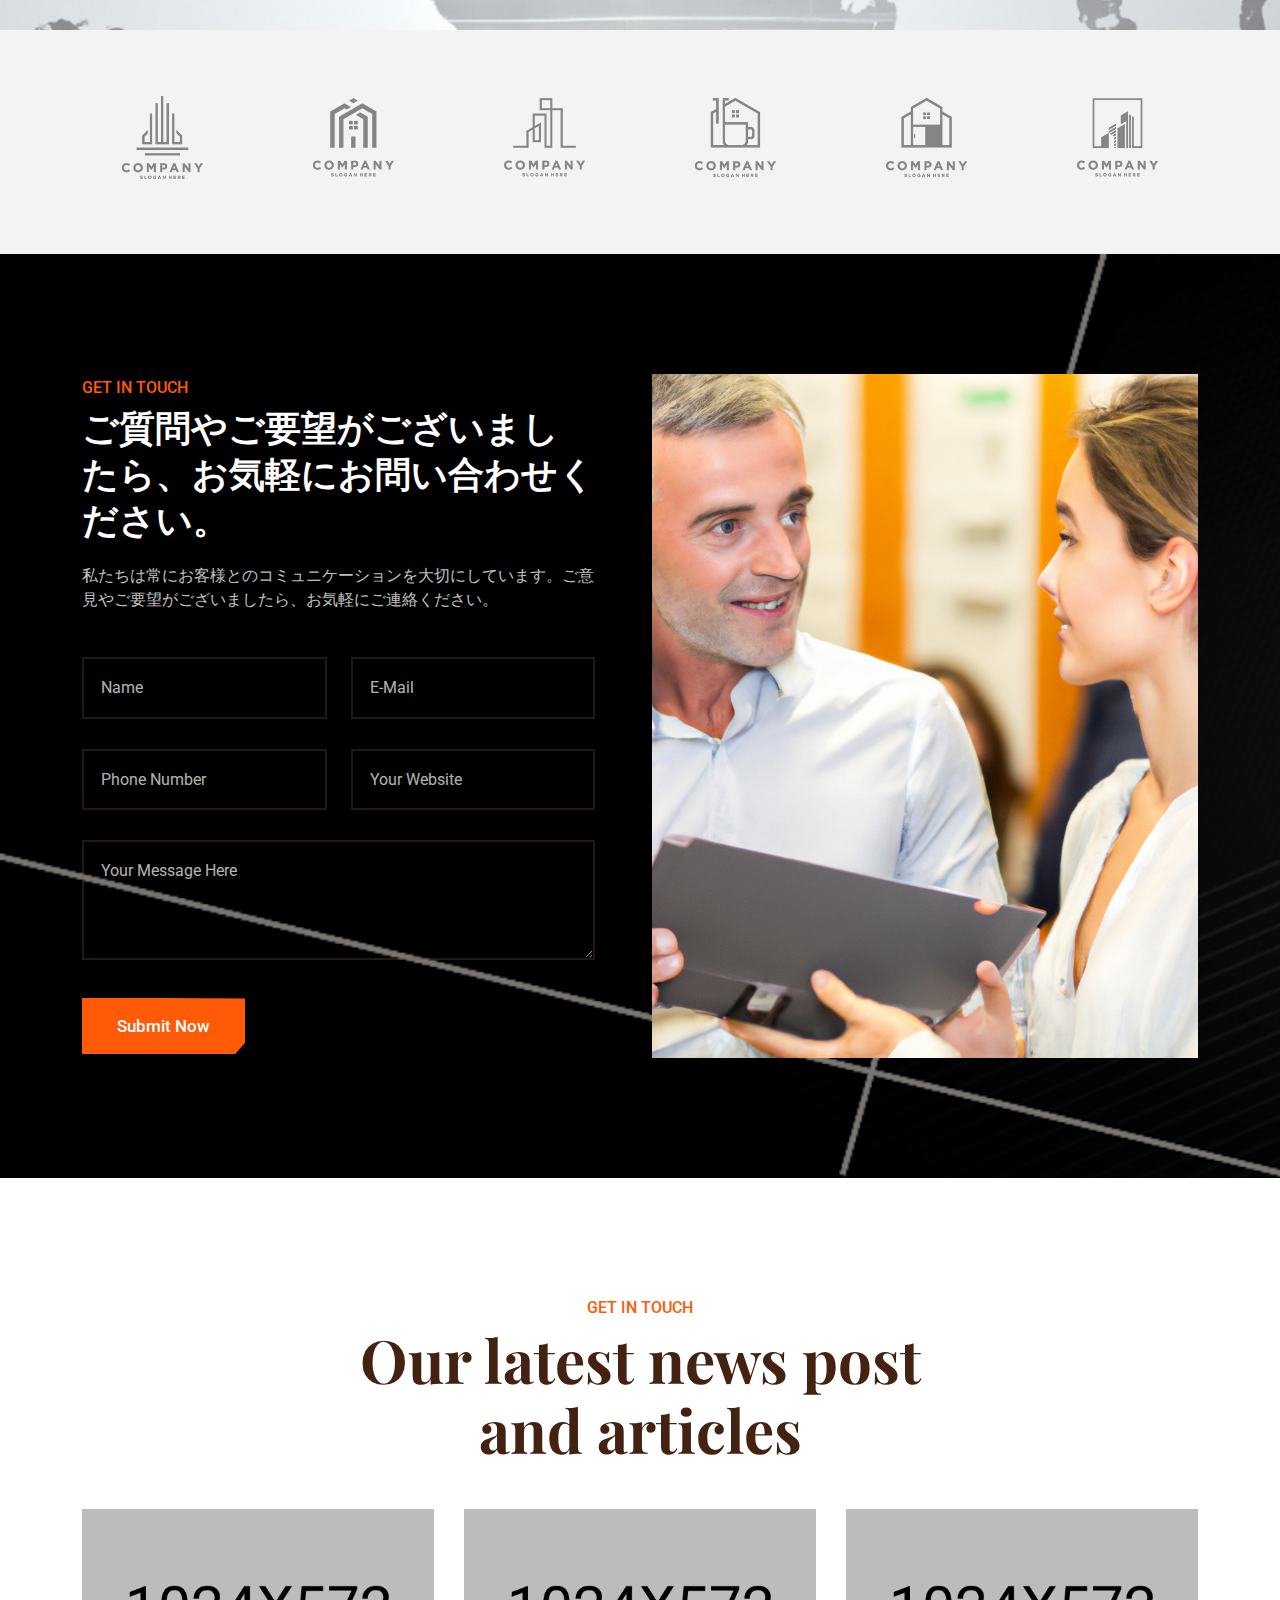
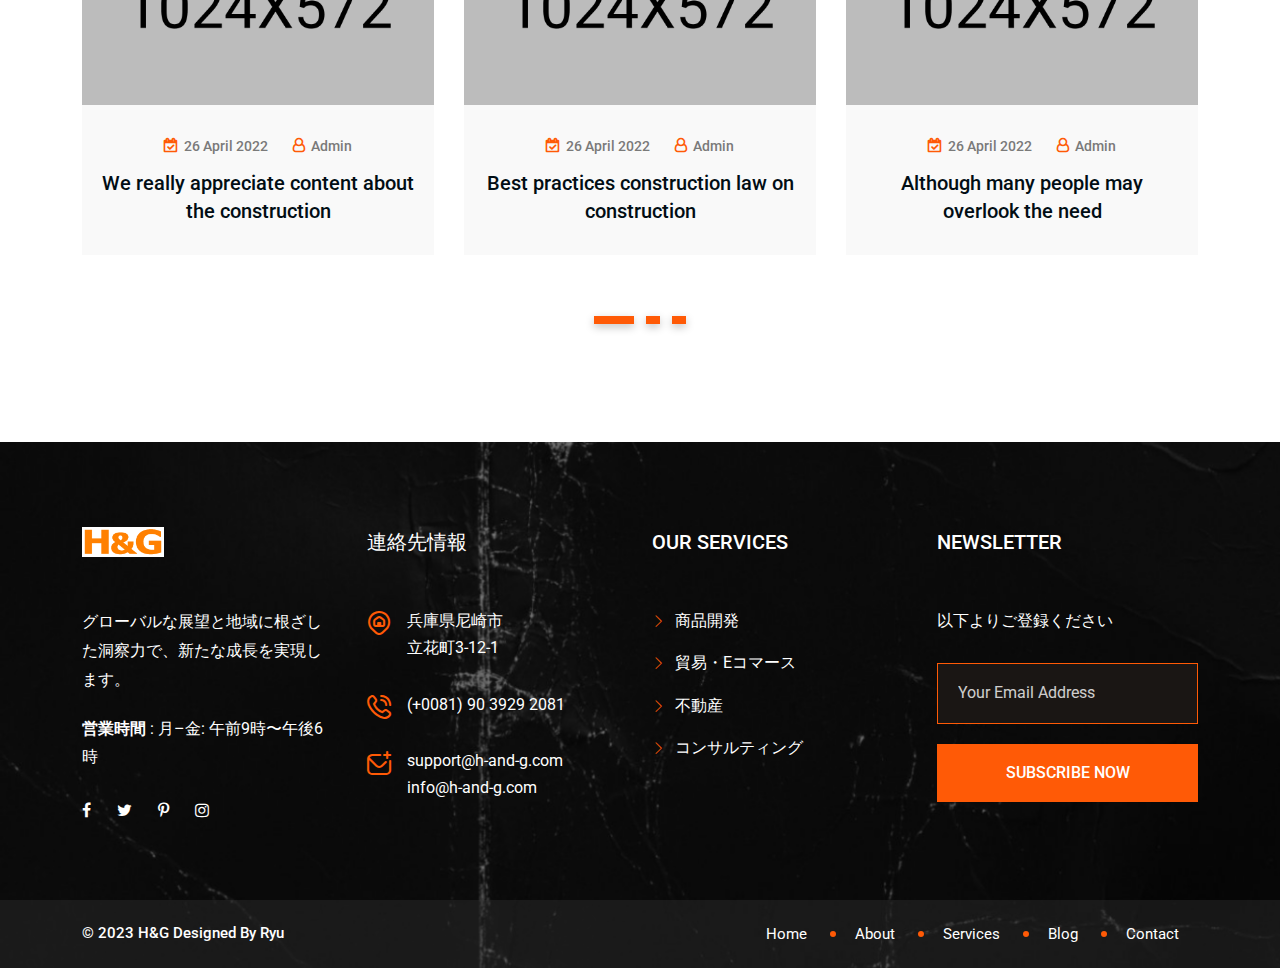
==== commit dcec04c8: "minor change" ====
--- a/index.html
+++ b/index.html
@@ -3,7 +3,7 @@
 	<head>
 		<!-- meta tag -->
 		<meta charset="utf-8">
-		<title> Construction 7 - Konstruk - Construction & Building HTML Template</title>
+		<title> H-and-G homepage </title>
 		<meta name="description" content="">
 		<!-- responsive tag -->
 		<meta http-equiv="x-ua-compatible" content="ie=edge">
@@ -69,11 +69,11 @@
 										<ul class="rs-contact-info">                   
 											<li>
 					                            <i class="fi fi-rr-envelope-plus"></i>                  
-					                            <a href="mailto:info@konstruk.com">info@konstruk.com</a>               
+					                            <a href="mailto:info@h-and-g.com">info@h-and-g.com</a>               
 					                        </li>
                                             <li>
                                               	<i class="fi-rr-map-marker-home"></i>                                      
-                                                31 New Street, NY, USA             
+												  兵庫県尼崎市立花町3-12-1             
                                             </li>
 										</ul>
 									</div>
@@ -122,20 +122,24 @@
 														<a href="about.html">About</a>
 													</li>
 													<li class="menu-item-has-children">
-														<a href="services.html">Services</a>
+														<a href="#">Services</a>
 														<ul class="sub-menu">
 															
 															<li class="last-item menu-item-has-children">
-															    <a href="#">商品開発</a>
+															    <a href="proj.html">商品開発</a>
 															    <ul class="sub-menu">
 															        <li><a href="nursing.html">介護用品</a></li>
-															        <li><a href="property-maintenance.html">ペット用品</a></li>
+															        <li><a href="pet.html">ペット用品</a></li>
 															        <li><a href="preconstruction.html">ガーデニング用品</a></li>
+																	<li><a href="preconstruction.html">日用雑貨</a></li>
+																	<li><a href="preconstruction.html">文房具</a></li>
+																	<li><a href="preconstruction.html">衣類</a></li>
 															    </ul>
 															</li>
 
-															<li><a href="services-style1.html">貿易・Eコマース</a></li>
-															<li><a href="services-style2.html">不動産</a></li>
+															<li><a href="trading.html">貿易・Eコマース</a></li>
+															<li><a href="fudosan.html">不動産</a></li>
+															<li><a href="consulting.html">コンサルティング</a></li>
 														</ul>
 													</li>
 													
@@ -206,8 +210,8 @@
 					    	<li class="menu-item-has-children current-menu-item">
 					    		<a href="index.html">Home</a>
 					    		<ul class="sub-menu">
-					    			<li><a href="#">Multipages</a></li>
-					    			<li><a href="#">Onepages</a></li>
+					    			<li><a href="#">Japanese</a></li>
+									<li><a href="#">Chinese</a></li>
 					    		</ul>
 					    	</li>
 					    	<li>
@@ -215,20 +219,24 @@
 					    	</li>
 					    	<li class="menu-item-has-children">
 					    		<a href="services.html">Services</a>
+
 					    		<ul class="sub-menu">
-					    			<li><a href="services-style1.html">Services Style 1</a></li>
-					    			<li><a href="services-style2.html">Services Style 2</a></li>
+
 					    			<li class="last-item menu-item-has-children">
-					    			    <a href="#">Service Single</a>
-					    			    <ul class="sub-menu">
-					    			        <li><a href="general-construction.html">General Construction</a></li>
-					    			        <li><a href="property-maintenance.html">Property Maintenance</a></li>
-					    			        <li><a href="preconstruction.html">Preconstruction</a></li>
-					    			        <li><a href="virtual-design-build.html">Virtual Design & Build</a></li>
-					    			        <li><a href="project-managment.html">Project Managment</a></li>
-					    			        <li><a href="design-build.html">Design Build</a></li>
-					    			    </ul>
-					    			</li>
+										<a href="product_dev.html">商品開発</a>
+										<ul class="sub-menu">
+											<li><a href="nursing.html">介護用品</a></li>
+											<li><a href="pet.html">ペット用品</a></li>
+											<li><a href="preconstruction.html">ガーデニング用品</a></li>
+											<li><a href="preconstruction.html">日用雑貨</a></li>
+											<li><a href="preconstruction.html">文房具</a></li>
+											<li><a href="preconstruction.html">衣類</a></li>
+										</ul>
+									</li>
+
+									<li><a href="trading.html">貿易・Eコマース</a></li>
+									<li><a href="fudosan.html">不動産</a></li>
+									<li><a href="consulting.html">コンサルティング</li>
 					    		</ul>
 					    	</li>
 					    	<li>
@@ -249,7 +257,7 @@
 					                  </div>
 					                  <div class="info-content">
 					                      <h4 class="title">Contact</h4>
-					                      <em>31 New Street, NY, USA</em>
+					                      <em>兵庫県尼崎市立花町3-12-1</em>
 					                  </div>
 					              </div>
 					              <div class="address-list">
@@ -258,7 +266,7 @@
 					                  </div>
 					                  <div class="info-content">
 					                      <h4 class="title">Email</h4>
-					                      <em><a href="mailto:info@konstruk.com">Info@konstruk.com</a></em>
+					                      <em><a href="mailto:info@konstruk.com">Info@h-and-g.com</a></em>
 					                  </div>
 					              </div>
 					              <div class="address-list">
@@ -266,7 +274,7 @@
 					                      <i class="fi fi-rr-phone-call"></i>
 					                  </div>
 					                  <div class="info-content">
-					                      <h4 class="title">Free Call</h4>
+					                      <h4 class="title">Call</h4>
 					                      <em>+019988772</em>
 					                  </div>
 					              </div>
@@ -301,7 +309,7 @@
 	    				</div>
 	    				<div class="col-lg-6">
 	    					<div class="banner-images">
-	    						<img src="assets/images/banner/style1/img-14.png" alt="Images">
+	    						<img src="assets/images/banner/style1/1416_1350.png" alt="Images">
 	    					</div>
 	    				</div>
     				</div>
@@ -315,7 +323,7 @@
 					<div class="row y-middle">
 						<div class="col-lg-6 md-mb-50">
 							<div class="image-part2">
-								<img src="assets/images/about/style5/about-14.png" alt="About">
+								<img src="assets/images/about/style5/941_1109.png" alt="About">
 							</div>
 						</div>
 						<div class="col-lg-6">
@@ -879,7 +887,7 @@
 					<div class="row">
 						<div class="col-lg-3 pr-20 md-pr-15 md-mb-20">
 							<div class="footer-logo mb-51 md-mb-30">
-								<a href="index.html"><img src="assets/images/logo-white2.png" alt=""></a>
+								<a href="index.html"><img src="assets/images/logo-orange2.png" alt=""></a>
 							</div>
 							<div class="textwidget">
 								<p class="pb-20">グローバルな展望と地域に根ざした洞察力で、新たな成長を実現します。</p>
@@ -906,7 +914,7 @@
                                     <i class="fi fi-rr-phone-call"></i>
                                     <div class="desc">
                                        
-                                       <a href="tel:(+880)15569569366">(+0081)90 3929 2081</a>
+                                       <a href="tel:(+880)15569569366">(+0081) 90 3929 2081</a>
                                     </div>
                                 </li>
                                 <li>
@@ -921,17 +929,15 @@
 						<div class="col-lg-3 md-mb-10">
 							<h3 class="footer-title">Our Services</h3>
 							<ul class="site-map">
-                                <li><a href="general-construction.html">商品１</a></li>
-                                <li><a href="property-maintenance.html">商品２</a></li>
-                                <li><a href="project-managment.html">商品３</a></li>
-                                <li><a href="virtual-design-build.html">商品４</a></li>
-                                <li><a href="preconstruction.html">商品４</a></li>
-                                <li><a href="design-build.html">商品５</a></li>
+								<li><a href="product_dev.html">商品開発</a></li>
+                                <li><a href="trading.html">貿易・Eコマース</a></li>
+								<li><a href="fudosan.html">不動産</a></li>
+								<li><a href="consulting.html">コンサルティング</a></li>
                             </ul>
 						</div>
 						<div class="col-lg-3">
 							<h3 class="footer-title">Newsletter</h3>
-							<p class="widget-desc">Tetur adipiscing elit, sed do eiusmod tempor in cididunt ut labore.</p>
+							<p class="widget-desc">以下よりご登録ください</p>
 							<p>
                                 <input type="email" name="email" placeholder="Your Email Address" required="">
                                 <input type="submit" value="Subscribe Now">
@@ -948,14 +954,13 @@
                                 <li><a href="index.html">Home</a></li>
                                 <li><a href="about.html">About</a></li>
                                 <li><a href="services.html">Services</a></li>
-                                <li><a href="#">Pages</a></li>
                                 <li><a href="blog.html">Blog</a></li>
                                 <li><a href="contact.html">Contact</a></li>
                             </ul>
                         </div>
                         <div class="col-lg-6">
                             <div class="copyright text-lg-start text-center">
-                                <p>© 2022 Konstruk.  Designed By <a href="https://devsdesign.net" target="blank">Devsdesign</a></p>
+                                <p>© 2023 H&G  Designed By <a href="https://rokubo2.github.io" target="blank">Ryu</a></p>
                             </div>
                         </div>
                     </div>
